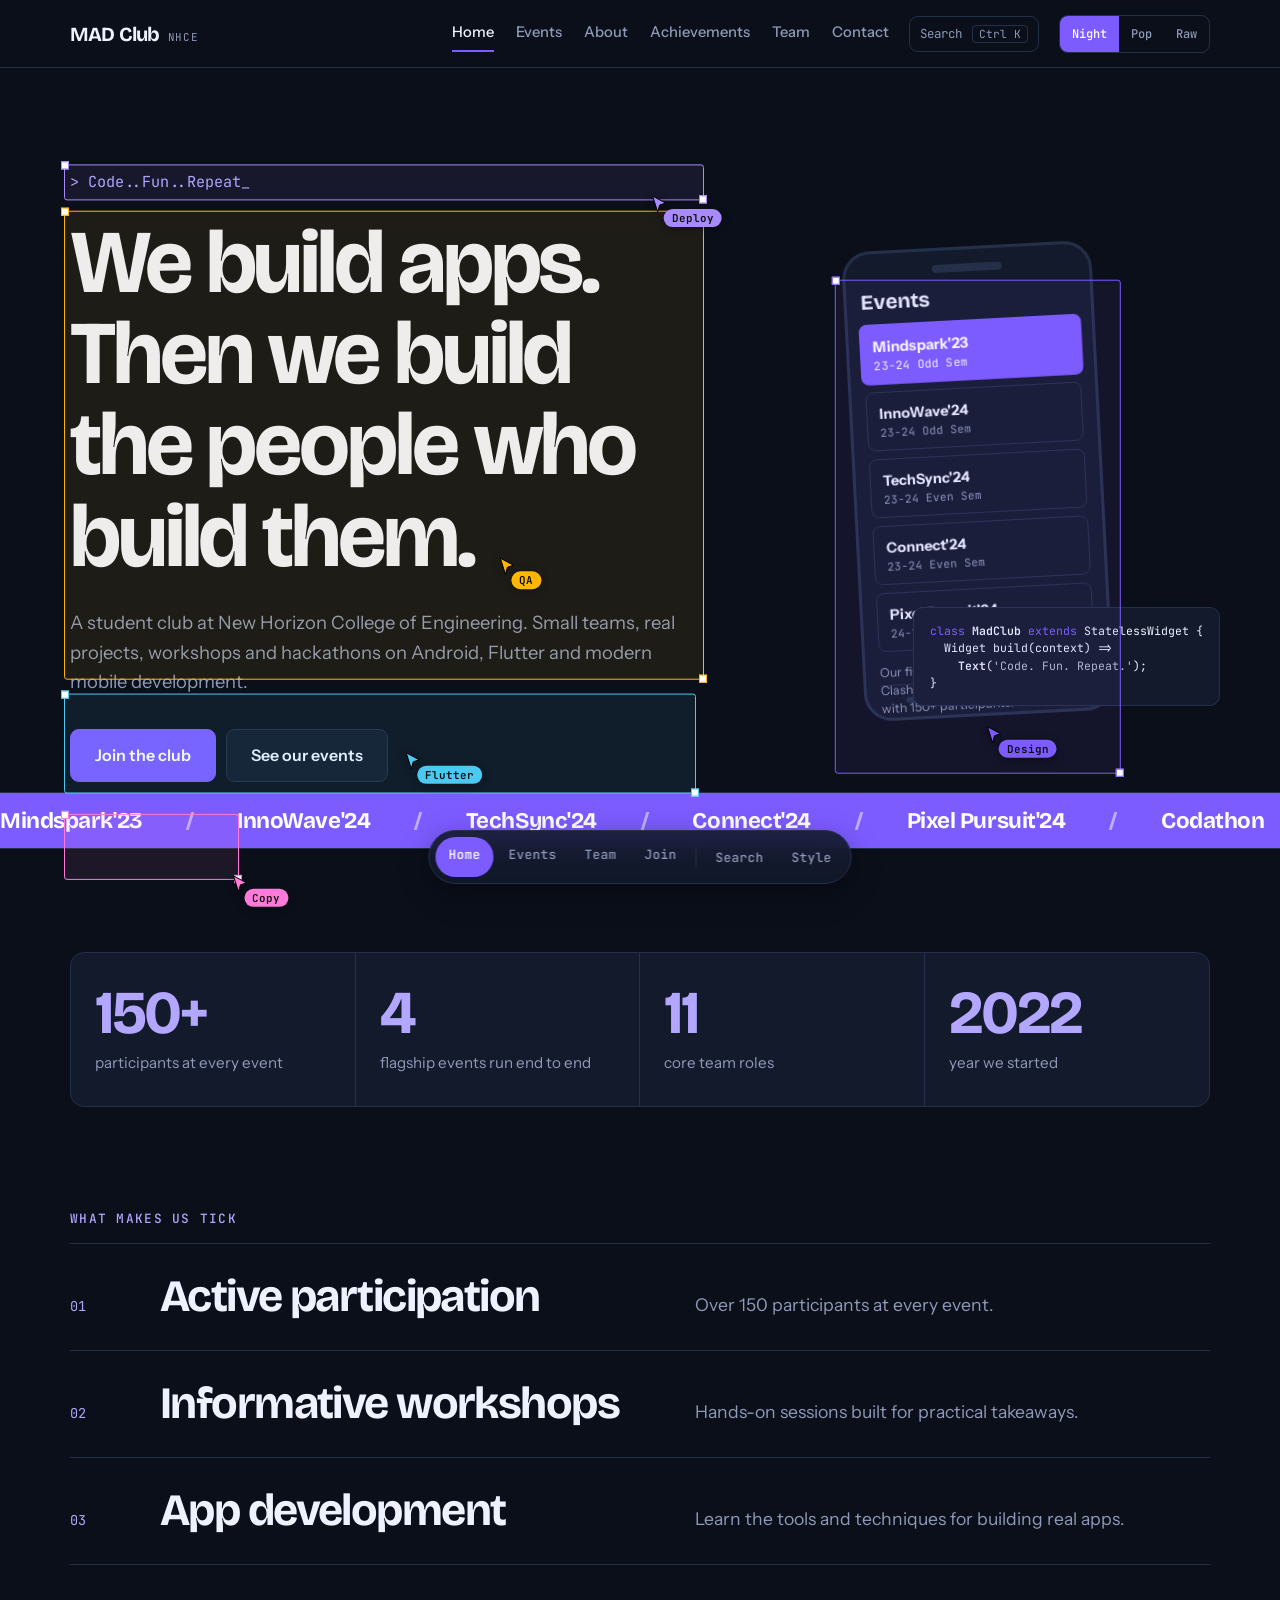
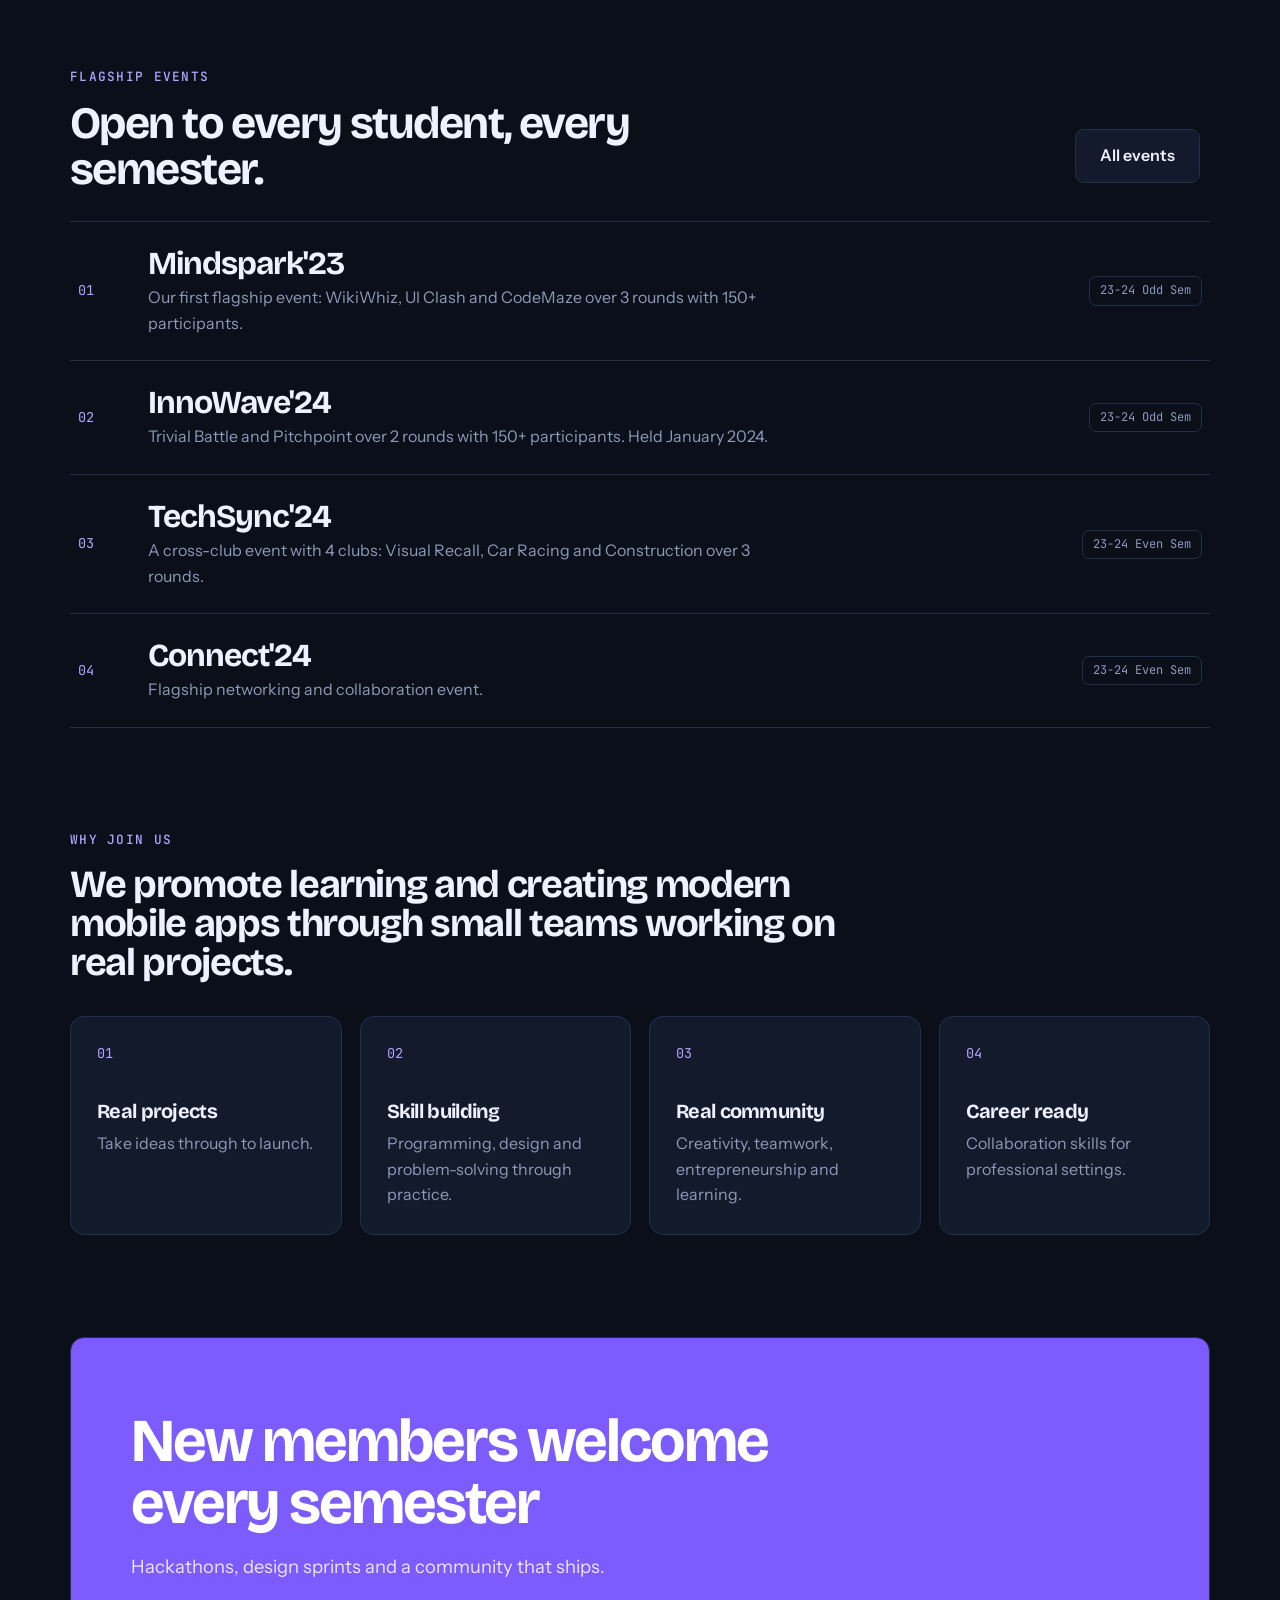
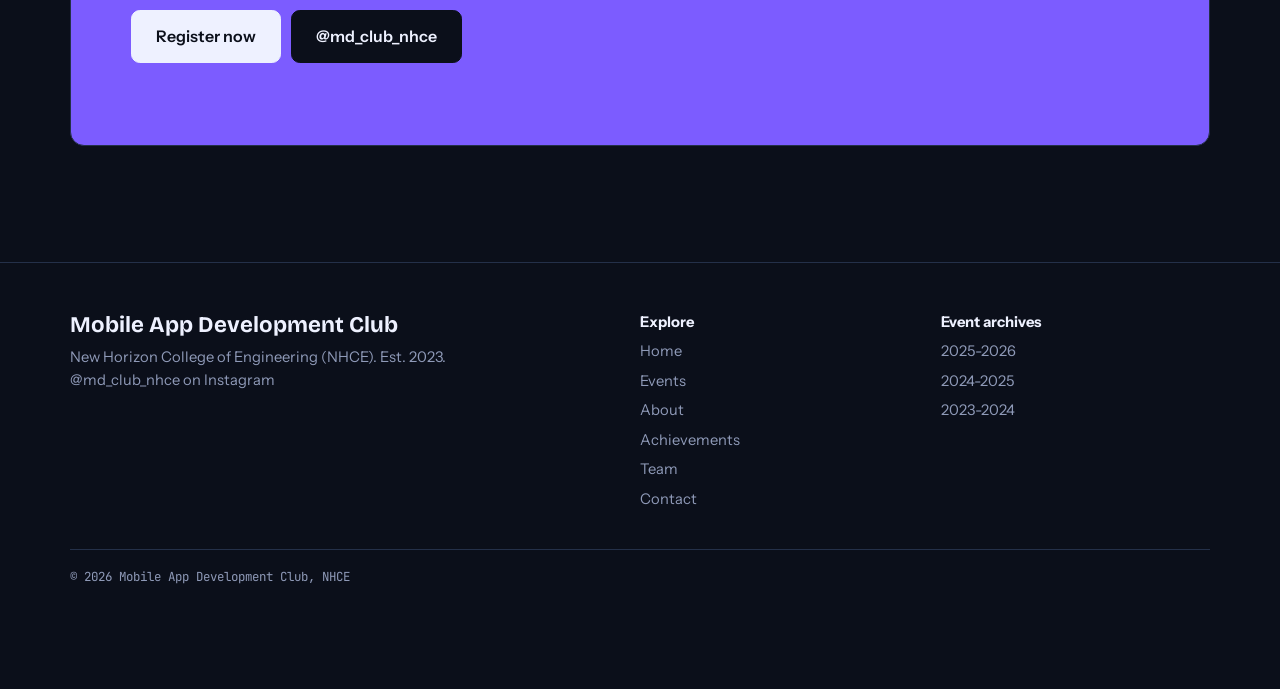
==== index.html @ 570cf9a5 "UI theme update" ====
<!doctype html>
<html lang="en"><head><meta charset="utf-8"><meta name="viewport" content="width=device-width,initial-scale=1">
<title>MAD Club | NHCE</title>
<meta name="description" content="Mobile App Development Club at New Horizon College of Engineering. Code..Fun..Repeat.">
<meta property="og:title" content="MAD Club | NHCE"><meta property="og:description" content="Mobile App Development Club at New Horizon College of Engineering. Code..Fun..Repeat."><meta property="og:type" content="website">
<link rel="icon" href="favicon.svg" type="image/svg+xml"><meta name="theme-color" content="#0b0f1a"><meta name="color-scheme" content="dark light"><meta name="twitter:card" content="summary"><link rel="manifest" href="manifest.webmanifest">
<link rel="preconnect" href="https://fonts.googleapis.com"><link rel="preconnect" href="https://fonts.gstatic.com" crossorigin>
<link href="https://fonts.googleapis.com/css2?family=Archivo+Black&family=Bricolage+Grotesque:opsz,wght@12..96,400;12..96,700;12..96,800&family=Instrument+Sans:wght@400;500;600&family=JetBrains+Mono:wght@400;500&family=Space+Mono:wght@400;700&display=swap" rel="stylesheet">
<link rel="stylesheet" href="assets/style.css">
<script>try{document.documentElement.dataset.skin=localStorage.getItem("skin")||"night"}catch(e){}</script>
</head><body data-page="home">
<main id="main"><noscript><div class="wrap page-head"><h1>MAD Club</h1><p class="lead">This site needs JavaScript to show its content.</p></div></noscript></main>
<script src="assets/site.js"></script>
</body></html>
---- assets/style.css ----
/* MAD Club: one structure, three skins (night, pop, raw) switched by html[data-skin]. */
:root,:root[data-skin=night]{
  --display:"Bricolage Grotesque",system-ui,sans-serif;--body:"Instrument Sans",system-ui,sans-serif;--mono:"JetBrains Mono",ui-monospace,Consolas,monospace;
  --bg:#0b0f1a;--surface:#131a2b;--fg:#eef1ff;--muted:#8f9ab8;--line:#243049;--accent:#7c5cff;--accent-text:#b3a6ff;--on-accent:#ffffff;
  --radius:14px;--bw:1px;--shadow:none;--hover-shadow:none;--caps:none;--h-weight:700;--h-track:-.035em;
}
:root[data-skin=pop]{
  --display:"Bricolage Grotesque",system-ui,sans-serif;--body:"Instrument Sans",system-ui,sans-serif;--mono:"JetBrains Mono",ui-monospace,Consolas,monospace;
  --bg:#e9e4ff;--surface:#ffffff;--fg:#1a1240;--muted:#54497f;--line:#1a1240;--accent:#ff4f8b;--accent-text:#c01257;--on-accent:#ffffff;
  --radius:22px;--bw:2.5px;--shadow:5px 5px 0 var(--fg);--hover-shadow:8px 8px 0 var(--fg);--caps:none;--h-weight:800;--h-track:-.035em;
}
:root[data-skin=raw]{
  --display:"Archivo Black",Impact,sans-serif;--body:"Space Mono",ui-monospace,Consolas,monospace;--mono:"Space Mono",ui-monospace,Consolas,monospace;
  --bg:#ffffff;--surface:#ffffff;--fg:#000000;--muted:#3d3d3d;--line:#000000;--accent:#e6005c;--accent-text:#e6005c;--on-accent:#ffffff;
  --radius:0px;--bw:2px;--shadow:none;--hover-shadow:none;--caps:uppercase;--h-weight:400;--h-track:-.02em;
}
*{box-sizing:border-box;margin:0}
html{scroll-behavior:smooth}
body{font-family:var(--body);background:var(--bg);color:var(--fg);line-height:1.6;-webkit-font-smoothing:antialiased;overflow-x:hidden;transition:background .3s,color .3s}
a{color:inherit;text-decoration:none}
img{max-width:100%;display:block}
.wrap{max-width:1180px;margin:0 auto;padding:0 20px}
section.wrap{padding-top:clamp(48px,8vw,104px);padding-bottom:0}
h1,h2,h3{font-family:var(--display);font-weight:var(--h-weight);letter-spacing:var(--h-track);line-height:1.02;text-transform:var(--caps)}
h1{font-size:clamp(2.4rem,7vw,5.8rem)}
h2{font-size:clamp(1.6rem,3.6vw,2.8rem)}
h3{font-size:1.25rem;line-height:1.2}
.eyebrow,.tagline,.idx,.tag,.chip{font-family:var(--mono)}
.eyebrow{color:var(--accent-text);font-size:.8rem;letter-spacing:.1em;text-transform:uppercase;margin-bottom:14px;font-weight:500}
.lead{color:var(--muted);font-size:1.15rem;max-width:620px;margin-top:18px}
.idx{color:var(--accent-text);font-size:.85rem}
.progress{position:fixed;top:0;left:0;right:0;height:3px;background:var(--accent);transform:scaleX(0);transform-origin:0 50%;z-index:100}
.skip{position:absolute;left:-999px;top:8px;background:var(--accent);color:var(--on-accent);padding:8px 14px;z-index:101}
.skip:focus{left:8px}

/* header */
header.nav{position:sticky;top:0;z-index:50;height:68px;background:var(--bg);border-bottom:var(--bw) solid var(--line)}
.nav .wrap{display:flex;align-items:center;gap:20px;height:100%}
.brand{font:var(--h-weight) 1.25rem var(--display);letter-spacing:-.04em;text-transform:var(--caps);margin-right:auto}
.brand small{font:400 .68rem var(--mono);color:var(--muted);margin-left:8px;letter-spacing:.08em}
.links{display:flex;gap:22px}
.links a{font-size:.92rem;font-weight:500;color:var(--muted);padding:6px 0;border-bottom:2px solid transparent}
.links a:hover{color:var(--fg)}
.links a[aria-current=page]{color:var(--fg);border-bottom-color:var(--accent)}
.skins{display:flex;border:var(--bw) solid var(--line);border-radius:calc(var(--radius)/1.6);overflow:hidden}
.skins button,.burger{font:500 .75rem var(--mono);background:none;color:var(--muted);border:0;padding:8px 12px;cursor:pointer;min-height:36px}
.skins button[aria-pressed=true]{background:var(--accent);color:var(--on-accent)}
.burger{display:none;border:var(--bw) solid var(--line);border-radius:calc(var(--radius)/1.6);color:var(--fg)}
@media(max-width:900px){
  .burger{display:block}
  .links{display:none;position:absolute;top:68px;left:0;right:0;flex-direction:column;gap:0;background:var(--bg);padding:8px 20px 16px;border-bottom:var(--bw) solid var(--line)}
  .links.open{display:flex}
  .links a{padding:14px 0;border-bottom:1px solid var(--line)}
}
@media(max-width:560px){.brand small{display:none}.skins button{padding:8px 9px}}

/* hero */
.hero{display:grid;grid-template-columns:1.15fr .85fr;gap:48px;align-items:center;padding-top:clamp(40px,7vw,96px);padding-bottom:clamp(40px,6vw,80px)}
.tagline{color:var(--accent-text);margin-bottom:22px;font-size:.95rem}
.hero .lead{margin-top:26px}
.hero p:last-child{margin-top:32px}
.split .w{display:inline-block}
.js .split .w{opacity:0;transform:translateY(.45em);animation:rise .7s cubic-bezier(.2,.8,.2,1) forwards;animation-delay:calc(var(--i)*55ms + 100ms)}
@keyframes rise{to{opacity:1;transform:none}}
.btn{display:inline-block;padding:13px 24px;border:var(--bw) solid var(--line);border-radius:calc(var(--radius)/1.6);font-weight:600;margin:0 10px 10px 0;background:var(--surface);color:var(--fg);cursor:pointer;font-family:var(--body);font-size:1rem;box-shadow:var(--shadow);transform:translate(var(--tx,0px),var(--ty,0px));transition:transform .2s,box-shadow .15s,border-color .15s,background .15s}
.btn:hover{transform:translate(calc(var(--tx,0px) - 2px),calc(var(--ty,0px) - 2px));box-shadow:var(--hover-shadow);border-color:var(--accent)}
.btn.primary{background:var(--accent);color:var(--on-accent);border-color:var(--accent)}
:root[data-skin=pop] .btn.primary{border-color:var(--fg)}
:root[data-skin=pop] .btn:hover{border-color:var(--fg)}
:root[data-skin=night] .btn:hover,:root[data-skin=raw] .btn:hover{transform:translate(var(--tx,0px),var(--ty,0px))}
:root[data-skin=raw] .btn:hover{background:var(--fg);color:var(--bg)}
:root[data-skin=raw] .btn.primary:hover{background:var(--fg);border-color:var(--fg)}

/* phone mockup */
.stage{position:relative;display:grid;place-items:center;min-height:460px}
.phone{width:250px;height:470px;border:calc(var(--bw)*3) solid var(--line);border-radius:calc(var(--radius)*2);background:var(--surface);padding:14px;position:relative;box-shadow:var(--shadow);transform:perspective(900px) rotateY(calc(var(--px,0)*14deg)) rotateX(calc(var(--py,0)*-10deg)) rotate(-3deg);transition:transform .2s;animation:float 6s ease-in-out infinite}
:root[data-skin=raw] .phone{border-radius:0;transform:none}
@keyframes float{50%{translate:0 -10px}}
@media(prefers-reduced-motion:reduce){.phone{animation:none}}
.notch{width:70px;height:8px;margin:0 auto 14px;background:var(--line);border-radius:8px}
.s-title{font:var(--h-weight) 1.3rem var(--display);margin-bottom:10px;text-transform:var(--caps)}
.s-list{list-style:none;padding:0;display:grid;gap:8px}
.s-list li{cursor:pointer;border:1px solid var(--line);border-radius:calc(var(--radius)/1.8);padding:10px 12px;display:grid;transition:background .3s,color .3s,transform .3s}
.s-list b{font-size:.9rem}.s-list span{font:400 .7rem var(--mono);color:var(--muted)}
.s-list li.on{background:var(--accent);color:var(--on-accent);border-color:var(--accent);transform:scale(1.03)}
.s-list li.on span{color:var(--on-accent)}
:root[data-skin=pop] .s-list li.on{border-color:var(--fg)}
.s-bar{position:absolute;left:14px;right:14px;bottom:14px;display:flex;justify-content:space-around;border-top:1px solid var(--line);padding-top:12px}
.s-bar i{width:22px;height:6px;background:var(--line);border-radius:6px}
.code{position:absolute;right:-10px;bottom:10px;font:400 .72rem/1.5 var(--mono);background:var(--fg);color:var(--bg);padding:14px 16px;border-radius:calc(var(--radius)/1.4);box-shadow:var(--shadow);white-space:pre;max-width:92%;overflow:hidden}
.code .c1{color:var(--accent)}.code .c2{font-weight:600}.code .c4{opacity:.75}
:root[data-skin=night] .code{background:var(--surface);color:var(--fg);border:1px solid var(--line)}
:root[data-skin=raw] .code{background:#000;color:#fff}
@media(max-width:900px){.hero{grid-template-columns:1fr}.stage{min-height:420px}.code{right:0}}

/* marquee */
.marquee{border-block:var(--bw) solid var(--line);overflow:hidden;background:var(--accent);color:var(--on-accent);padding:14px 0}
.track{display:flex;gap:44px;width:max-content;animation:slide 40s linear infinite;font:var(--h-weight) 1.4rem var(--display);text-transform:var(--caps);letter-spacing:-.02em}
.track span::after{content:"/";margin-left:44px;opacity:.5}
@keyframes slide{to{transform:translateX(-50%)}}
@media(prefers-reduced-motion:reduce){.track{animation:none}}

/* stats */
.stats{display:grid;grid-template-columns:repeat(auto-fit,minmax(200px,1fr));border:var(--bw) solid var(--line);border-radius:var(--radius);background:var(--surface);overflow:hidden;box-shadow:var(--shadow)}
.stat{padding:30px 24px;border-right:var(--bw) solid var(--line);transform:perspective(800px) rotateX(var(--rx,0deg)) rotateY(var(--ry,0deg));transition:transform .25s}
.stat:last-child{border-right:0}
.stat b{display:block;font:var(--h-weight) clamp(2.4rem,5vw,3.8rem)/1 var(--display);letter-spacing:-.04em;color:var(--accent-text)}
.stat span{color:var(--muted);font-size:.95rem;display:block;margin-top:8px}
@media(max-width:700px){.stat{border-right:0;border-bottom:var(--bw) solid var(--line)}.stat:last-child{border-bottom:0}}

/* big statements, rows, cards */
.big-list{display:grid;gap:0;margin-top:8px}
.big{display:grid;grid-template-columns:70px 1fr 1fr;gap:20px;align-items:baseline;padding:30px 0;border-top:var(--bw) solid var(--line)}
.big:last-child{border-bottom:var(--bw) solid var(--line)}
.big p{color:var(--muted);font-size:1.1rem}
@media(max-width:700px){.big{grid-template-columns:44px 1fr}.big p{grid-column:2}}
.sec-head{display:flex;justify-content:space-between;align-items:end;gap:20px;flex-wrap:wrap;margin-bottom:28px}
.sec-head h2{max-width:640px}
.sem{margin:56px 0 18px;font-size:1rem;font-family:var(--mono);font-weight:500;text-transform:uppercase;letter-spacing:.08em;color:var(--muted);display:flex;gap:16px;align-items:center}
.sem::after{content:"";flex:1;height:var(--bw);background:var(--line)}
.rows{border-top:var(--bw) solid var(--line)}
.row{display:grid;grid-template-columns:50px 1fr auto;gap:20px;align-items:center;padding:24px 8px;border-bottom:var(--bw) solid var(--line);position:relative;transition:background .2s,padding .2s}
a.row:hover{background:var(--surface);padding-left:20px}
a.row:hover .row-main b{color:var(--accent-text)}
:root[data-skin=raw] a.row:hover{background:#000;color:#fff}
:root[data-skin=raw] a.row:hover .row-main b,:root[data-skin=raw] a.row:hover .idx{color:#fff}
:root[data-skin=raw] a.row:hover .row-main span{color:#ddd}
.row-main{display:grid;gap:4px}
.row-main b{font:var(--h-weight) clamp(1.3rem,2.6vw,2rem)/1.1 var(--display);letter-spacing:-.03em;text-transform:var(--caps);transition:color .2s}
.row-main span{color:var(--muted);max-width:640px}
.tag{font-size:.75rem;padding:4px 10px;border:var(--bw) solid var(--line);border-radius:calc(var(--radius)/2);color:var(--muted);white-space:nowrap}
@media(max-width:700px){.row{grid-template-columns:36px 1fr}.row .tag{grid-column:2;justify-self:start}}
.grid{display:grid;gap:18px;grid-template-columns:repeat(auto-fit,minmax(250px,1fr))}
.card{background:var(--surface);border:var(--bw) solid var(--line);border-radius:var(--radius);padding:26px;box-shadow:var(--shadow);transform:perspective(800px) rotateX(var(--rx,0deg)) rotateY(var(--ry,0deg));transition:transform .25s,box-shadow .2s,border-color .2s}
.card:hover{transform:perspective(800px) rotateX(var(--rx,0deg)) rotateY(var(--ry,0deg)) translate(-3px,-3px);box-shadow:var(--hover-shadow);border-color:var(--accent)}
:root[data-skin=pop] .card:hover,:root[data-skin=raw] .card:hover{border-color:var(--line)}
:root[data-skin=night] .card:hover,:root[data-skin=raw] .card:hover{transform:perspective(800px) rotateX(var(--rx,0deg)) rotateY(var(--ry,0deg))}
:root[data-skin=raw] .card:hover{background:var(--fg);color:var(--bg)}
:root[data-skin=raw] .card:hover p,:root[data-skin=raw] .card:hover small,:root[data-skin=raw] .card:hover .idx{color:var(--bg)}
.card .idx{display:block;margin-bottom:34px}
.card h3{margin-bottom:8px}
.card p,.card small{color:var(--muted)}
.why-h{max-width:820px;margin-bottom:34px;font-size:clamp(1.5rem,3.2vw,2.4rem)}
.person .avatar{width:56px;height:56px;border-radius:calc(var(--radius)/1.6);background:var(--accent);color:var(--on-accent);display:grid;place-items:center;font:var(--h-weight) 1.15rem var(--display);margin-bottom:20px}
:root[data-skin=pop] .person .avatar{border:var(--bw) solid var(--fg)}
.person b{display:block;font-size:1.05rem}
.person small{font-family:var(--mono);font-size:.78rem}
.cta{border:var(--bw) solid var(--line);border-radius:var(--radius);padding:clamp(32px,6vw,72px) clamp(22px,5vw,60px);background:var(--accent);color:var(--on-accent);box-shadow:var(--shadow)}
.cta .lead{color:inherit;opacity:.85;margin-bottom:28px}
.cta h2{max-width:720px;font-size:clamp(2rem,5vw,3.8rem)}
.cta .btn{background:var(--bg);color:var(--fg);border-color:var(--bg)}
.cta .btn.primary{background:var(--fg);color:var(--bg);border-color:var(--fg)}
:root[data-skin=raw] .cta .btn:hover{background:#000;color:#fff}

/* inner pages */
.page-head{padding-top:clamp(48px,8vw,104px);padding-bottom:8px}
.chips{display:flex;gap:10px;flex-wrap:wrap;margin-top:28px}
.chip{padding:8px 16px;border:var(--bw) solid var(--line);border-radius:99px;font-size:.82rem;color:var(--muted)}
:root[data-skin=raw] .chip{border-radius:0}
.chip:hover{color:var(--fg)}
.chip[aria-current]{background:var(--accent);color:var(--on-accent);border-color:var(--accent)}
:root[data-skin=pop] .chip[aria-current]{border-color:var(--fg)}
.gallery{display:grid;gap:12px;grid-template-columns:repeat(auto-fill,minmax(240px,1fr));margin-top:40px}
.shot{aspect-ratio:4/3;border:var(--bw) solid var(--line);border-radius:var(--radius);overflow:hidden;padding:0;cursor:zoom-in;background:var(--surface)}
.shot img{width:100%;height:100%;object-fit:cover;transition:transform .4s}
.shot:hover img{transform:scale(1.05)}
dialog{border:var(--bw) solid var(--line);border-radius:var(--radius);padding:12px;background:var(--bg);color:var(--fg);max-width:min(92vw,1000px)}
dialog::backdrop{background:rgba(0,0,0,.8)}
dialog img{max-height:78vh;margin:0 auto 10px}
.empty{margin-top:40px;padding:48px 24px;border:var(--bw) dashed var(--line);border-radius:var(--radius);color:var(--muted);text-align:center}
.empty a{color:var(--accent-text);text-decoration:underline}
.back{margin:48px 0 0}
.form{display:grid;gap:16px;max-width:520px}
.form label{display:grid;gap:6px;font-weight:500;font-size:.92rem}
.form input,.form textarea{padding:12px 14px;border:var(--bw) solid var(--line);border-radius:calc(var(--radius)/1.6);background:var(--surface);color:var(--fg);font:inherit}

/* footer */
footer{margin-top:clamp(64px,9vw,120px);border-top:var(--bw) solid var(--line);padding:48px 0 32px;color:var(--muted);font-size:.92rem}
footer .cols{display:grid;grid-template-columns:2fr 1fr 1fr;gap:32px}
footer ul{list-style:none;padding:0}footer li{margin-bottom:6px}
footer b{color:var(--fg)}
.foot-brand{font:var(--h-weight) 1.4rem var(--display);color:var(--fg);margin-bottom:8px;text-transform:var(--caps)}
footer a:hover{color:var(--accent-text)}
.legal{margin-top:32px;padding-top:18px;border-top:1px solid var(--line);font:400 .78rem var(--mono)}
@media(max-width:640px){footer .cols{grid-template-columns:1fr}}

:focus-visible{outline:3px solid var(--accent-text);outline-offset:3px}
.js .reveal{opacity:0;transform:translateY(18px);transition:opacity .6s,transform .6s}
.js .reveal.in{opacity:1;transform:none}
@media(prefers-reduced-motion:reduce){html{scroll-behavior:auto}.js .reveal,.js .split .w{opacity:1;transform:none;animation:none;transition:none}}

/* interactivity: command menu, search, filters, cursor */
.sr{position:absolute;width:1px;height:1px;overflow:hidden;clip:rect(0 0 0 0)}
.kbtn{font:400 .78rem var(--mono);background:none;color:var(--muted);border:var(--bw) solid var(--line);border-radius:calc(var(--radius)/1.6);padding:7px 10px;cursor:pointer;display:flex;gap:10px;align-items:center;min-height:36px}
.kbtn:hover{color:var(--fg);border-color:var(--accent)}
kbd{font:400 .7rem var(--mono);border:1px solid var(--line);border-radius:4px;padding:1px 6px;color:var(--muted)}
@media(max-width:1100px){.kbtn kbd{display:none}}
@media(max-width:900px){.kbtn{display:none}}
dialog.pal{margin:12vh auto auto;width:min(620px,92vw);padding:0;border:var(--bw) solid var(--line);border-radius:var(--radius);background:var(--bg);color:var(--fg);box-shadow:var(--shadow)}
dialog.pal::backdrop{background:rgba(0,0,0,.6)}
.pal input{width:100%;padding:18px 20px;border:0;border-bottom:var(--bw) solid var(--line);background:transparent;color:var(--fg);font:inherit;font-size:1.1rem;outline:0}
.pal ul{list-style:none;padding:8px;max-height:50vh;overflow:auto}
.pal li{display:flex;justify-content:space-between;gap:12px;padding:11px 12px;border-radius:calc(var(--radius)/2);cursor:pointer}
.pal li em{color:var(--muted);font-style:normal;font:400 .78rem var(--mono);margin-left:8px}
.pal li[aria-selected=true]{background:var(--accent);color:var(--on-accent)}
.pal li[aria-selected=true] kbd,.pal li[aria-selected=true] em{color:var(--on-accent);border-color:currentColor}
.pal .none{color:var(--muted);cursor:default}
.pal-hint{padding:10px 16px;border-top:var(--bw) solid var(--line);color:var(--muted);font-size:.8rem}
.tools{display:grid;gap:18px;margin-top:28px}
.tools .chips{margin-top:0}
.search input{width:100%;max-width:560px;padding:16px 18px;border:var(--bw) solid var(--line);border-radius:calc(var(--radius)/1.6);background:var(--surface);color:var(--fg);font:inherit;font-size:1.05rem;box-shadow:var(--shadow)}
.search input:focus{outline:3px solid var(--accent-text);outline-offset:2px}
.count{font:400 .82rem var(--mono);color:var(--muted)}
button.chip{background:none;cursor:pointer;font-family:var(--mono)}
.chip[aria-pressed=true]{background:var(--accent);color:var(--on-accent);border-color:var(--accent)}
:root[data-skin=pop] .chip[aria-pressed=true]{border-color:var(--fg)}
.card[hidden]{display:none}
.s-desc{font-size:.78rem;color:var(--muted);margin-top:12px;line-height:1.45;min-height:3.4em;cursor:pointer}
.s-desc:hover{color:var(--accent-text)}
.cursor{position:fixed;top:-14px;left:-14px;width:28px;height:28px;border:2px solid var(--accent);border-radius:50%;pointer-events:none;z-index:200;opacity:0;transition:opacity .2s,width .2s,height .2s,margin .2s,background .2s;mix-blend-mode:normal}
:root[data-skin=raw] .cursor{border-radius:0}
.cursor.on{opacity:.9}
.cursor.big{width:54px;height:54px;margin:-13px 0 0 -13px;background:color-mix(in srgb,var(--accent) 22%,transparent)}
@media(hover:none){.cursor{display:none}}
.split .w{transition:color .2s,transform .2s}
.split .w:hover{color:var(--accent-text)}

/* hero swarm: agent cursors + selection boxes */
.hero{position:relative}
.swarm{position:absolute;inset:0;pointer-events:none;z-index:2}
.agent{position:absolute;inset:0;opacity:0;transition:opacity .6s}
.agent.on{opacity:1}
.agent .box{position:absolute;left:0;top:0;width:var(--w,0);height:var(--h,0);transform:translate(var(--x,0),var(--y,0));border:1.5px solid var(--c);background:color-mix(in srgb,var(--c) 8%,transparent);border-radius:3px;transition:transform .9s cubic-bezier(.65,0,.25,1),width .9s cubic-bezier(.65,0,.25,1),height .9s cubic-bezier(.65,0,.25,1)}
.agent .box::before,.agent .box::after{content:"";position:absolute;width:6px;height:6px;background:#fff;border:1.5px solid var(--c);left:-4px;top:-4px;box-shadow:calc(var(--w,0px) + 0px) 0 0 -1px transparent}
.agent .box::after{left:auto;top:auto;right:-4px;bottom:-4px}
.agent .cur{position:absolute;left:0;top:0;transform:translate(var(--cx,0),var(--cy,0));color:var(--c);transition:transform 1.1s cubic-bezier(.45,0,.2,1);display:flex;align-items:flex-start;filter:drop-shadow(0 2px 4px rgba(0,0,0,.35))}
.agent .cur b{font:600 .68rem var(--mono);background:var(--c);color:#0a0a0a;padding:2px 8px;border-radius:99px;margin:14px 0 0 -4px;white-space:nowrap}
@media(max-width:900px){.agent .box{opacity:.7}}

/* floating dock */
.dock{position:fixed;left:50%;bottom:16px;z-index:60;display:flex;align-items:center;gap:2px;padding:6px;max-width:calc(100vw - 24px);background:color-mix(in srgb,var(--surface) 88%,transparent);backdrop-filter:blur(14px);-webkit-backdrop-filter:blur(14px);border:var(--bw) solid var(--line);border-radius:99px;box-shadow:0 10px 30px rgba(0,0,0,.35);transform:translateX(-50%);transition:transform .3s,opacity .3s}
:root[data-skin=raw] .dock{border-radius:0;box-shadow:none}
.dock.tuck{transform:translate(-50%,140%)}
.dock:focus-within{transform:translateX(-50%)}
.dock a,.dock button{font:500 .8rem var(--mono);color:var(--muted);background:none;border:0;padding:9px 13px;border-radius:99px;cursor:pointer;min-height:40px;white-space:nowrap}
:root[data-skin=raw] .dock a,:root[data-skin=raw] .dock button{border-radius:0}
.dock a:hover,.dock button:hover{color:var(--fg)}
.dock a[aria-current=page]{background:var(--accent);color:var(--on-accent)}
.dock .sep{width:1px;height:20px;background:var(--line);margin:0 4px}
@media(max-width:420px){.dock a,.dock button{padding:9px 9px;font-size:.74rem}}
footer{padding-bottom:104px}
@media(prefers-reduced-motion:reduce){.dock{transition:none}.agent{display:none}}
@media print{.dock,.swarm,.cursor,.progress{display:none}}

.draft-banner{position:sticky;top:0;z-index:60;padding:.5rem 1rem;font-size:.85rem;text-align:center;background:#ffb703;color:#111}
.draft-banner button{font:inherit;margin:0 .5rem;padding:.15rem .6rem;cursor:pointer}
.draft-banner a{color:inherit;text-decoration:underline}
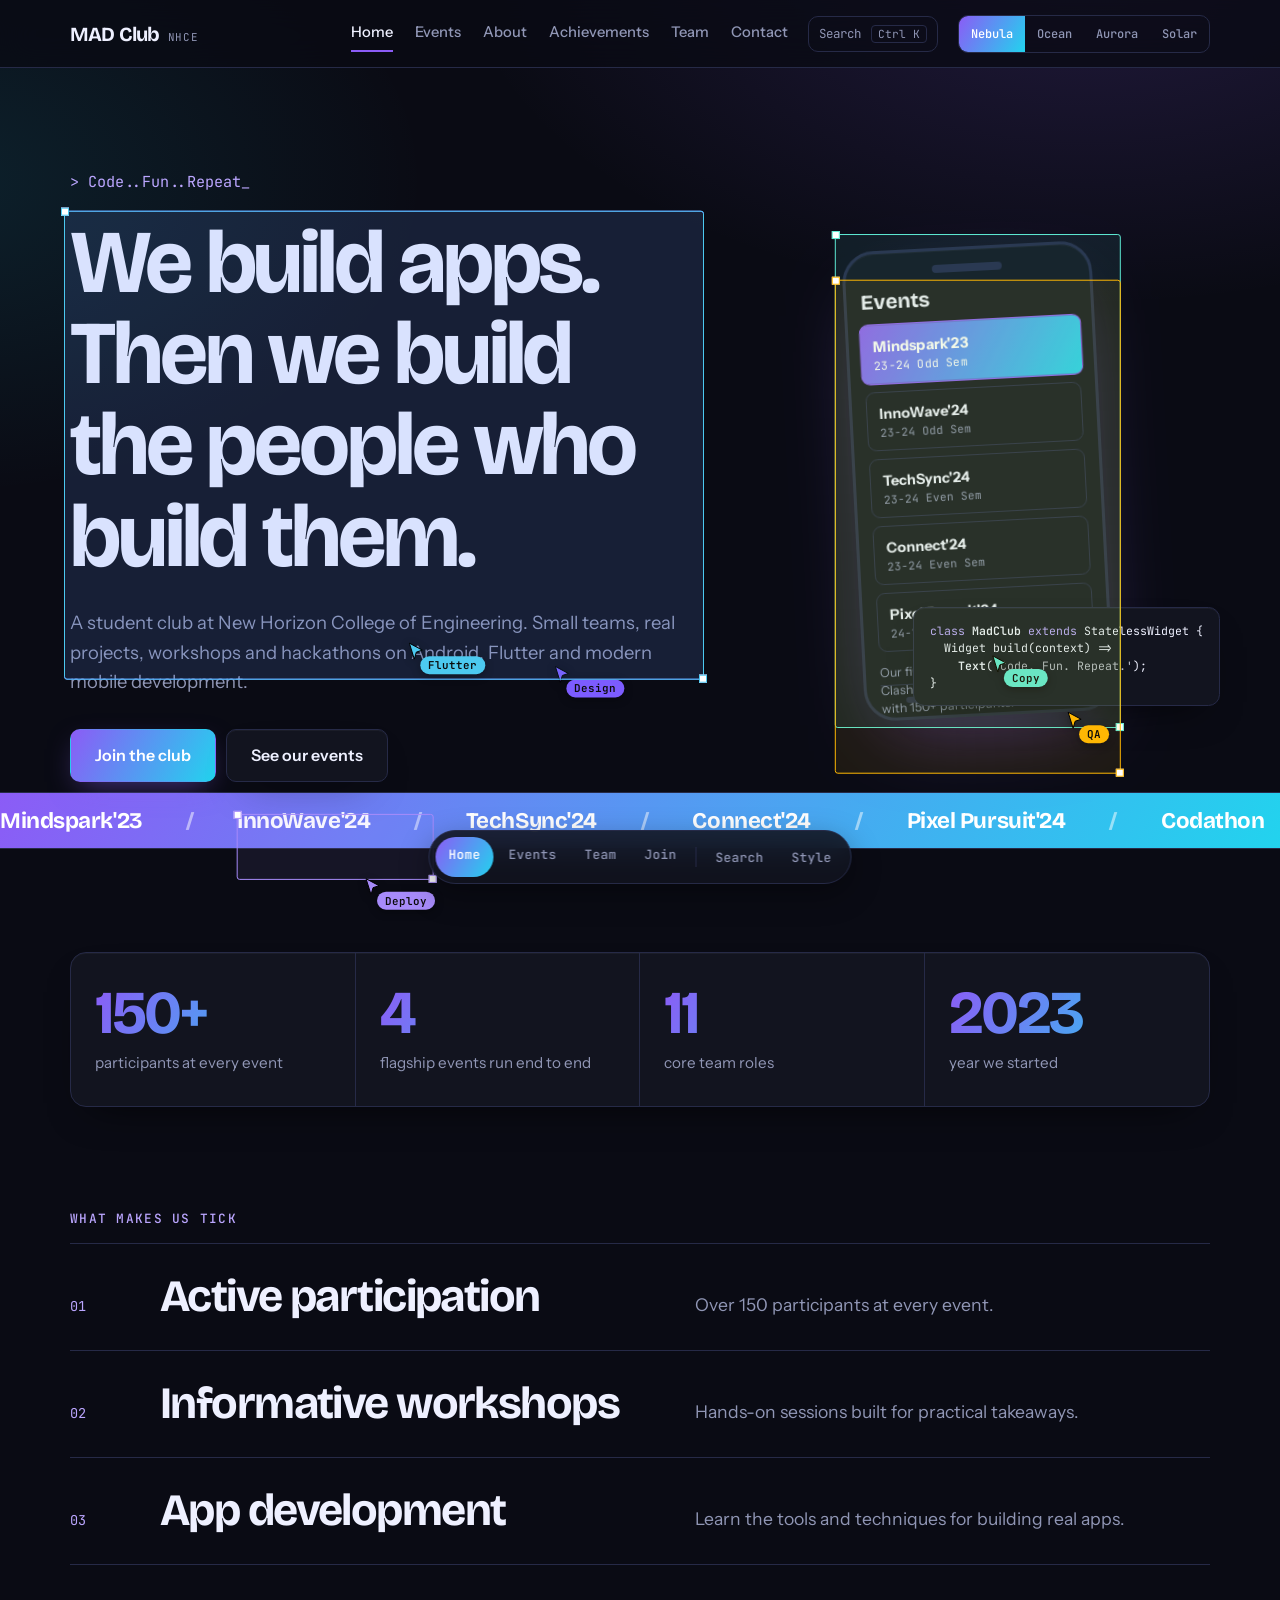
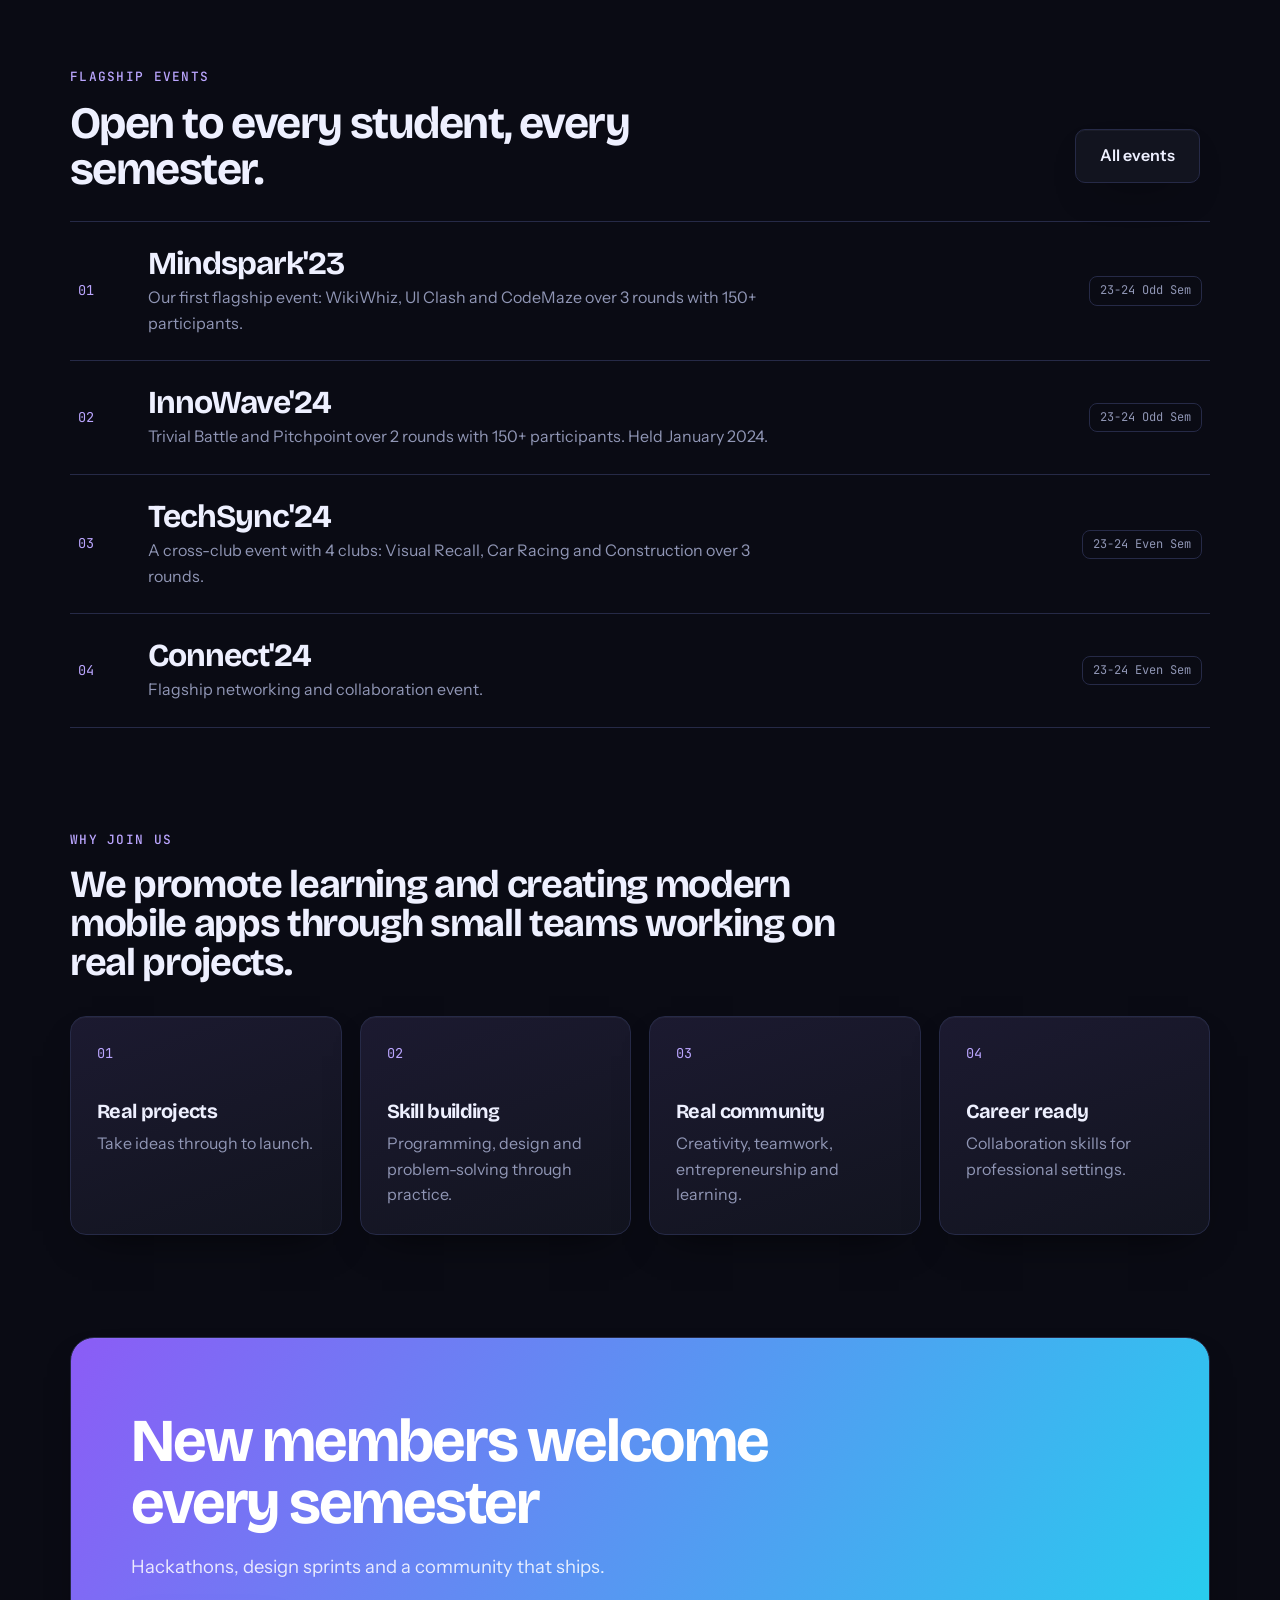
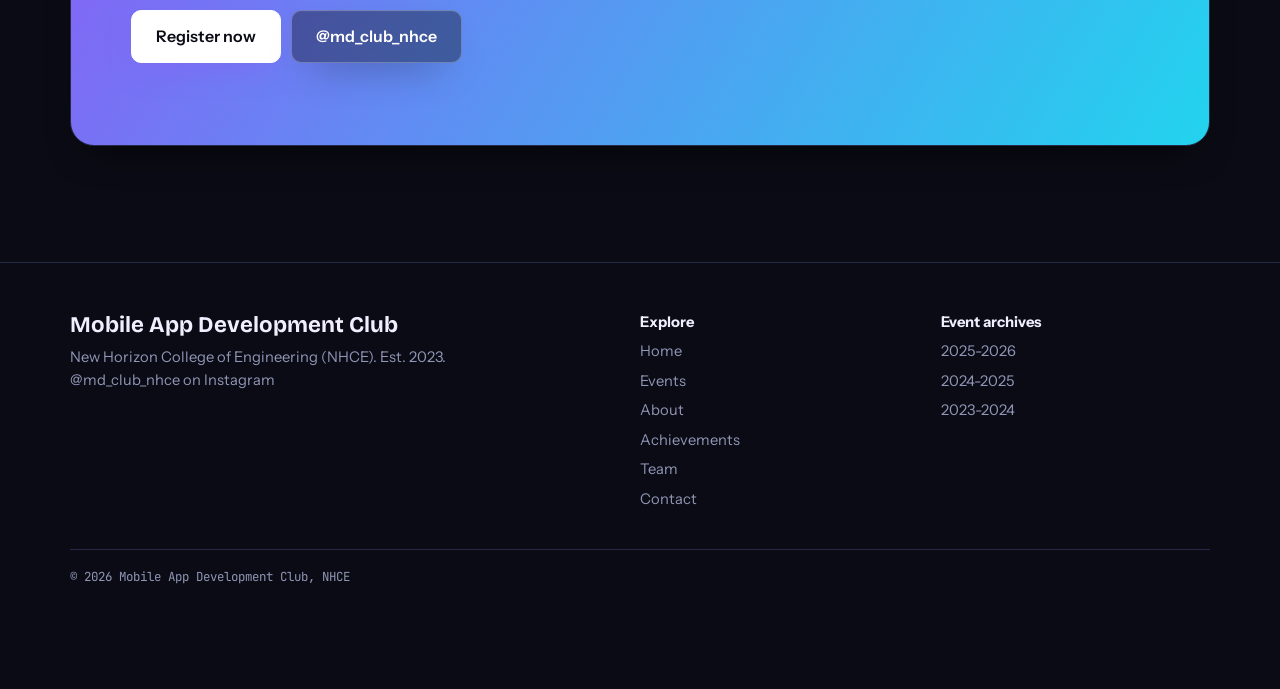
==== commit bde8a76e: "UI theme update" ====
--- a/index.html
+++ b/index.html
@@ -3,11 +3,11 @@
 <title>MAD Club | NHCE</title>
 <meta name="description" content="Mobile App Development Club at New Horizon College of Engineering. Code..Fun..Repeat.">
 <meta property="og:title" content="MAD Club | NHCE"><meta property="og:description" content="Mobile App Development Club at New Horizon College of Engineering. Code..Fun..Repeat."><meta property="og:type" content="website">
-<link rel="icon" href="favicon.svg" type="image/svg+xml"><meta name="theme-color" content="#0b0f1a"><meta name="color-scheme" content="dark light"><meta name="twitter:card" content="summary"><link rel="manifest" href="manifest.webmanifest">
+<link rel="icon" href="favicon.svg" type="image/svg+xml"><meta name="theme-color" content="#0b0f1a"><meta name="color-scheme" content="dark"><meta name="twitter:card" content="summary"><link rel="manifest" href="manifest.webmanifest">
 <link rel="preconnect" href="https://fonts.googleapis.com"><link rel="preconnect" href="https://fonts.gstatic.com" crossorigin>
-<link href="https://fonts.googleapis.com/css2?family=Archivo+Black&family=Bricolage+Grotesque:opsz,wght@12..96,400;12..96,700;12..96,800&family=Instrument+Sans:wght@400;500;600&family=JetBrains+Mono:wght@400;500&family=Space+Mono:wght@400;700&display=swap" rel="stylesheet">
+<link href="https://fonts.googleapis.com/css2?family=Bricolage+Grotesque:opsz,wght@12..96,400;12..96,700;12..96,800&family=Instrument+Sans:wght@400;500;600&family=JetBrains+Mono:wght@400;500&display=swap" rel="stylesheet">
 <link rel="stylesheet" href="assets/style.css">
-<script>try{document.documentElement.dataset.skin=localStorage.getItem("skin")||"night"}catch(e){}</script>
+<script>try{var k=localStorage.getItem("skin");document.documentElement.dataset.skin=/^(nebula|ocean|aurora|solar)$/.test(k)?k:"nebula"}catch(e){}</script>
 </head><body data-page="home">
 <main id="main"><noscript><div class="wrap page-head"><h1>MAD Club</h1><p class="lead">This site needs JavaScript to show its content.</p></div></noscript></main>
 <script src="assets/site.js"></script>
--- a/assets/style.css
+++ b/assets/style.css
@@ -1,22 +1,23 @@
-/* MAD Club: one structure, three skins (night, pop, raw) switched by html[data-skin]. */
-:root,:root[data-skin=night]{
+/* MAD Club: one structure, four dark themes (nebula, ocean, aurora, solar) switched by html[data-skin]. */
+:root{
   --display:"Bricolage Grotesque",system-ui,sans-serif;--body:"Instrument Sans",system-ui,sans-serif;--mono:"JetBrains Mono",ui-monospace,Consolas,monospace;
-  --bg:#0b0f1a;--surface:#131a2b;--fg:#eef1ff;--muted:#8f9ab8;--line:#243049;--accent:#7c5cff;--accent-text:#b3a6ff;--on-accent:#ffffff;
-  --radius:14px;--bw:1px;--shadow:none;--hover-shadow:none;--caps:none;--h-weight:700;--h-track:-.035em;
+  --radius:16px;--bw:1px;--caps:none;--h-weight:700;--h-track:-.035em;
+  --shadow:0 1px 0 rgba(255,255,255,.04) inset,0 18px 40px -22px rgba(0,0,0,.8);--hover-shadow:0 0 0 1px var(--accent),0 20px 50px -20px var(--glow);
+  --bg:#0a0b14;--surface:#12141f;--fg:#eef0ff;--muted:#9096b5;--line:#232640;
+  --accent:#8b5cf6;--accent2:#22d3ee;--accent-text:#b9a2ff;--on-accent:#ffffff;--glow:rgba(139,92,246,.55);
+  --grad:linear-gradient(120deg,var(--accent),var(--accent2));
 }
-:root[data-skin=pop]{
-  --display:"Bricolage Grotesque",system-ui,sans-serif;--body:"Instrument Sans",system-ui,sans-serif;--mono:"JetBrains Mono",ui-monospace,Consolas,monospace;
-  --bg:#e9e4ff;--surface:#ffffff;--fg:#1a1240;--muted:#54497f;--line:#1a1240;--accent:#ff4f8b;--accent-text:#c01257;--on-accent:#ffffff;
-  --radius:22px;--bw:2.5px;--shadow:5px 5px 0 var(--fg);--hover-shadow:8px 8px 0 var(--fg);--caps:none;--h-weight:800;--h-track:-.035em;
-}
-:root[data-skin=raw]{
-  --display:"Archivo Black",Impact,sans-serif;--body:"Space Mono",ui-monospace,Consolas,monospace;--mono:"Space Mono",ui-monospace,Consolas,monospace;
-  --bg:#ffffff;--surface:#ffffff;--fg:#000000;--muted:#3d3d3d;--line:#000000;--accent:#e6005c;--accent-text:#e6005c;--on-accent:#ffffff;
-  --radius:0px;--bw:2px;--shadow:none;--hover-shadow:none;--caps:uppercase;--h-weight:400;--h-track:-.02em;
-}
+/* Nebula: violet into cyan */
+:root[data-skin=nebula]{--bg:#0a0b14;--surface:#12141f;--line:#262a47;--accent:#8b5cf6;--accent2:#22d3ee;--accent-text:#bba6ff;--glow:rgba(139,92,246,.55)}
+/* Ocean: deep blue into teal */
+:root[data-skin=ocean]{--bg:#060d18;--surface:#0d1829;--line:#1c3150;--accent:#3b82f6;--accent2:#2dd4bf;--accent-text:#7cb4ff;--glow:rgba(59,130,246,.55)}
+/* Aurora: emerald into lime-yellow */
+:root[data-skin=aurora]{--bg:#06110e;--surface:#0c1d18;--line:#1b3a30;--accent:#10b981;--accent2:#a3e635;--accent-text:#6ee7b7;--on-accent:#04140d;--glow:rgba(16,185,129,.5)}
+/* Solar: amber into violet */
+:root[data-skin=solar]{--bg:#120d06;--surface:#1c150b;--line:#3a2c15;--accent:#f59e0b;--accent2:#c084fc;--accent-text:#fbbf24;--on-accent:#1a1002;--glow:rgba(245,158,11,.5)}
 *{box-sizing:border-box;margin:0}
 html{scroll-behavior:smooth}
-body{font-family:var(--body);background:var(--bg);color:var(--fg);line-height:1.6;-webkit-font-smoothing:antialiased;overflow-x:hidden;transition:background .3s,color .3s}
+body{font-family:var(--body);background:radial-gradient(900px 500px at 85% -5%,color-mix(in srgb,var(--accent) 18%,transparent),transparent 70%),radial-gradient(700px 450px at -5% 20%,color-mix(in srgb,var(--accent2) 11%,transparent),transparent 70%),var(--bg);background-attachment:fixed;color:var(--fg);line-height:1.6;-webkit-font-smoothing:antialiased;overflow-x:hidden;transition:background .3s,color .3s}
 a{color:inherit;text-decoration:none}
 img{max-width:100%;display:block}
 .wrap{max-width:1180px;margin:0 auto;padding:0 20px}
@@ -29,12 +30,12 @@
 .eyebrow{color:var(--accent-text);font-size:.8rem;letter-spacing:.1em;text-transform:uppercase;margin-bottom:14px;font-weight:500}
 .lead{color:var(--muted);font-size:1.15rem;max-width:620px;margin-top:18px}
 .idx{color:var(--accent-text);font-size:.85rem}
-.progress{position:fixed;top:0;left:0;right:0;height:3px;background:var(--accent);transform:scaleX(0);transform-origin:0 50%;z-index:100}
+.progress{position:fixed;top:0;left:0;right:0;height:3px;background:var(--grad);transform:scaleX(0);transform-origin:0 50%;z-index:100}
 .skip{position:absolute;left:-999px;top:8px;background:var(--accent);color:var(--on-accent);padding:8px 14px;z-index:101}
 .skip:focus{left:8px}
 
 /* header */
-header.nav{position:sticky;top:0;z-index:50;height:68px;background:var(--bg);border-bottom:var(--bw) solid var(--line)}
+header.nav{position:sticky;top:0;z-index:50;height:68px;background:color-mix(in srgb,var(--bg) 78%,transparent);backdrop-filter:blur(16px);-webkit-backdrop-filter:blur(16px);border-bottom:var(--bw) solid var(--line)}
 .nav .wrap{display:flex;align-items:center;gap:20px;height:100%}
 .brand{font:var(--h-weight) 1.25rem var(--display);letter-spacing:-.04em;text-transform:var(--caps);margin-right:auto}
 .brand small{font:400 .68rem var(--mono);color:var(--muted);margin-left:8px;letter-spacing:.08em}
@@ -44,7 +45,7 @@
 .links a[aria-current=page]{color:var(--fg);border-bottom-color:var(--accent)}
 .skins{display:flex;border:var(--bw) solid var(--line);border-radius:calc(var(--radius)/1.6);overflow:hidden}
 .skins button,.burger{font:500 .75rem var(--mono);background:none;color:var(--muted);border:0;padding:8px 12px;cursor:pointer;min-height:36px}
-.skins button[aria-pressed=true]{background:var(--accent);color:var(--on-accent)}
+.skins button[aria-pressed=true]{background:var(--grad);color:var(--on-accent)}
 .burger{display:none;border:var(--bw) solid var(--line);border-radius:calc(var(--radius)/1.6);color:var(--fg)}
 @media(max-width:900px){
   .burger{display:block}
@@ -64,17 +65,11 @@
 @keyframes rise{to{opacity:1;transform:none}}
 .btn{display:inline-block;padding:13px 24px;border:var(--bw) solid var(--line);border-radius:calc(var(--radius)/1.6);font-weight:600;margin:0 10px 10px 0;background:var(--surface);color:var(--fg);cursor:pointer;font-family:var(--body);font-size:1rem;box-shadow:var(--shadow);transform:translate(var(--tx,0px),var(--ty,0px));transition:transform .2s,box-shadow .15s,border-color .15s,background .15s}
 .btn:hover{transform:translate(calc(var(--tx,0px) - 2px),calc(var(--ty,0px) - 2px));box-shadow:var(--hover-shadow);border-color:var(--accent)}
-.btn.primary{background:var(--accent);color:var(--on-accent);border-color:var(--accent)}
-:root[data-skin=pop] .btn.primary{border-color:var(--fg)}
-:root[data-skin=pop] .btn:hover{border-color:var(--fg)}
-:root[data-skin=night] .btn:hover,:root[data-skin=raw] .btn:hover{transform:translate(var(--tx,0px),var(--ty,0px))}
-:root[data-skin=raw] .btn:hover{background:var(--fg);color:var(--bg)}
-:root[data-skin=raw] .btn.primary:hover{background:var(--fg);border-color:var(--fg)}
+.btn.primary{background:var(--grad);color:var(--on-accent);border-color:transparent;box-shadow:0 10px 30px -10px var(--glow)}
 
 /* phone mockup */
 .stage{position:relative;display:grid;place-items:center;min-height:460px}
-.phone{width:250px;height:470px;border:calc(var(--bw)*3) solid var(--line);border-radius:calc(var(--radius)*2);background:var(--surface);padding:14px;position:relative;box-shadow:var(--shadow);transform:perspective(900px) rotateY(calc(var(--px,0)*14deg)) rotateX(calc(var(--py,0)*-10deg)) rotate(-3deg);transition:transform .2s;animation:float 6s ease-in-out infinite}
-:root[data-skin=raw] .phone{border-radius:0;transform:none}
+.phone{width:250px;height:470px;border:calc(var(--bw)*3) solid var(--line);border-radius:calc(var(--radius)*2);background:var(--surface);padding:14px;position:relative;box-shadow:var(--shadow);transform:perspective(900px) rotateY(calc(var(--px,0)*14deg)) rotateX(calc(var(--py,0)*-10deg)) rotate(-3deg);transition:transform .2s;animation:float 6s ease-in-out infinite;box-shadow:0 30px 80px -30px var(--glow),var(--shadow)}
 @keyframes float{50%{translate:0 -10px}}
 @media(prefers-reduced-motion:reduce){.phone{animation:none}}
 .notch{width:70px;height:8px;margin:0 auto 14px;background:var(--line);border-radius:8px}
@@ -82,19 +77,16 @@
 .s-list{list-style:none;padding:0;display:grid;gap:8px}
 .s-list li{cursor:pointer;border:1px solid var(--line);border-radius:calc(var(--radius)/1.8);padding:10px 12px;display:grid;transition:background .3s,color .3s,transform .3s}
 .s-list b{font-size:.9rem}.s-list span{font:400 .7rem var(--mono);color:var(--muted)}
-.s-list li.on{background:var(--accent);color:var(--on-accent);border-color:var(--accent);transform:scale(1.03)}
+.s-list li.on{background:var(--grad);color:var(--on-accent);border-color:var(--accent);transform:scale(1.03)}
 .s-list li.on span{color:var(--on-accent)}
-:root[data-skin=pop] .s-list li.on{border-color:var(--fg)}
 .s-bar{position:absolute;left:14px;right:14px;bottom:14px;display:flex;justify-content:space-around;border-top:1px solid var(--line);padding-top:12px}
 .s-bar i{width:22px;height:6px;background:var(--line);border-radius:6px}
-.code{position:absolute;right:-10px;bottom:10px;font:400 .72rem/1.5 var(--mono);background:var(--fg);color:var(--bg);padding:14px 16px;border-radius:calc(var(--radius)/1.4);box-shadow:var(--shadow);white-space:pre;max-width:92%;overflow:hidden}
-.code .c1{color:var(--accent)}.code .c2{font-weight:600}.code .c4{opacity:.75}
-:root[data-skin=night] .code{background:var(--surface);color:var(--fg);border:1px solid var(--line)}
-:root[data-skin=raw] .code{background:#000;color:#fff}
+.code{position:absolute;right:-10px;bottom:10px;font:400 .72rem/1.5 var(--mono);background:var(--surface);color:var(--fg);border:1px solid var(--line);padding:14px 16px;border-radius:calc(var(--radius)/1.4);box-shadow:var(--shadow);white-space:pre;max-width:92%;overflow:hidden}
+.code .c1{color:var(--accent-text)}.code .c2{font-weight:600}.code .c4{opacity:.75}
 @media(max-width:900px){.hero{grid-template-columns:1fr}.stage{min-height:420px}.code{right:0}}
 
 /* marquee */
-.marquee{border-block:var(--bw) solid var(--line);overflow:hidden;background:var(--accent);color:var(--on-accent);padding:14px 0}
+.marquee{border-block:var(--bw) solid var(--line);overflow:hidden;background:var(--grad);color:var(--on-accent);padding:14px 0}
 .track{display:flex;gap:44px;width:max-content;animation:slide 40s linear infinite;font:var(--h-weight) 1.4rem var(--display);text-transform:var(--caps);letter-spacing:-.02em}
 .track span::after{content:"/";margin-left:44px;opacity:.5}
 @keyframes slide{to{transform:translateX(-50%)}}
@@ -104,7 +96,7 @@
 .stats{display:grid;grid-template-columns:repeat(auto-fit,minmax(200px,1fr));border:var(--bw) solid var(--line);border-radius:var(--radius);background:var(--surface);overflow:hidden;box-shadow:var(--shadow)}
 .stat{padding:30px 24px;border-right:var(--bw) solid var(--line);transform:perspective(800px) rotateX(var(--rx,0deg)) rotateY(var(--ry,0deg));transition:transform .25s}
 .stat:last-child{border-right:0}
-.stat b{display:block;font:var(--h-weight) clamp(2.4rem,5vw,3.8rem)/1 var(--display);letter-spacing:-.04em;color:var(--accent-text)}
+.stat b{background:var(--grad);-webkit-background-clip:text;background-clip:text;-webkit-text-fill-color:transparent;display:block;font:var(--h-weight) clamp(2.4rem,5vw,3.8rem)/1 var(--display);letter-spacing:-.04em;color:var(--accent-text)}
 .stat span{color:var(--muted);font-size:.95rem;display:block;margin-top:8px}
 @media(max-width:700px){.stat{border-right:0;border-bottom:var(--bw) solid var(--line)}.stat:last-child{border-bottom:0}}
 
@@ -122,44 +114,33 @@
 .row{display:grid;grid-template-columns:50px 1fr auto;gap:20px;align-items:center;padding:24px 8px;border-bottom:var(--bw) solid var(--line);position:relative;transition:background .2s,padding .2s}
 a.row:hover{background:var(--surface);padding-left:20px}
 a.row:hover .row-main b{color:var(--accent-text)}
-:root[data-skin=raw] a.row:hover{background:#000;color:#fff}
-:root[data-skin=raw] a.row:hover .row-main b,:root[data-skin=raw] a.row:hover .idx{color:#fff}
-:root[data-skin=raw] a.row:hover .row-main span{color:#ddd}
 .row-main{display:grid;gap:4px}
 .row-main b{font:var(--h-weight) clamp(1.3rem,2.6vw,2rem)/1.1 var(--display);letter-spacing:-.03em;text-transform:var(--caps);transition:color .2s}
 .row-main span{color:var(--muted);max-width:640px}
 .tag{font-size:.75rem;padding:4px 10px;border:var(--bw) solid var(--line);border-radius:calc(var(--radius)/2);color:var(--muted);white-space:nowrap}
 @media(max-width:700px){.row{grid-template-columns:36px 1fr}.row .tag{grid-column:2;justify-self:start}}
 .grid{display:grid;gap:18px;grid-template-columns:repeat(auto-fit,minmax(250px,1fr))}
-.card{background:var(--surface);border:var(--bw) solid var(--line);border-radius:var(--radius);padding:26px;box-shadow:var(--shadow);transform:perspective(800px) rotateX(var(--rx,0deg)) rotateY(var(--ry,0deg));transition:transform .25s,box-shadow .2s,border-color .2s}
+.card{background:linear-gradient(160deg,color-mix(in srgb,var(--surface) 92%,var(--accent)),var(--surface));border:var(--bw) solid var(--line);border-radius:var(--radius);padding:26px;box-shadow:var(--shadow);transform:perspective(800px) rotateX(var(--rx,0deg)) rotateY(var(--ry,0deg));transition:transform .25s,box-shadow .2s,border-color .2s}
 .card:hover{transform:perspective(800px) rotateX(var(--rx,0deg)) rotateY(var(--ry,0deg)) translate(-3px,-3px);box-shadow:var(--hover-shadow);border-color:var(--accent)}
-:root[data-skin=pop] .card:hover,:root[data-skin=raw] .card:hover{border-color:var(--line)}
-:root[data-skin=night] .card:hover,:root[data-skin=raw] .card:hover{transform:perspective(800px) rotateX(var(--rx,0deg)) rotateY(var(--ry,0deg))}
-:root[data-skin=raw] .card:hover{background:var(--fg);color:var(--bg)}
-:root[data-skin=raw] .card:hover p,:root[data-skin=raw] .card:hover small,:root[data-skin=raw] .card:hover .idx{color:var(--bg)}
 .card .idx{display:block;margin-bottom:34px}
 .card h3{margin-bottom:8px}
 .card p,.card small{color:var(--muted)}
 .why-h{max-width:820px;margin-bottom:34px;font-size:clamp(1.5rem,3.2vw,2.4rem)}
-.person .avatar{width:56px;height:56px;border-radius:calc(var(--radius)/1.6);background:var(--accent);color:var(--on-accent);display:grid;place-items:center;font:var(--h-weight) 1.15rem var(--display);margin-bottom:20px}
-:root[data-skin=pop] .person .avatar{border:var(--bw) solid var(--fg)}
+.person .avatar{width:56px;height:56px;border-radius:calc(var(--radius)/1.6);background:var(--grad);color:var(--on-accent);display:grid;place-items:center;font:var(--h-weight) 1.15rem var(--display);margin-bottom:20px}
 .person b{display:block;font-size:1.05rem}
 .person small{font-family:var(--mono);font-size:.78rem}
-.cta{border:var(--bw) solid var(--line);border-radius:var(--radius);padding:clamp(32px,6vw,72px) clamp(22px,5vw,60px);background:var(--accent);color:var(--on-accent);box-shadow:var(--shadow)}
+.cta{border:var(--bw) solid var(--line);border-radius:calc(var(--radius)*1.5);padding:clamp(32px,6vw,72px) clamp(22px,5vw,60px);background:var(--grad);color:var(--on-accent);box-shadow:var(--shadow)}
 .cta .lead{color:inherit;opacity:.85;margin-bottom:28px}
 .cta h2{max-width:720px;font-size:clamp(2rem,5vw,3.8rem)}
-.cta .btn{background:var(--bg);color:var(--fg);border-color:var(--bg)}
-.cta .btn.primary{background:var(--fg);color:var(--bg);border-color:var(--fg)}
-:root[data-skin=raw] .cta .btn:hover{background:#000;color:#fff}
+.cta .btn{background:rgba(0,0,0,.35);color:#fff;border-color:rgba(255,255,255,.25);backdrop-filter:blur(8px)}
+.cta .btn.primary{background:#fff;color:#0a0b14;border-color:#fff}
 
 /* inner pages */
 .page-head{padding-top:clamp(48px,8vw,104px);padding-bottom:8px}
 .chips{display:flex;gap:10px;flex-wrap:wrap;margin-top:28px}
 .chip{padding:8px 16px;border:var(--bw) solid var(--line);border-radius:99px;font-size:.82rem;color:var(--muted)}
-:root[data-skin=raw] .chip{border-radius:0}
 .chip:hover{color:var(--fg)}
-.chip[aria-current]{background:var(--accent);color:var(--on-accent);border-color:var(--accent)}
-:root[data-skin=pop] .chip[aria-current]{border-color:var(--fg)}
+.chip[aria-current]{background:var(--grad);color:var(--on-accent);border-color:var(--accent)}
 .gallery{display:grid;gap:12px;grid-template-columns:repeat(auto-fill,minmax(240px,1fr));margin-top:40px}
 .shot{aspect-ratio:4/3;border:var(--bw) solid var(--line);border-radius:var(--radius);overflow:hidden;padding:0;cursor:zoom-in;background:var(--surface)}
 .shot img{width:100%;height:100%;object-fit:cover;transition:transform .4s}
@@ -202,7 +183,7 @@
 .pal ul{list-style:none;padding:8px;max-height:50vh;overflow:auto}
 .pal li{display:flex;justify-content:space-between;gap:12px;padding:11px 12px;border-radius:calc(var(--radius)/2);cursor:pointer}
 .pal li em{color:var(--muted);font-style:normal;font:400 .78rem var(--mono);margin-left:8px}
-.pal li[aria-selected=true]{background:var(--accent);color:var(--on-accent)}
+.pal li[aria-selected=true]{background:var(--grad);color:var(--on-accent)}
 .pal li[aria-selected=true] kbd,.pal li[aria-selected=true] em{color:var(--on-accent);border-color:currentColor}
 .pal .none{color:var(--muted);cursor:default}
 .pal-hint{padding:10px 16px;border-top:var(--bw) solid var(--line);color:var(--muted);font-size:.8rem}
@@ -212,13 +193,11 @@
 .search input:focus{outline:3px solid var(--accent-text);outline-offset:2px}
 .count{font:400 .82rem var(--mono);color:var(--muted)}
 button.chip{background:none;cursor:pointer;font-family:var(--mono)}
-.chip[aria-pressed=true]{background:var(--accent);color:var(--on-accent);border-color:var(--accent)}
-:root[data-skin=pop] .chip[aria-pressed=true]{border-color:var(--fg)}
+.chip[aria-pressed=true]{background:var(--grad);color:var(--on-accent);border-color:var(--accent)}
 .card[hidden]{display:none}
 .s-desc{font-size:.78rem;color:var(--muted);margin-top:12px;line-height:1.45;min-height:3.4em;cursor:pointer}
 .s-desc:hover{color:var(--accent-text)}
 .cursor{position:fixed;top:-14px;left:-14px;width:28px;height:28px;border:2px solid var(--accent);border-radius:50%;pointer-events:none;z-index:200;opacity:0;transition:opacity .2s,width .2s,height .2s,margin .2s,background .2s;mix-blend-mode:normal}
-:root[data-skin=raw] .cursor{border-radius:0}
 .cursor.on{opacity:.9}
 .cursor.big{width:54px;height:54px;margin:-13px 0 0 -13px;background:color-mix(in srgb,var(--accent) 22%,transparent)}
 @media(hover:none){.cursor{display:none}}
@@ -239,13 +218,11 @@
 
 /* floating dock */
 .dock{position:fixed;left:50%;bottom:16px;z-index:60;display:flex;align-items:center;gap:2px;padding:6px;max-width:calc(100vw - 24px);background:color-mix(in srgb,var(--surface) 88%,transparent);backdrop-filter:blur(14px);-webkit-backdrop-filter:blur(14px);border:var(--bw) solid var(--line);border-radius:99px;box-shadow:0 10px 30px rgba(0,0,0,.35);transform:translateX(-50%);transition:transform .3s,opacity .3s}
-:root[data-skin=raw] .dock{border-radius:0;box-shadow:none}
 .dock.tuck{transform:translate(-50%,140%)}
 .dock:focus-within{transform:translateX(-50%)}
 .dock a,.dock button{font:500 .8rem var(--mono);color:var(--muted);background:none;border:0;padding:9px 13px;border-radius:99px;cursor:pointer;min-height:40px;white-space:nowrap}
-:root[data-skin=raw] .dock a,:root[data-skin=raw] .dock button{border-radius:0}
 .dock a:hover,.dock button:hover{color:var(--fg)}
-.dock a[aria-current=page]{background:var(--accent);color:var(--on-accent)}
+.dock a[aria-current=page]{background:var(--grad);color:var(--on-accent)}
 .dock .sep{width:1px;height:20px;background:var(--line);margin:0 4px}
 @media(max-width:420px){.dock a,.dock button{padding:9px 9px;font-size:.74rem}}
 footer{padding-bottom:104px}
@@ -255,3 +232,5 @@
 .draft-banner{position:sticky;top:0;z-index:60;padding:.5rem 1rem;font-size:.85rem;text-align:center;background:#ffb703;color:#111}
 .draft-banner button{font:inherit;margin:0 .5rem;padding:.15rem .6rem;cursor:pointer}
 .draft-banner a{color:inherit;text-decoration:underline}
+.form-err{color:inherit;border-left:3px solid currentColor;padding:.5rem .75rem;margin-top:1rem}
+.shot[hidden]{display:none}
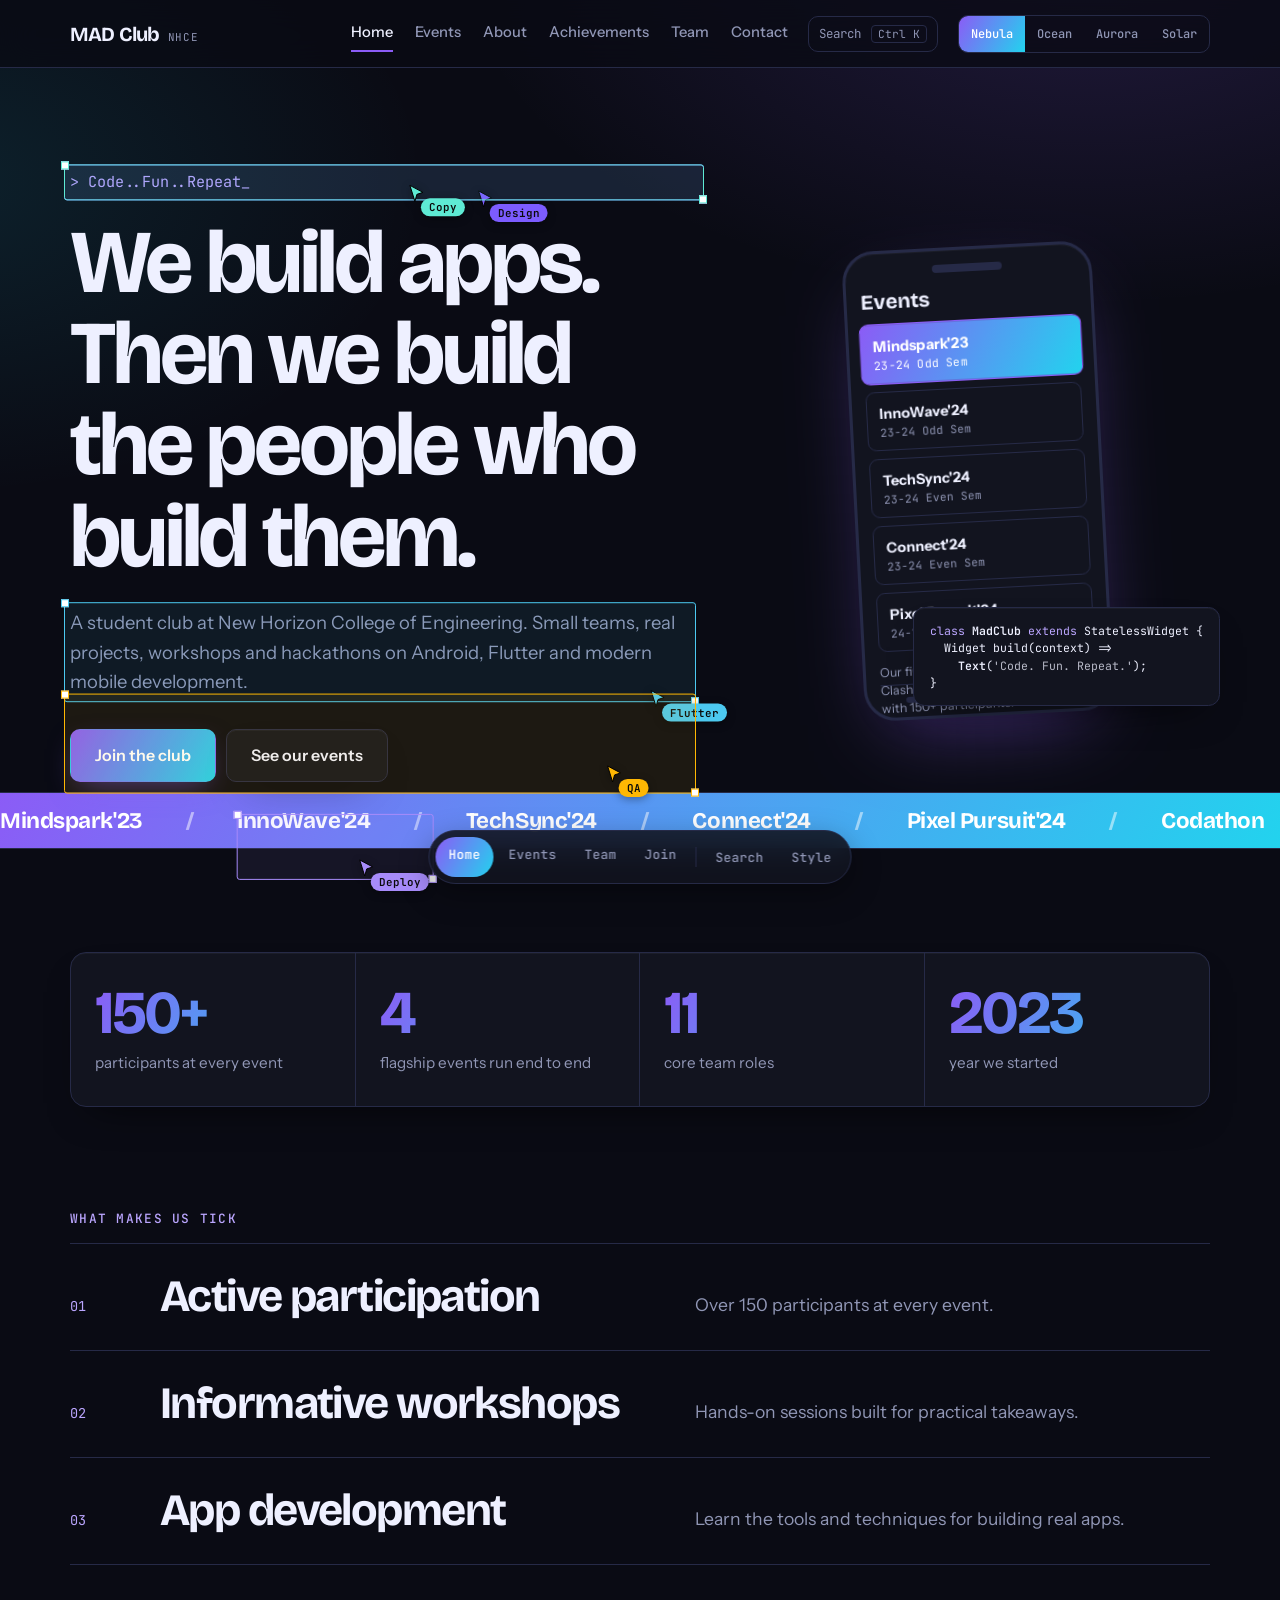
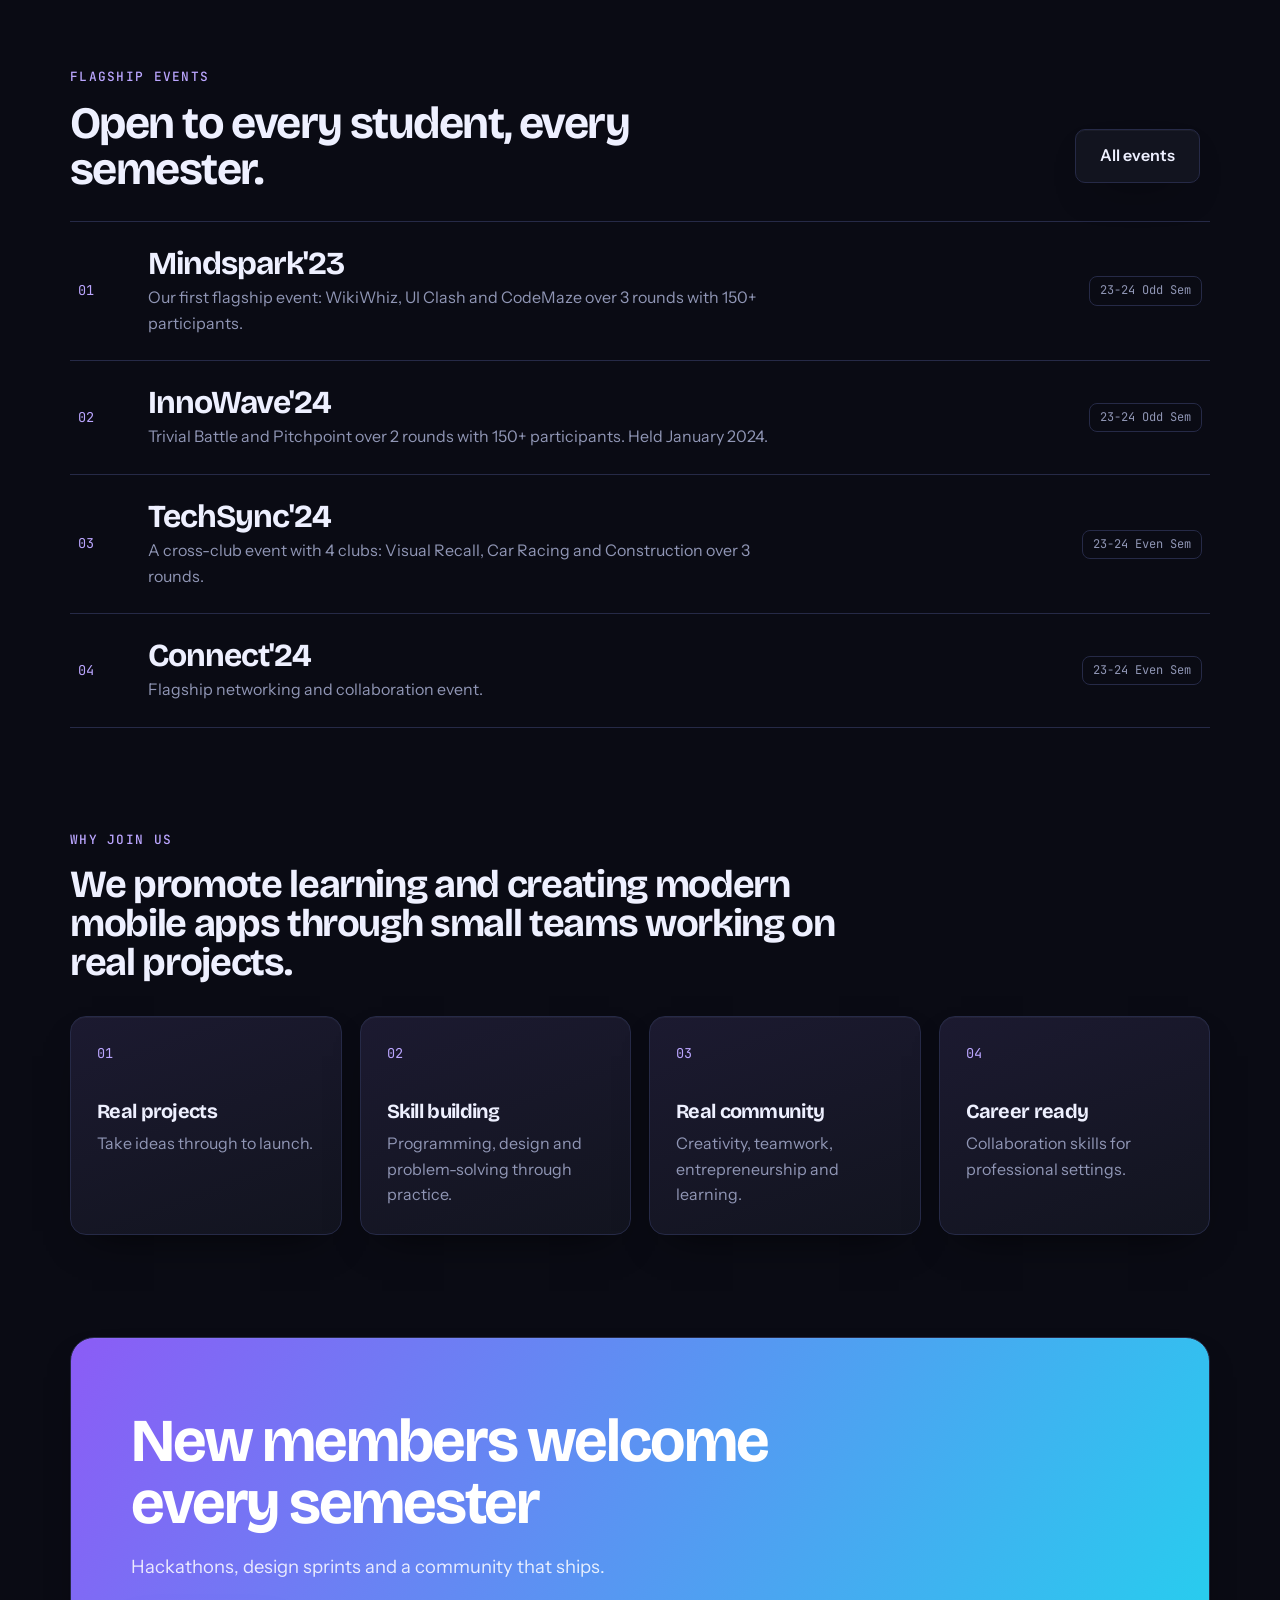
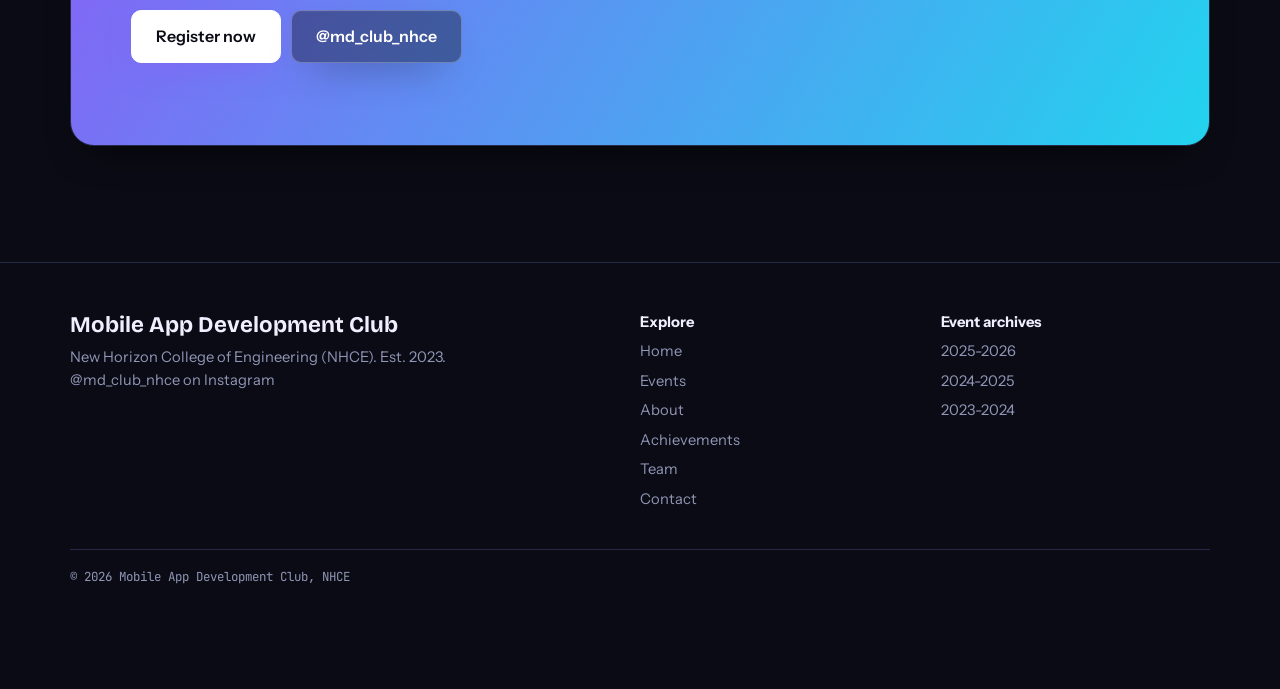
==== commit 9b19499e: "Add canonical/og:url, sitemap, 44px touch targets Co-Authored-By: Claude Sonnet 5.5 <noreply@anthrop" ====
--- a/index.html
+++ b/index.html
@@ -2,7 +2,7 @@
 <html lang="en"><head><meta charset="utf-8"><meta name="viewport" content="width=device-width,initial-scale=1">
 <title>MAD Club | NHCE</title>
 <meta name="description" content="Mobile App Development Club at New Horizon College of Engineering. Code..Fun..Repeat.">
-<meta property="og:title" content="MAD Club | NHCE"><meta property="og:description" content="Mobile App Development Club at New Horizon College of Engineering. Code..Fun..Repeat."><meta property="og:type" content="website">
+<meta property="og:title" content="MAD Club | NHCE"><meta property="og:description" content="Mobile App Development Club at New Horizon College of Engineering. Code..Fun..Repeat."><link rel="canonical" href="https://123sanjaypadmaraj.github.io/MD-Club-Website-Personal/"><meta property="og:url" content="https://123sanjaypadmaraj.github.io/MD-Club-Website-Personal/"><meta property="og:type" content="website">
 <link rel="icon" href="favicon.svg" type="image/svg+xml"><meta name="theme-color" content="#0b0f1a"><meta name="color-scheme" content="dark"><meta name="twitter:card" content="summary"><link rel="manifest" href="manifest.webmanifest">
 <link rel="preconnect" href="https://fonts.googleapis.com"><link rel="preconnect" href="https://fonts.gstatic.com" crossorigin>
 <link href="https://fonts.googleapis.com/css2?family=Bricolage+Grotesque:opsz,wght@12..96,400;12..96,700;12..96,800&family=Instrument+Sans:wght@400;500;600&family=JetBrains+Mono:wght@400;500&display=swap" rel="stylesheet">
--- a/assets/style.css
+++ b/assets/style.css
@@ -234,3 +234,4 @@
 .draft-banner a{color:inherit;text-decoration:underline}
 .form-err{color:inherit;border-left:3px solid currentColor;padding:.5rem .75rem;margin-top:1rem}
 .shot[hidden]{display:none}
+@media (pointer:coarse),(max-width:640px){.skins button,.burger,.kbtn{min-height:44px;min-width:44px}}
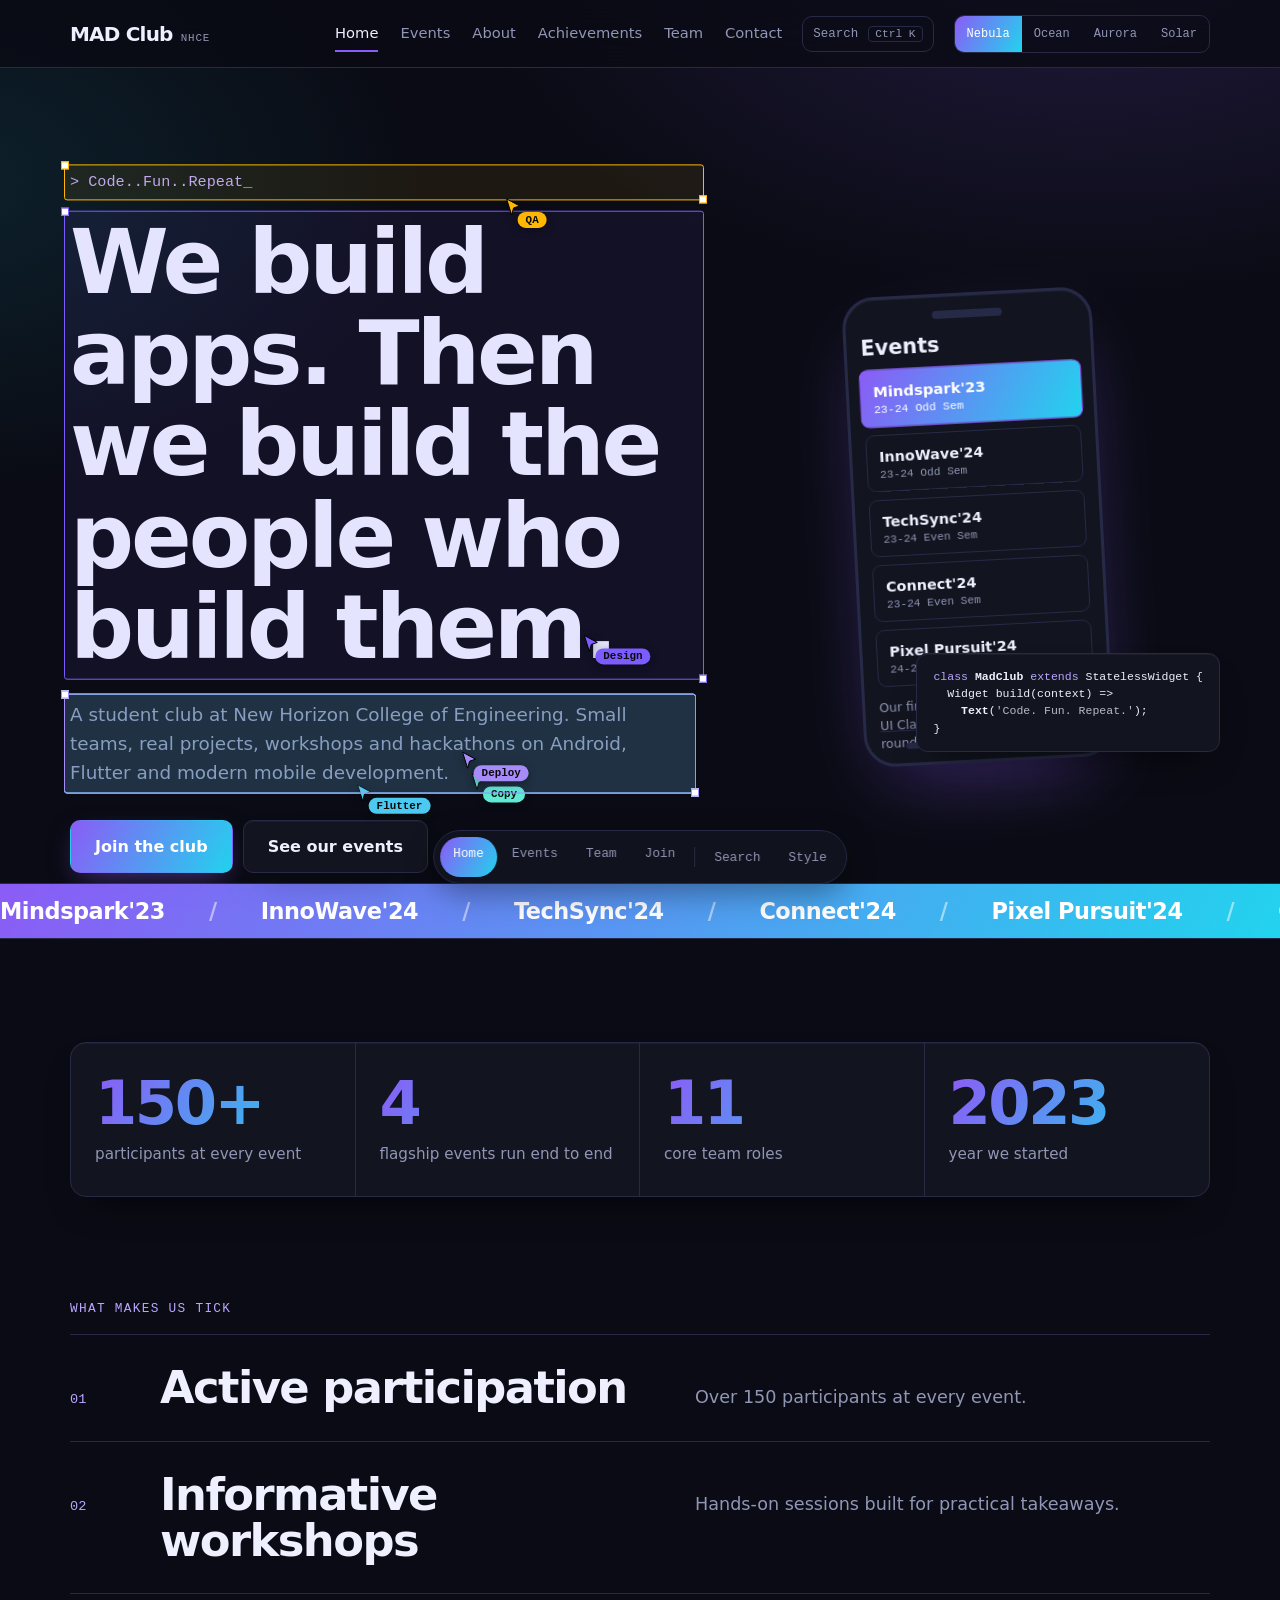
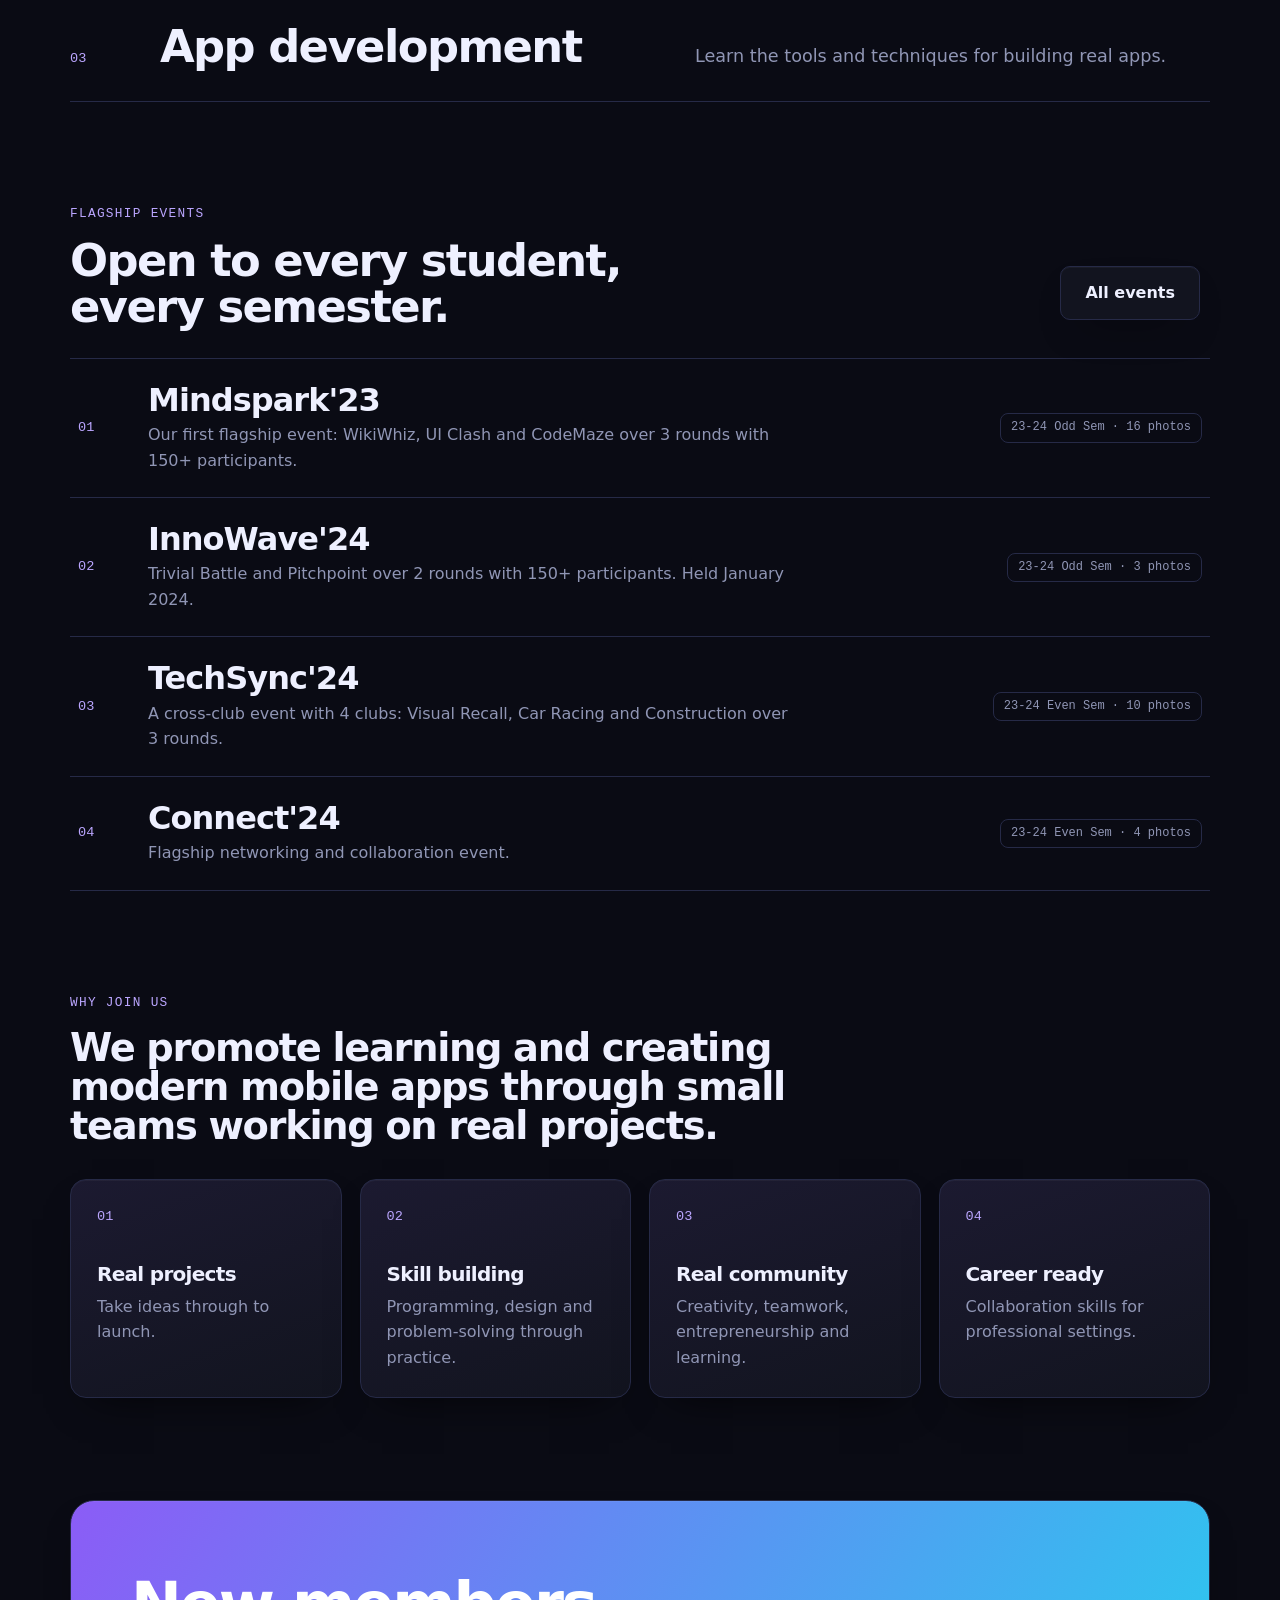
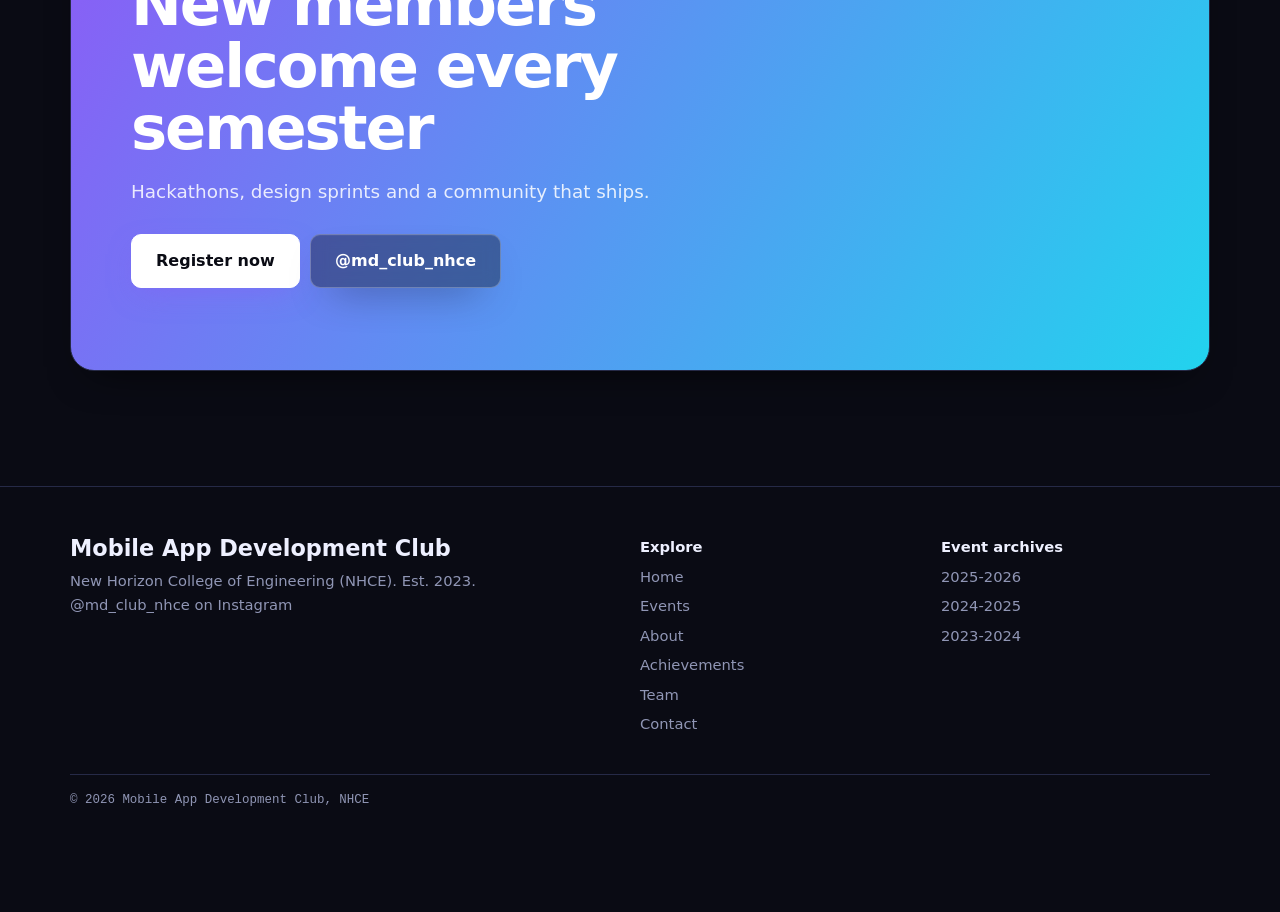
==== commit 5e237ad0: "Add Content-Security-Policy to public pages and integrity to Decap script Co-Authored-By: Claude Son" ====
--- a/index.html
+++ b/index.html
@@ -1,5 +1,5 @@
 <!doctype html>
-<html lang="en"><head><meta charset="utf-8"><meta name="viewport" content="width=device-width,initial-scale=1">
+<html lang="en"><head><meta charset="utf-8"><meta http-equiv="Content-Security-Policy" content="default-src 'self'; script-src 'self' 'sha256-b6fBCY9/lYVxm3rYRg/YOukGtjj3i3cFBFkAhvbiD5c='; style-src 'self' 'unsafe-inline' https://fonts.googleapis.com; font-src https://fonts.gstatic.com; img-src 'self' data: https:; connect-src 'self' https:; form-action 'self' https:; base-uri 'self'; object-src 'none'"><meta name="viewport" content="width=device-width,initial-scale=1">
 <title>MAD Club | NHCE</title>
 <meta name="description" content="Mobile App Development Club at New Horizon College of Engineering. Code..Fun..Repeat.">
 <meta property="og:title" content="MAD Club | NHCE"><meta property="og:description" content="Mobile App Development Club at New Horizon College of Engineering. Code..Fun..Repeat."><link rel="canonical" href="https://123sanjaypadmaraj.github.io/MD-Club-Website-Personal/"><meta property="og:url" content="https://123sanjaypadmaraj.github.io/MD-Club-Website-Personal/"><meta property="og:type" content="website">
--- a/assets/style.css
+++ b/assets/style.css
@@ -148,6 +148,10 @@
 dialog{border:var(--bw) solid var(--line);border-radius:var(--radius);padding:12px;background:var(--bg);color:var(--fg);max-width:min(92vw,1000px)}
 dialog::backdrop{background:rgba(0,0,0,.8)}
 dialog img{max-height:78vh;margin:0 auto 10px}
+dialog.loading img{opacity:.3}
+.lb-err{margin:0 0 10px;text-align:center;color:var(--muted)}
+.lb-bar{display:flex;align-items:center;gap:10px;flex-wrap:wrap}.lb-bar form{margin-left:auto}.lb-count{font:400 .8rem var(--mono);color:var(--muted)}
+@media(max-width:640px){.lb-bar .btn{min-height:44px;min-width:44px}}
 .empty{margin-top:40px;padding:48px 24px;border:var(--bw) dashed var(--line);border-radius:var(--radius);color:var(--muted);text-align:center}
 .empty a{color:var(--accent-text);text-decoration:underline}
 .back{margin:48px 0 0}
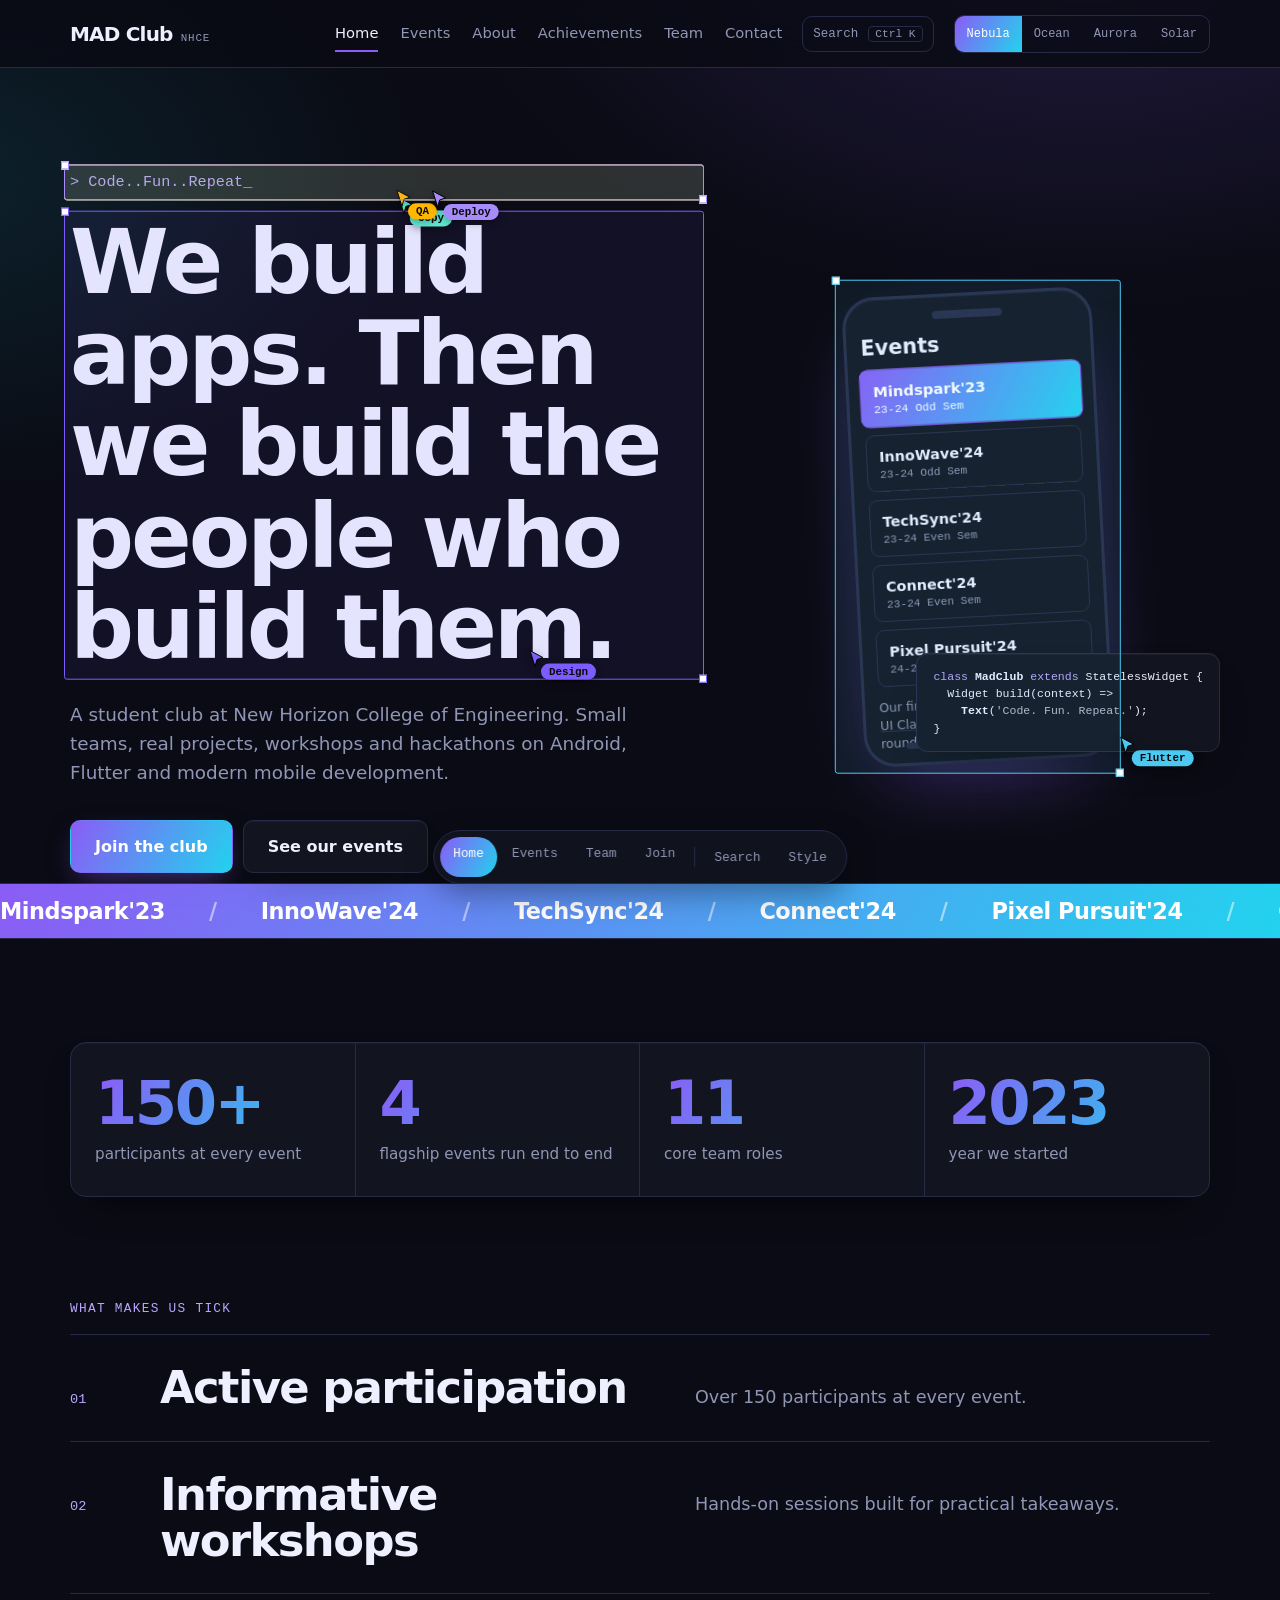
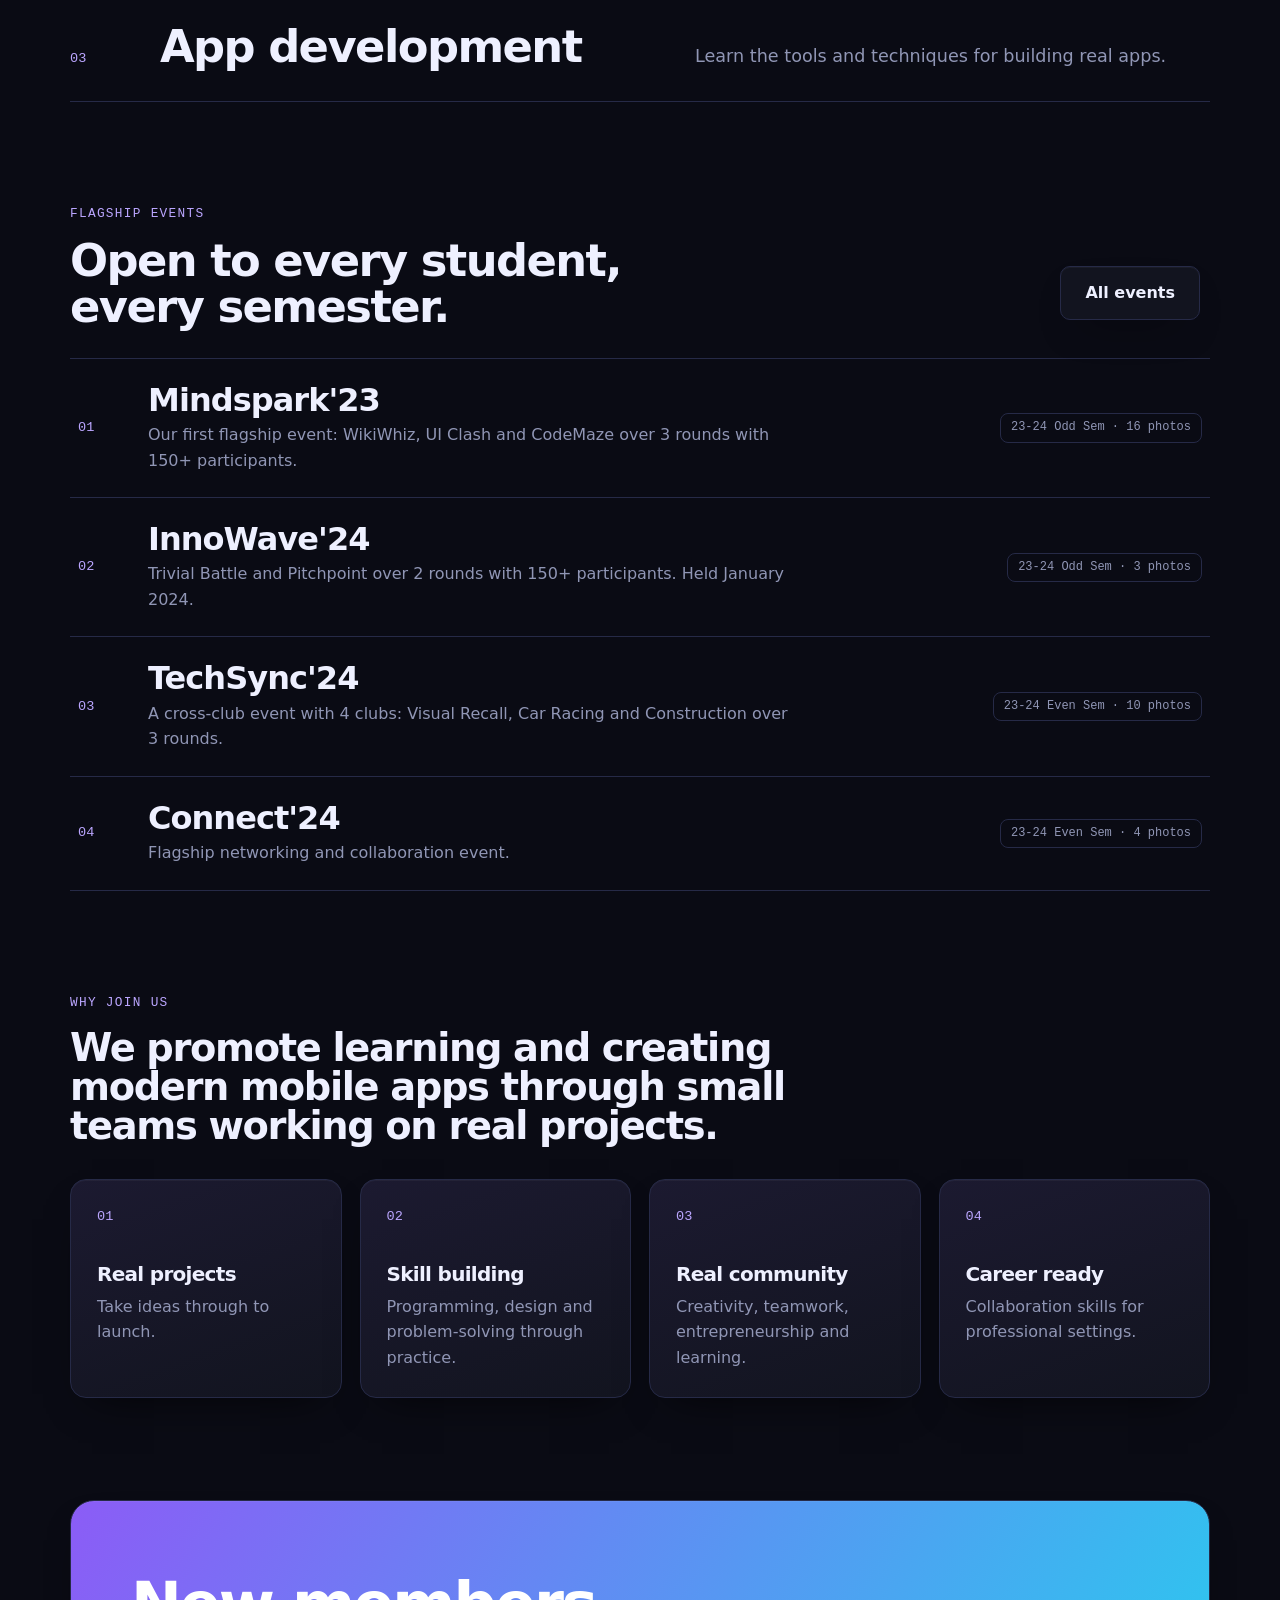
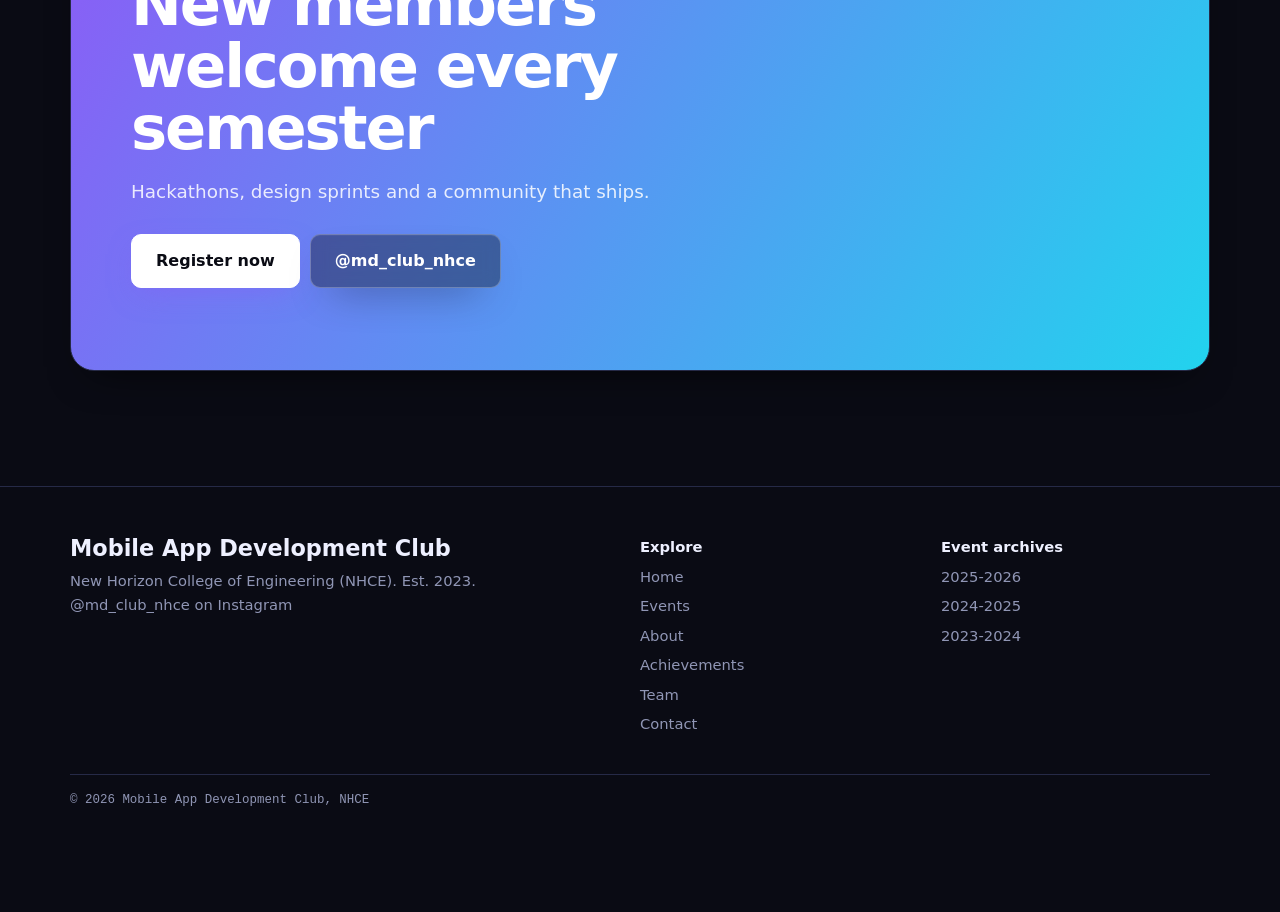
==== commit 73c07508: "Add static og:image, CSP and integrity checks with tests Co-Authored-By: Claude Sonnet 5.5 <noreply@" ====
--- a/index.html
+++ b/index.html
@@ -3,7 +3,7 @@
 <title>MAD Club | NHCE</title>
 <meta name="description" content="Mobile App Development Club at New Horizon College of Engineering. Code..Fun..Repeat.">
 <meta property="og:title" content="MAD Club | NHCE"><meta property="og:description" content="Mobile App Development Club at New Horizon College of Engineering. Code..Fun..Repeat."><link rel="canonical" href="https://123sanjaypadmaraj.github.io/MD-Club-Website-Personal/"><meta property="og:url" content="https://123sanjaypadmaraj.github.io/MD-Club-Website-Personal/"><meta property="og:type" content="website">
-<link rel="icon" href="favicon.svg" type="image/svg+xml"><meta name="theme-color" content="#0b0f1a"><meta name="color-scheme" content="dark"><meta name="twitter:card" content="summary"><link rel="manifest" href="manifest.webmanifest">
+<link rel="icon" href="favicon.svg" type="image/svg+xml"><meta name="theme-color" content="#0b0f1a"><meta name="color-scheme" content="dark"><meta property="og:image" content="https://123sanjaypadmaraj.github.io/MD-Club-Website-Personal/photos/mindspark23/14.jpg"><meta property="og:image:width" content="1280"><meta property="og:image:height" content="720"><meta property="og:image:alt" content="MAD Club members at Mindspark'23"><meta name="twitter:card" content="summary_large_image"><link rel="manifest" href="manifest.webmanifest">
 <link rel="preconnect" href="https://fonts.googleapis.com"><link rel="preconnect" href="https://fonts.gstatic.com" crossorigin>
 <link href="https://fonts.googleapis.com/css2?family=Bricolage+Grotesque:opsz,wght@12..96,400;12..96,700;12..96,800&family=Instrument+Sans:wght@400;500;600&family=JetBrains+Mono:wght@400;500&display=swap" rel="stylesheet">
 <link rel="stylesheet" href="assets/style.css">
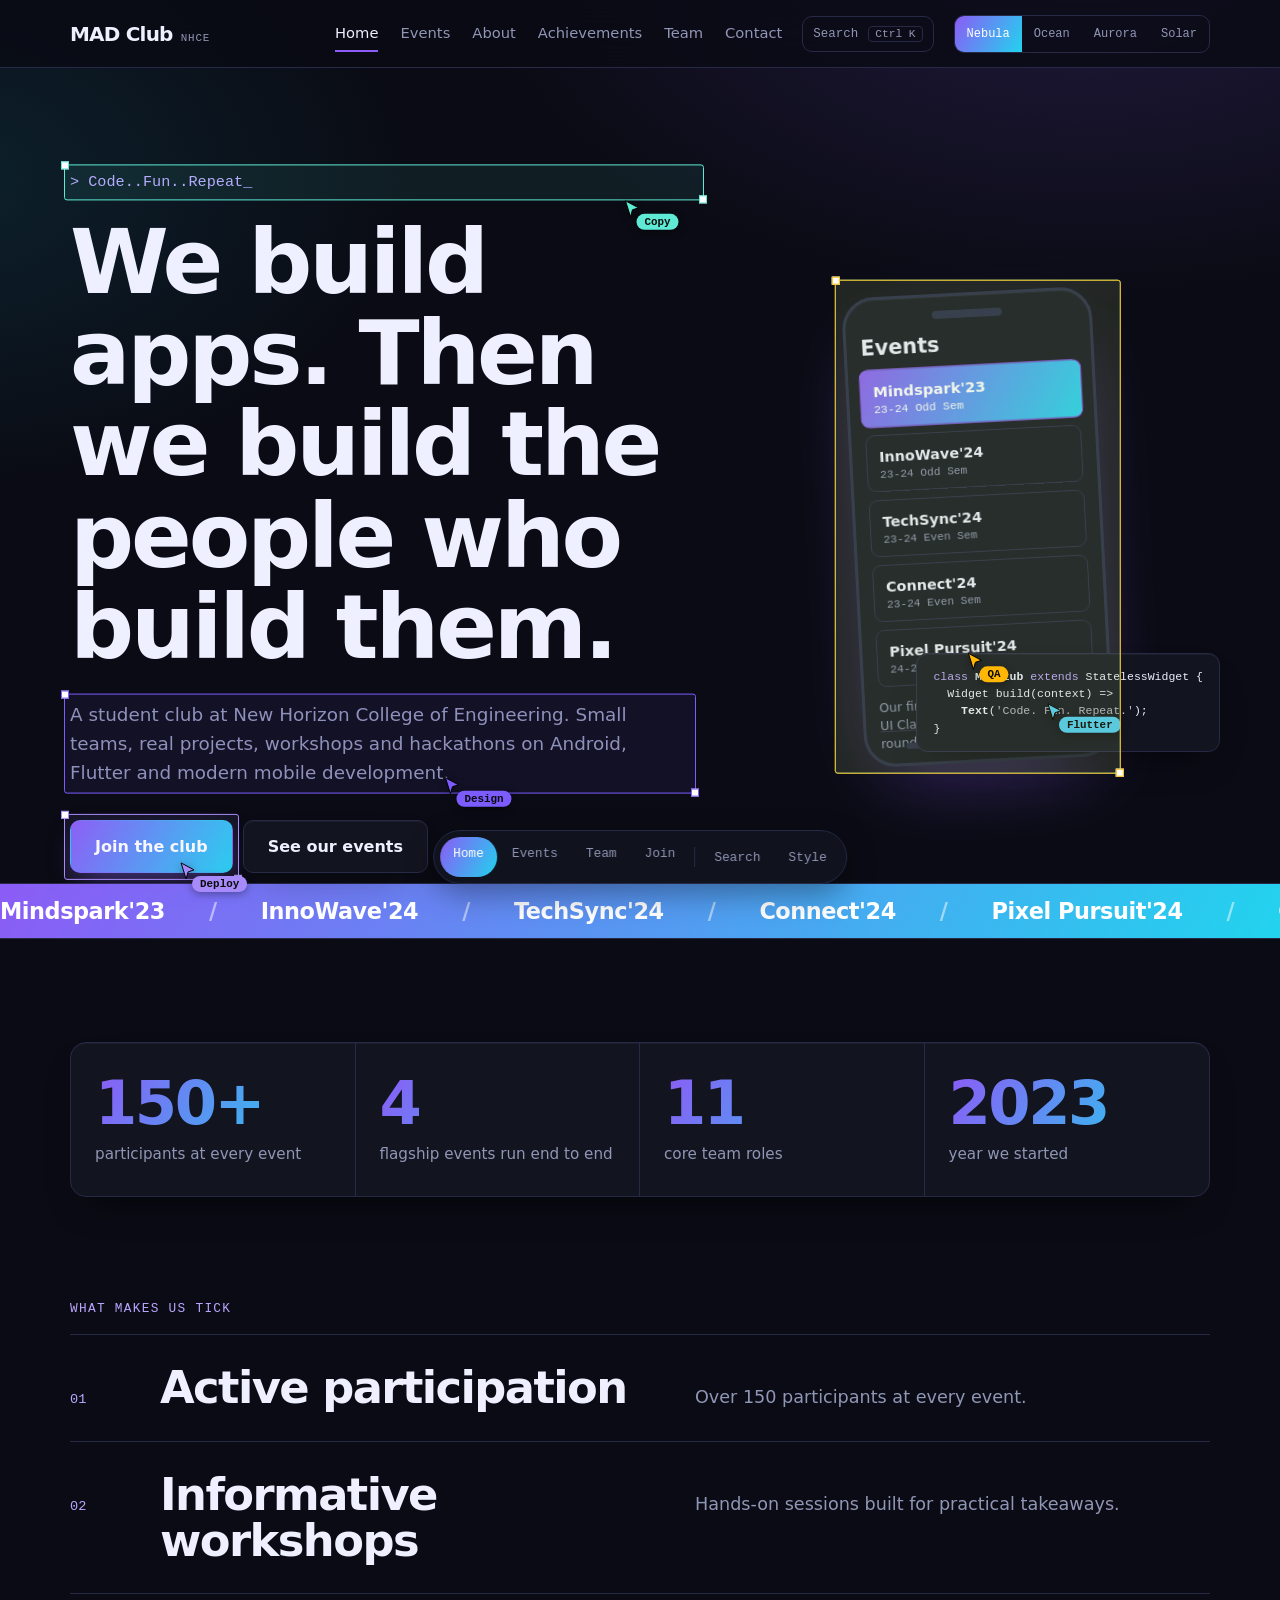
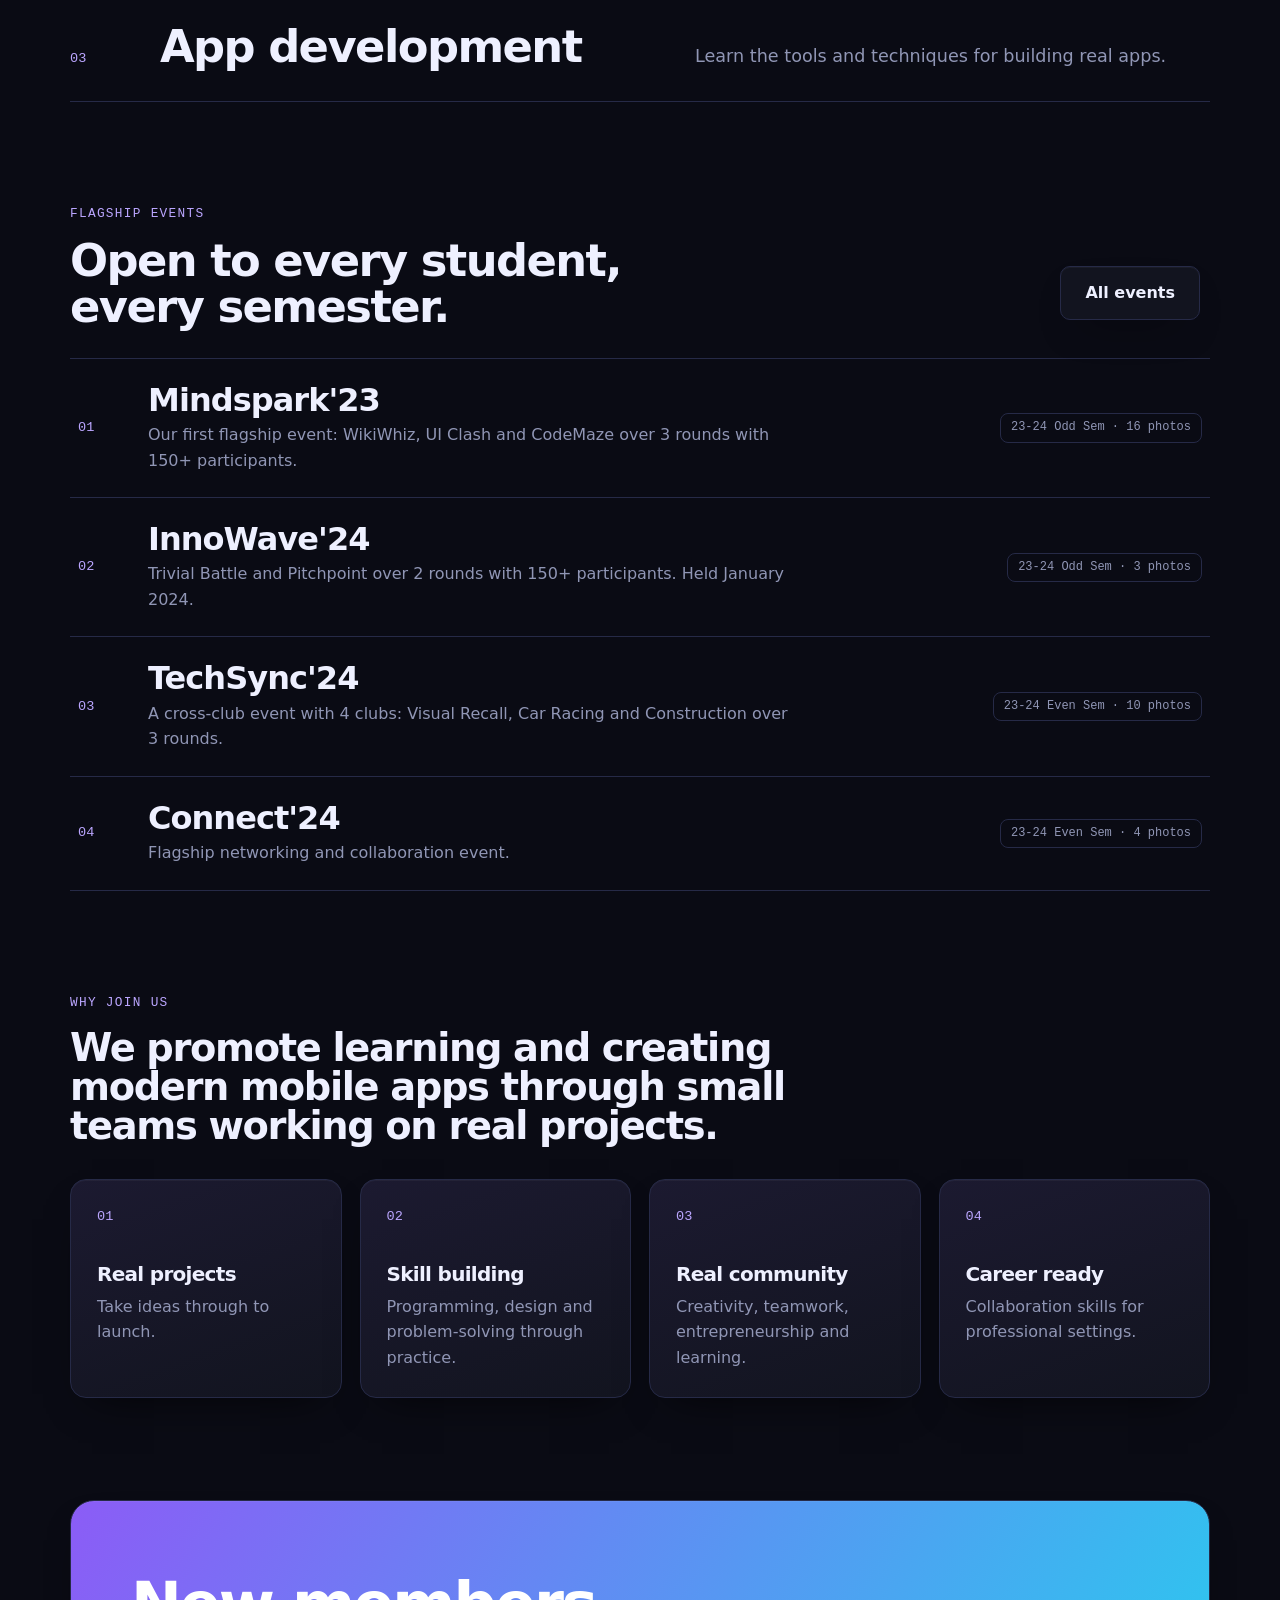
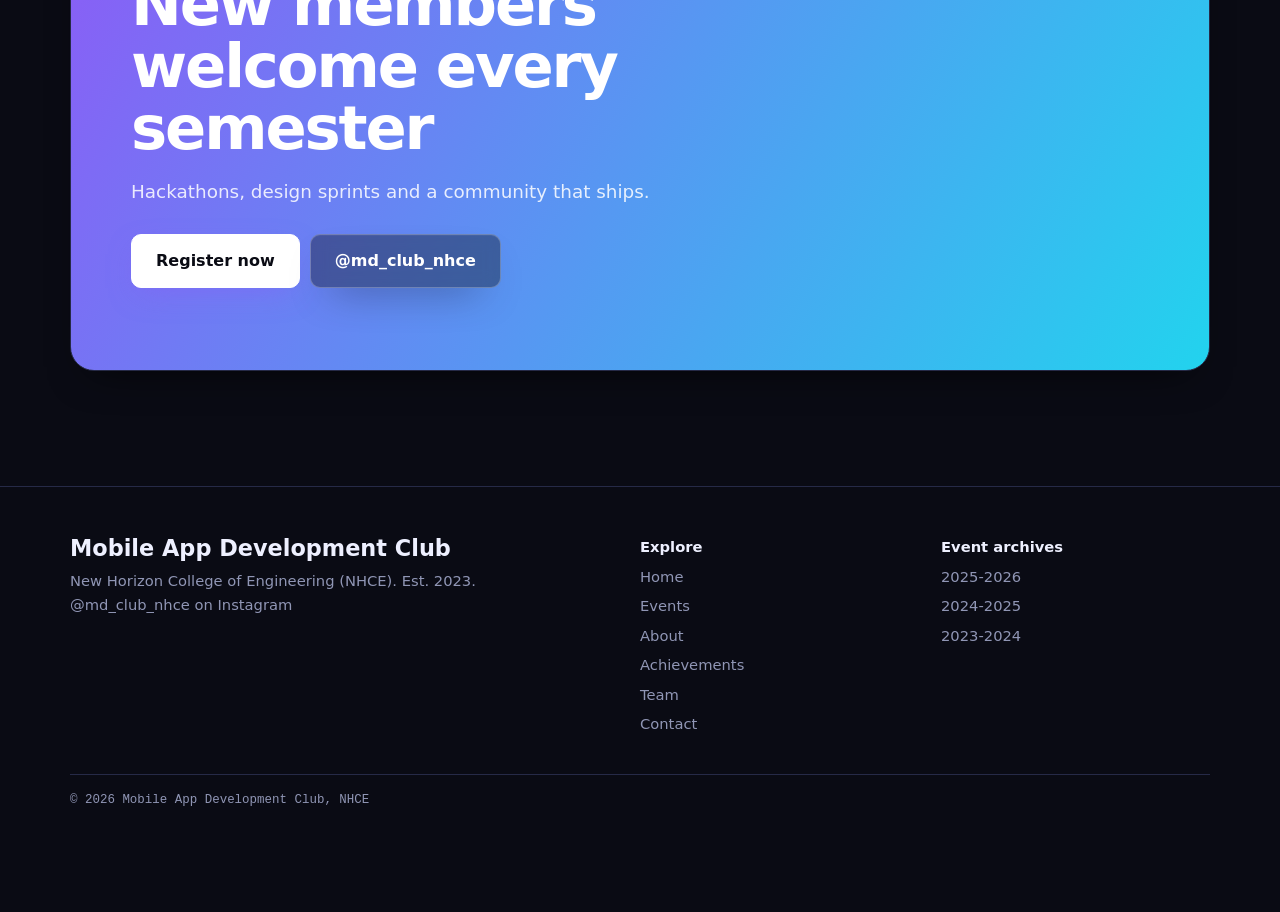
==== commit 231fc7dc: "Honour ?skin= in the inline head script and check its skin list against SKINS Co-Authored-By: Claude" ====
--- a/index.html
+++ b/index.html
@@ -1,5 +1,5 @@
 <!doctype html>
-<html lang="en"><head><meta charset="utf-8"><meta http-equiv="Content-Security-Policy" content="default-src 'self'; script-src 'self' 'sha256-b6fBCY9/lYVxm3rYRg/YOukGtjj3i3cFBFkAhvbiD5c='; style-src 'self' 'unsafe-inline' https://fonts.googleapis.com; font-src https://fonts.gstatic.com; img-src 'self' data: https:; connect-src 'self' https:; form-action 'self' https:; base-uri 'self'; object-src 'none'"><meta name="viewport" content="width=device-width,initial-scale=1">
+<html lang="en"><head><meta charset="utf-8"><meta http-equiv="Content-Security-Policy" content="default-src 'self'; script-src 'self' 'sha256-ES5vA+8ho/yah9j7zkzG03CCwCHlHkQTqa8rSAR4n1s='; style-src 'self' 'unsafe-inline' https://fonts.googleapis.com; font-src https://fonts.gstatic.com; img-src 'self' data: https:; connect-src 'self' https:; form-action 'self' https:; base-uri 'self'; object-src 'none'"><meta name="viewport" content="width=device-width,initial-scale=1">
 <title>MAD Club | NHCE</title>
 <meta name="description" content="Mobile App Development Club at New Horizon College of Engineering. Code..Fun..Repeat.">
 <meta property="og:title" content="MAD Club | NHCE"><meta property="og:description" content="Mobile App Development Club at New Horizon College of Engineering. Code..Fun..Repeat."><link rel="canonical" href="https://123sanjaypadmaraj.github.io/MD-Club-Website-Personal/"><meta property="og:url" content="https://123sanjaypadmaraj.github.io/MD-Club-Website-Personal/"><meta property="og:type" content="website">
@@ -7,7 +7,7 @@
 <link rel="preconnect" href="https://fonts.googleapis.com"><link rel="preconnect" href="https://fonts.gstatic.com" crossorigin>
 <link href="https://fonts.googleapis.com/css2?family=Bricolage+Grotesque:opsz,wght@12..96,400;12..96,700;12..96,800&family=Instrument+Sans:wght@400;500;600&family=JetBrains+Mono:wght@400;500&display=swap" rel="stylesheet">
 <link rel="stylesheet" href="assets/style.css">
-<script>try{var k=localStorage.getItem("skin");document.documentElement.dataset.skin=/^(nebula|ocean|aurora|solar)$/.test(k)?k:"nebula"}catch(e){}</script>
+<script>try{var k=new URLSearchParams(location.search).get("skin")||localStorage.getItem("skin");document.documentElement.dataset.skin=/^(nebula|ocean|aurora|solar)$/.test(k)?k:"nebula"}catch(e){}</script>
 </head><body data-page="home">
 <main id="main"><noscript><div class="wrap page-head"><h1>MAD Club</h1><p class="lead">This site needs JavaScript to show its content.</p></div></noscript></main>
 <script src="assets/site.js"></script>
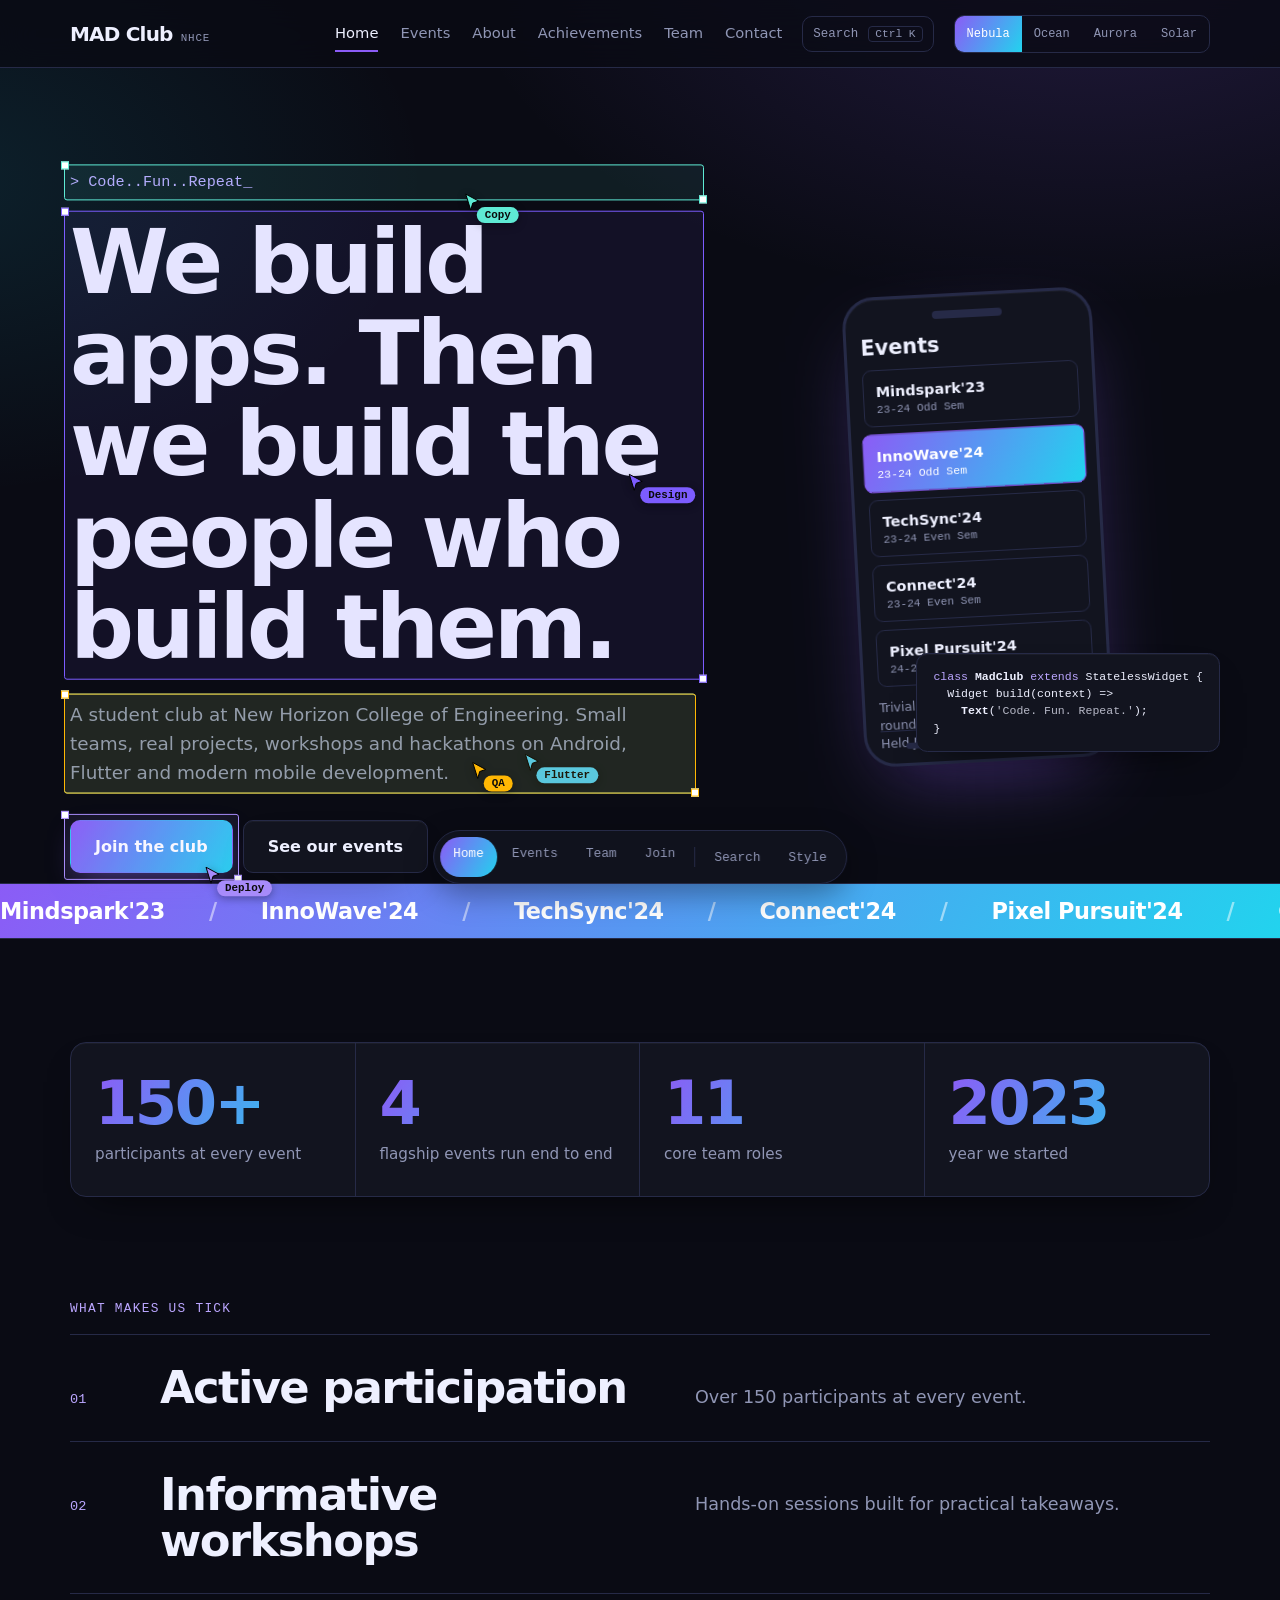
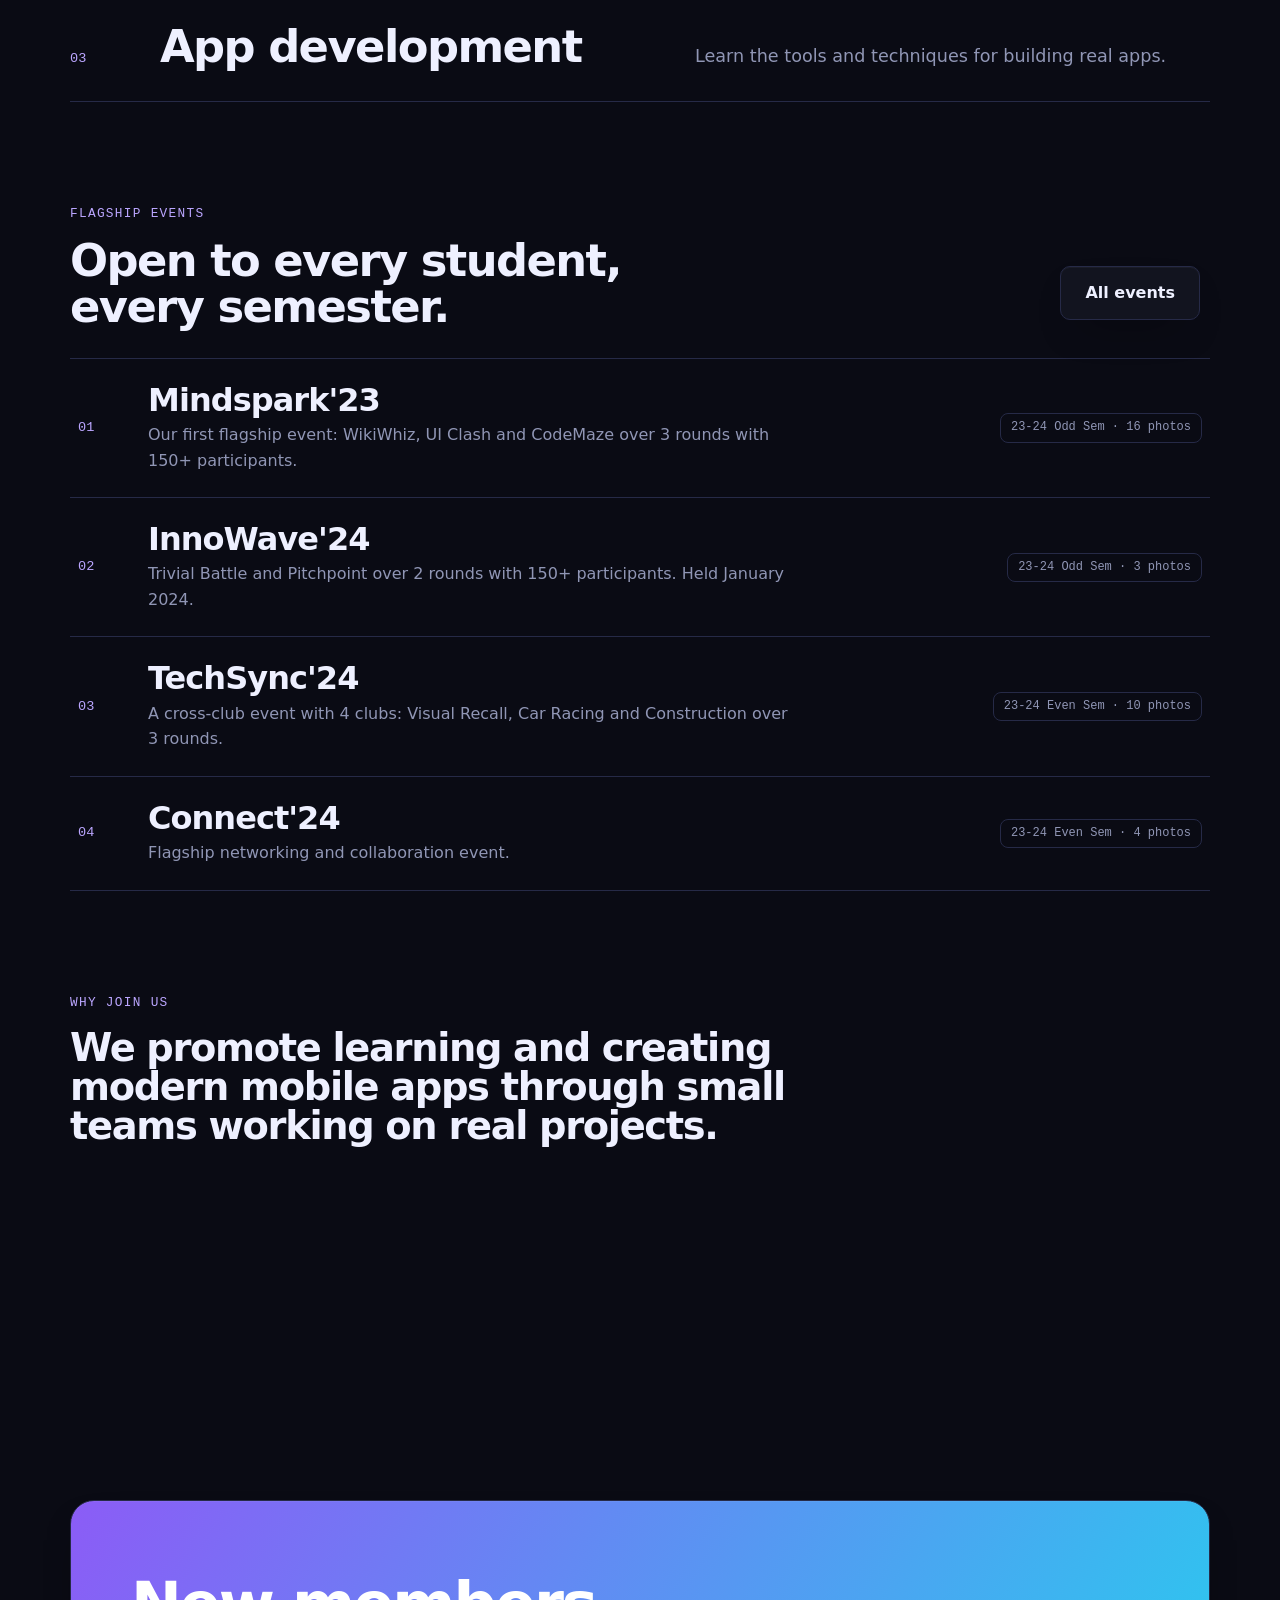
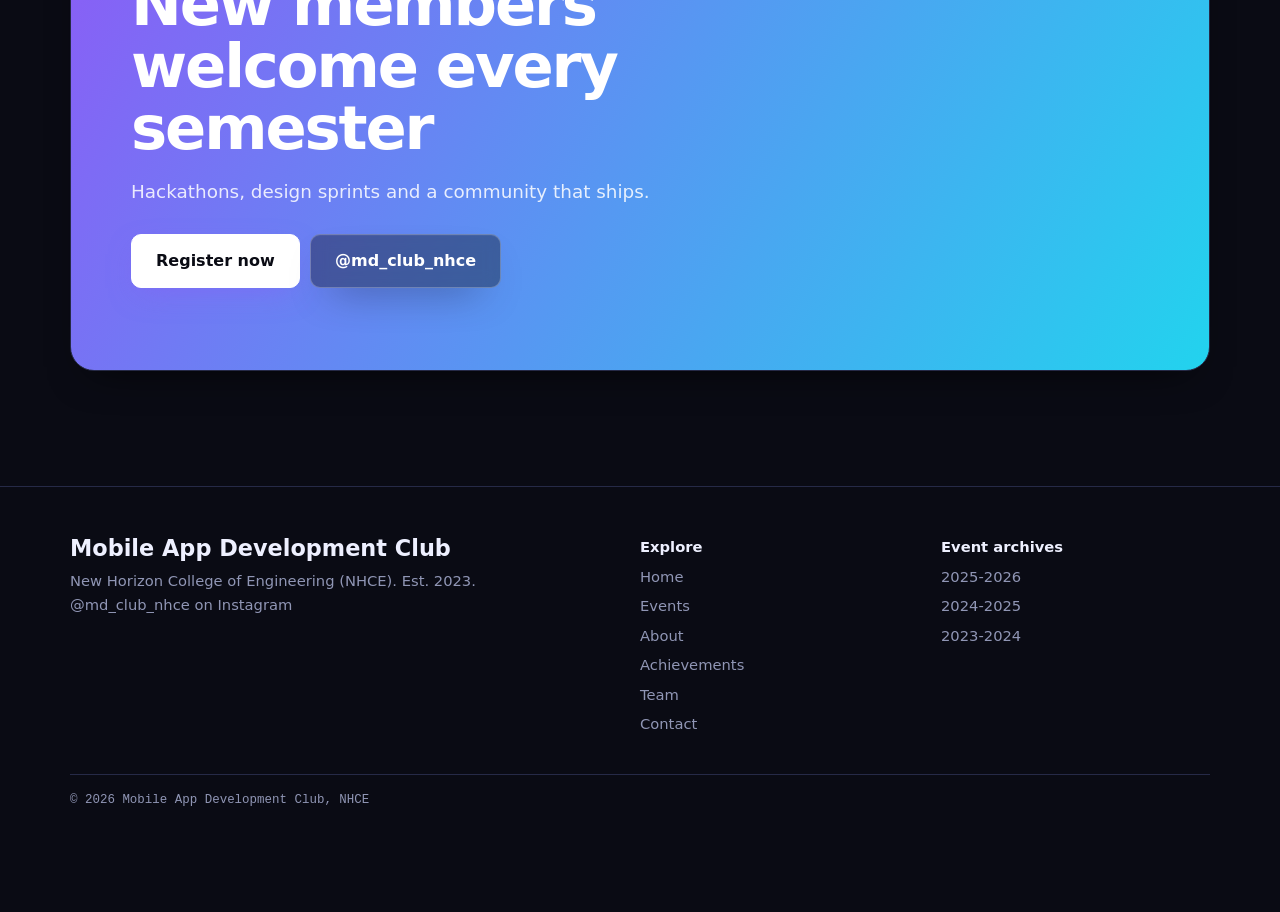
==== commit 64718895: "Smoke-test contact email/phone cards and NHCE link; add Organization JSON-LD with drift check Co-Aut" ====
--- a/index.html
+++ b/index.html
@@ -2,7 +2,7 @@
 <html lang="en"><head><meta charset="utf-8"><meta http-equiv="Content-Security-Policy" content="default-src 'self'; script-src 'self' 'sha256-ES5vA+8ho/yah9j7zkzG03CCwCHlHkQTqa8rSAR4n1s='; style-src 'self' 'unsafe-inline' https://fonts.googleapis.com; font-src https://fonts.gstatic.com; img-src 'self' data: https:; connect-src 'self' https:; form-action 'self' https:; base-uri 'self'; object-src 'none'"><meta name="viewport" content="width=device-width,initial-scale=1">
 <title>MAD Club | NHCE</title>
 <meta name="description" content="Mobile App Development Club at New Horizon College of Engineering. Code..Fun..Repeat.">
-<meta property="og:title" content="MAD Club | NHCE"><meta property="og:description" content="Mobile App Development Club at New Horizon College of Engineering. Code..Fun..Repeat."><link rel="canonical" href="https://123sanjaypadmaraj.github.io/MD-Club-Website-Personal/"><meta property="og:url" content="https://123sanjaypadmaraj.github.io/MD-Club-Website-Personal/"><meta property="og:type" content="website">
+<meta property="og:title" content="MAD Club | NHCE"><meta property="og:description" content="Mobile App Development Club at New Horizon College of Engineering. Code..Fun..Repeat."><link rel="canonical" href="https://123sanjaypadmaraj.github.io/MD-Club-Website-Personal/"><script type="application/ld+json">{"@context":"https://schema.org","@type":"Organization","name":"Mobile App Development Club","alternateName":"MAD Club","url":"https://123sanjaypadmaraj.github.io/MD-Club-Website-Personal/","foundingDate":"2023","sameAs":["https://www.instagram.com/md_club_nhce/","https://newhorizonindia.edu/co-curricular/mobile-app-development/"],"parentOrganization":{"@type":"CollegeOrUniversity","name":"New Horizon College of Engineering"}}</script><meta property="og:url" content="https://123sanjaypadmaraj.github.io/MD-Club-Website-Personal/"><meta property="og:type" content="website">
 <link rel="icon" href="favicon.svg" type="image/svg+xml"><meta name="theme-color" content="#0b0f1a"><meta name="color-scheme" content="dark"><meta property="og:image" content="https://123sanjaypadmaraj.github.io/MD-Club-Website-Personal/photos/mindspark23/14.jpg"><meta property="og:image:width" content="1280"><meta property="og:image:height" content="720"><meta property="og:image:alt" content="MAD Club members at Mindspark'23"><meta name="twitter:card" content="summary_large_image"><link rel="manifest" href="manifest.webmanifest">
 <link rel="preconnect" href="https://fonts.googleapis.com"><link rel="preconnect" href="https://fonts.gstatic.com" crossorigin>
 <link href="https://fonts.googleapis.com/css2?family=Bricolage+Grotesque:opsz,wght@12..96,400;12..96,700;12..96,800&family=Instrument+Sans:wght@400;500;600&family=JetBrains+Mono:wght@400;500&display=swap" rel="stylesheet">
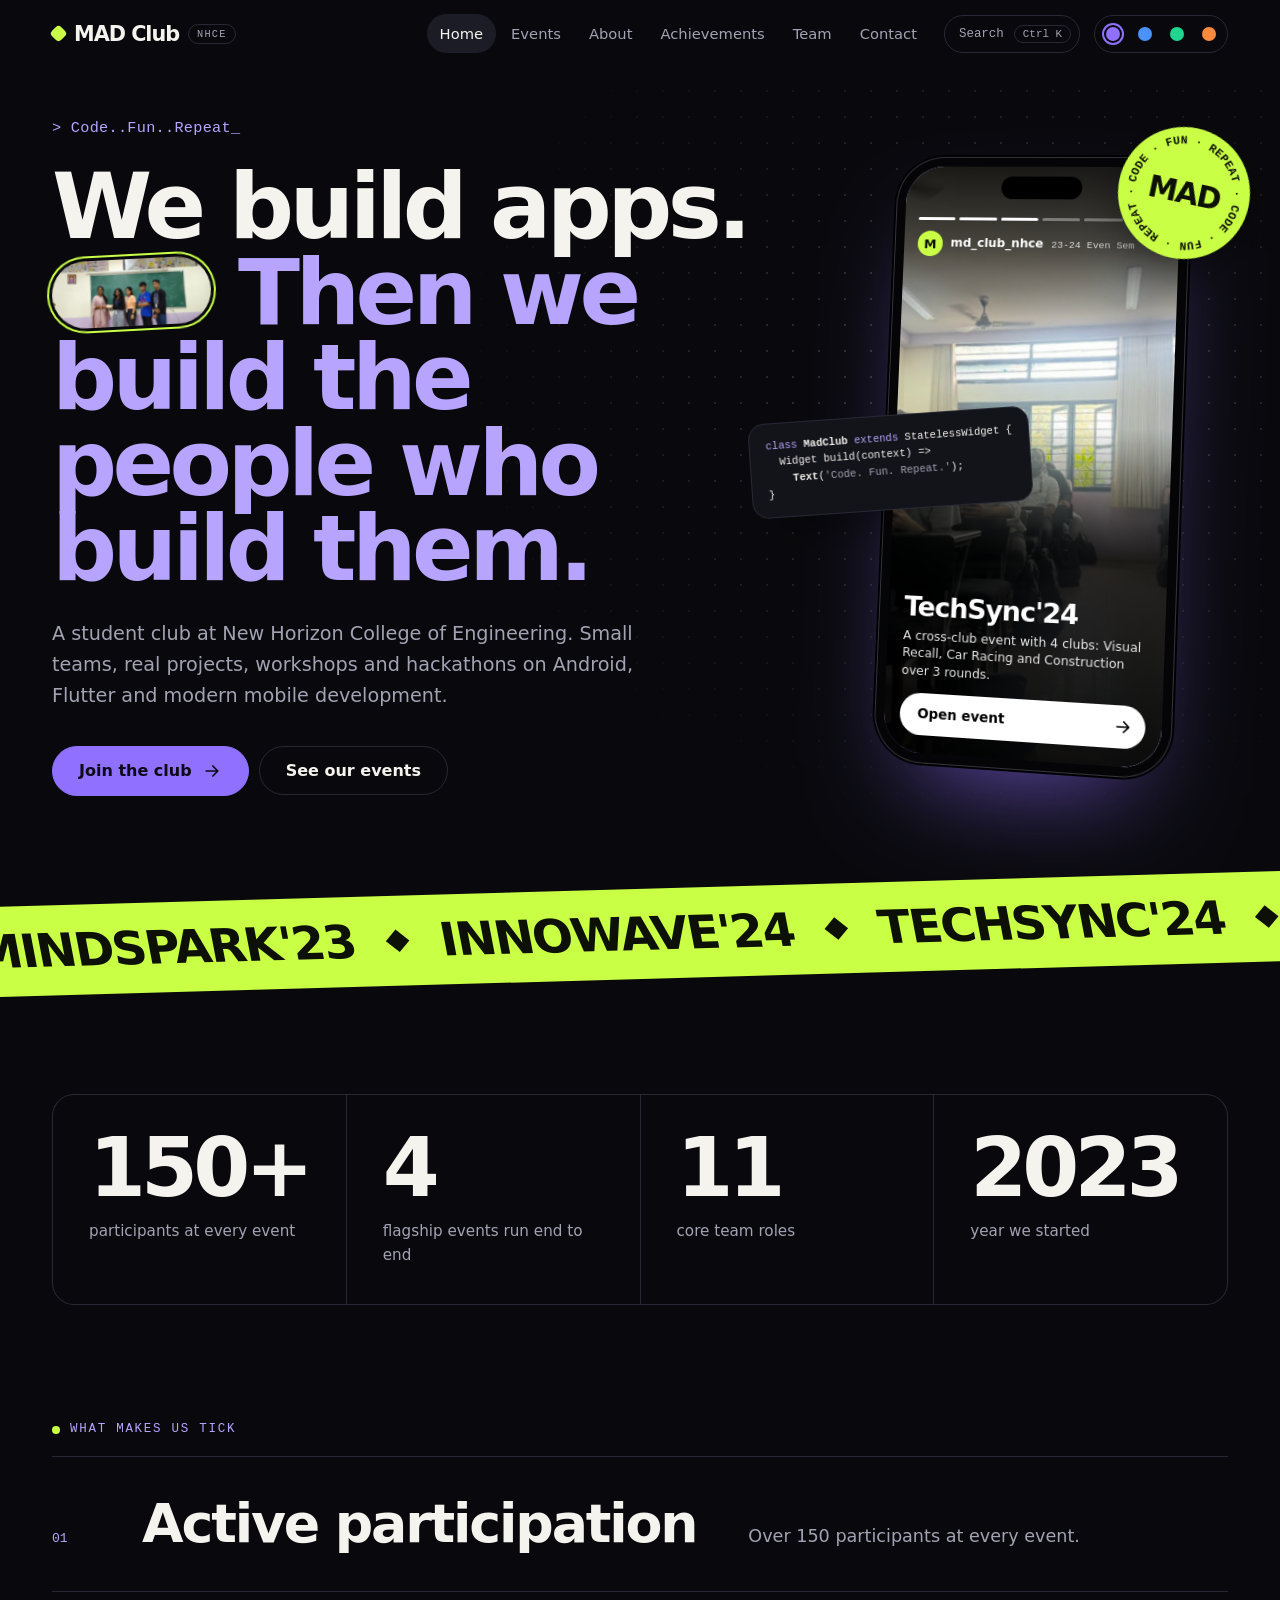
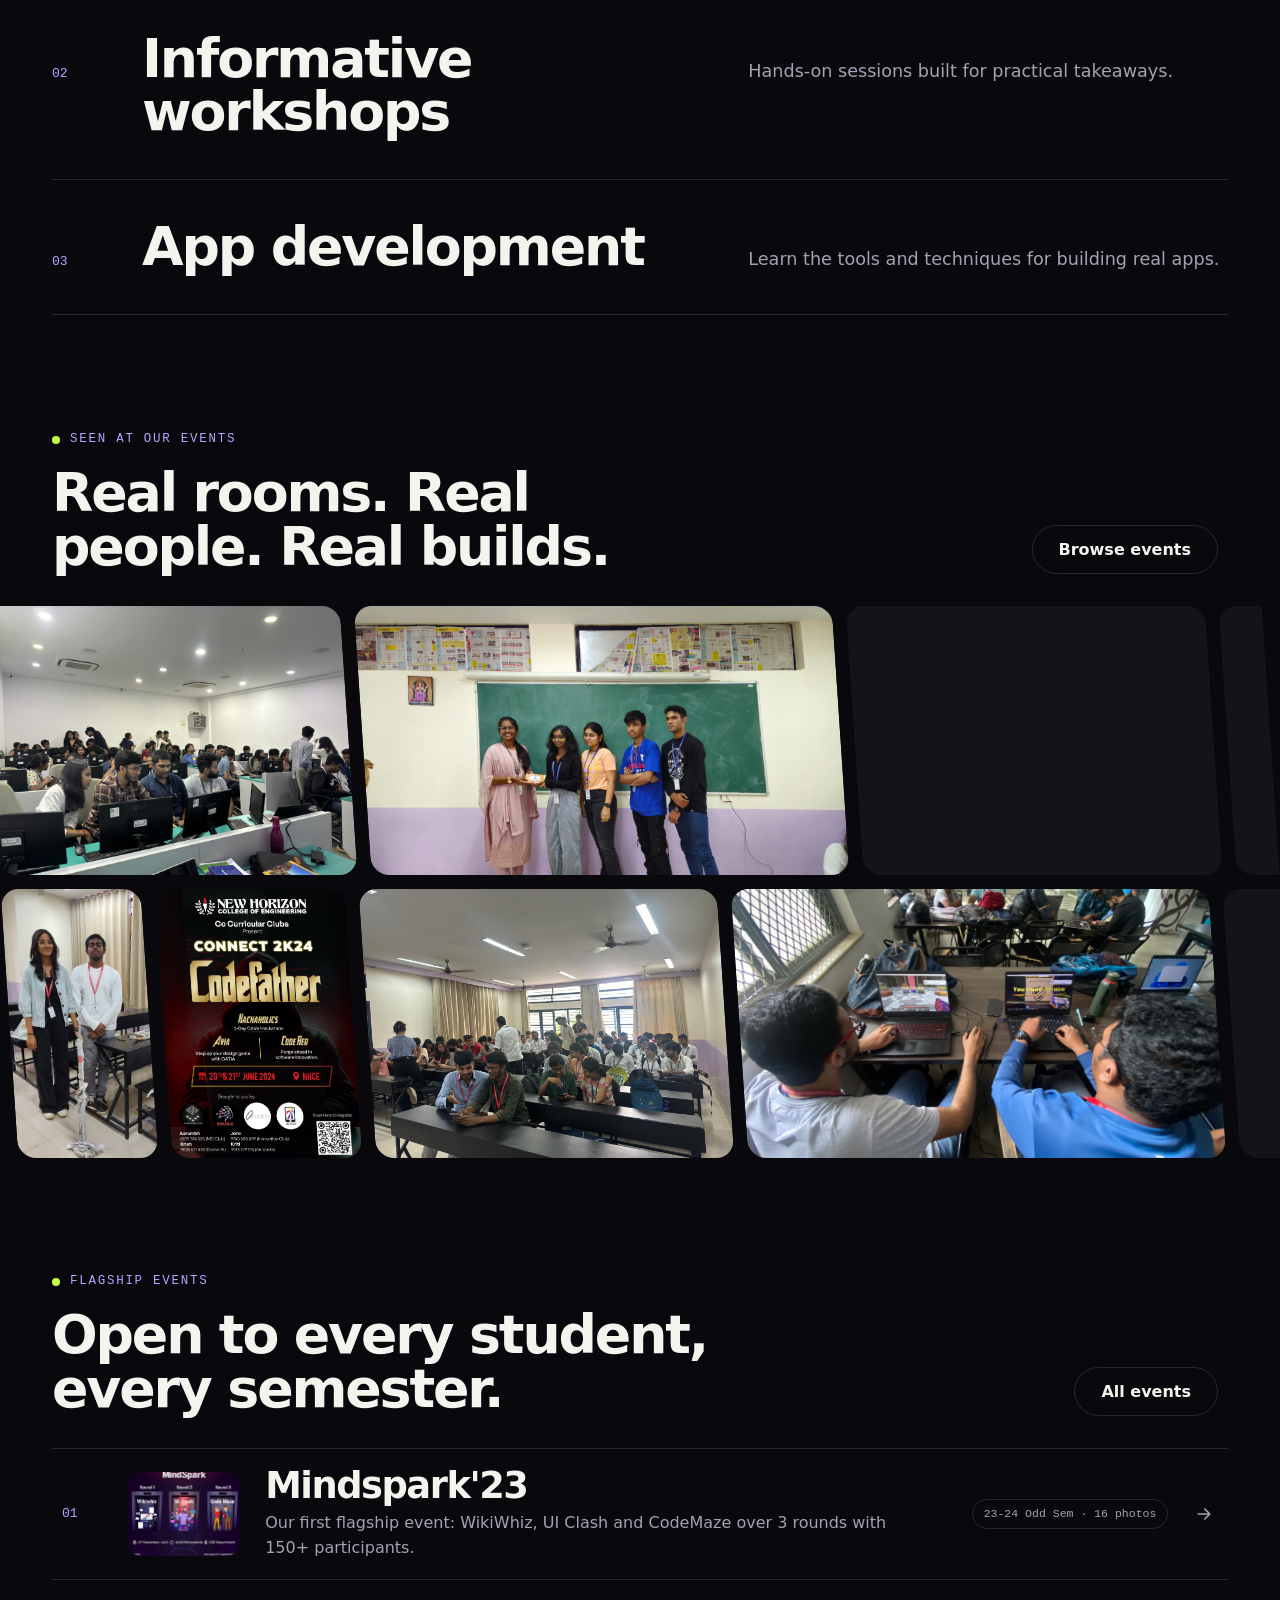
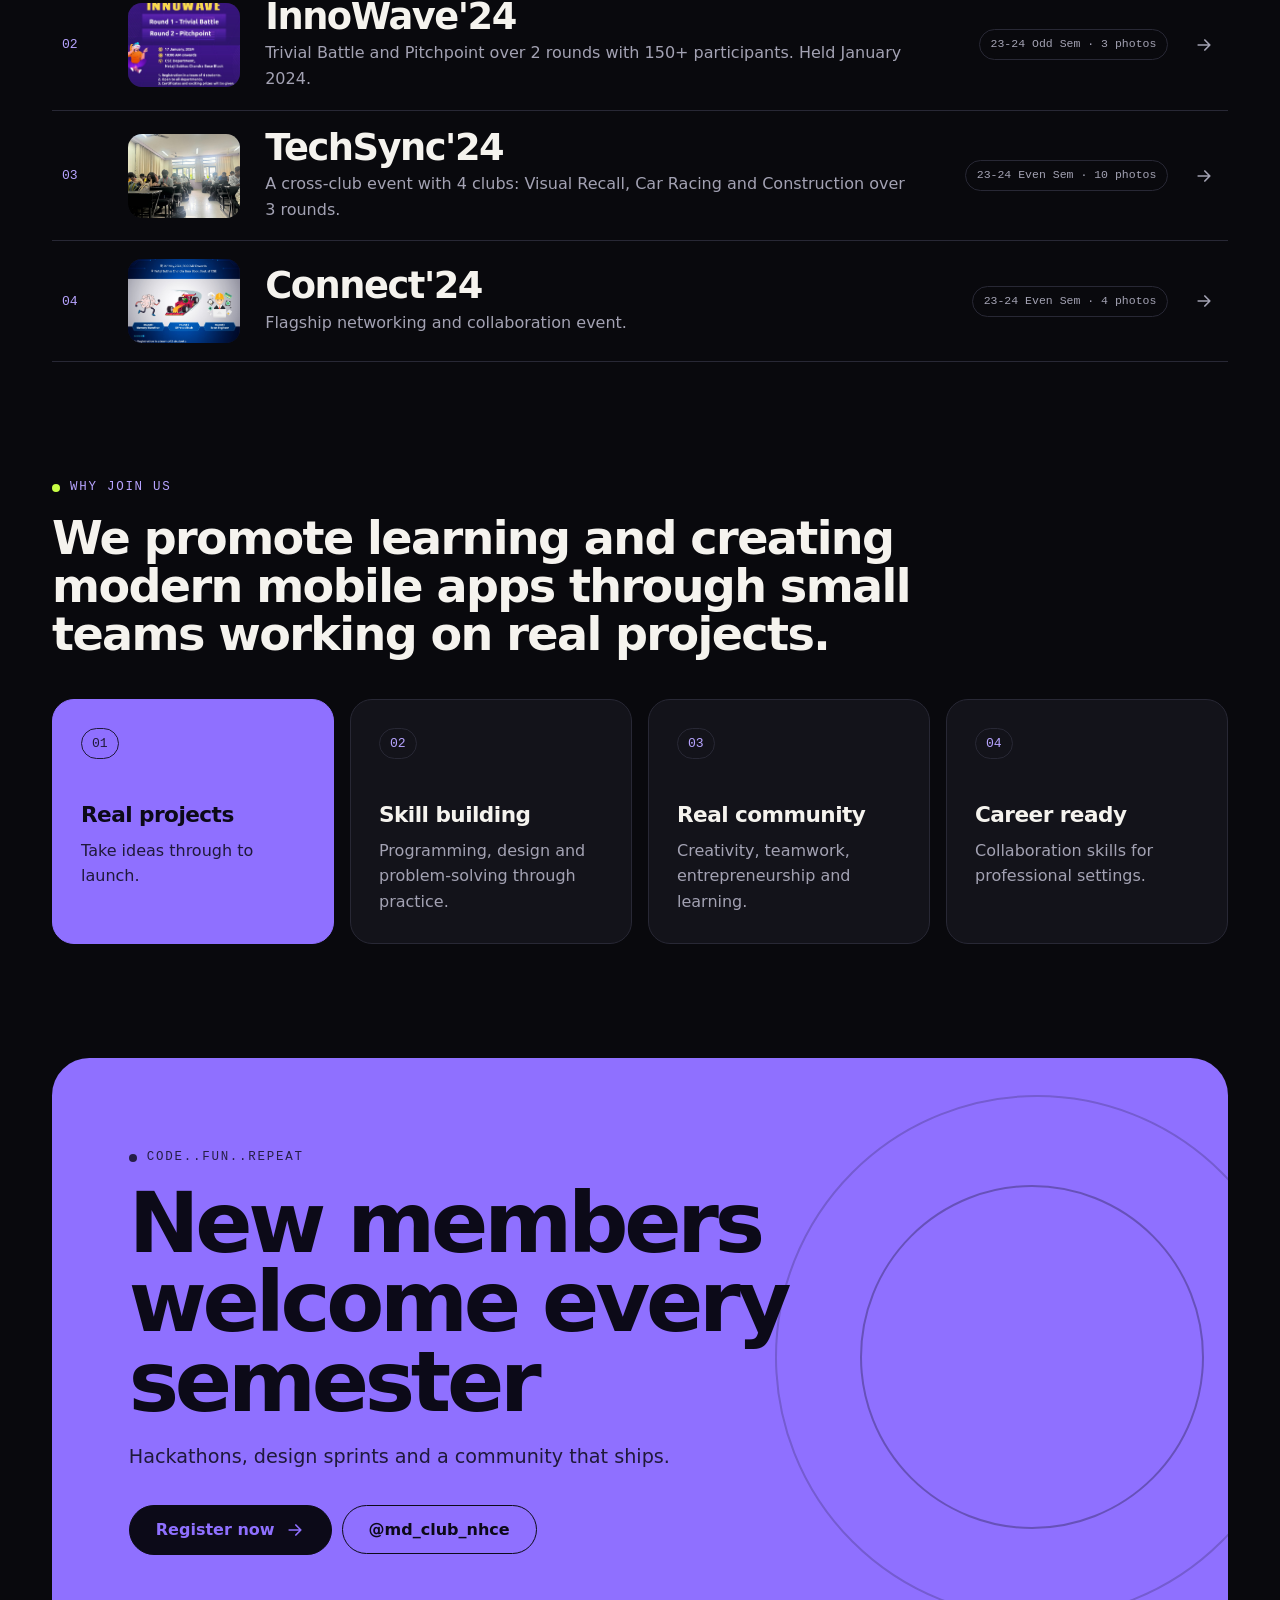
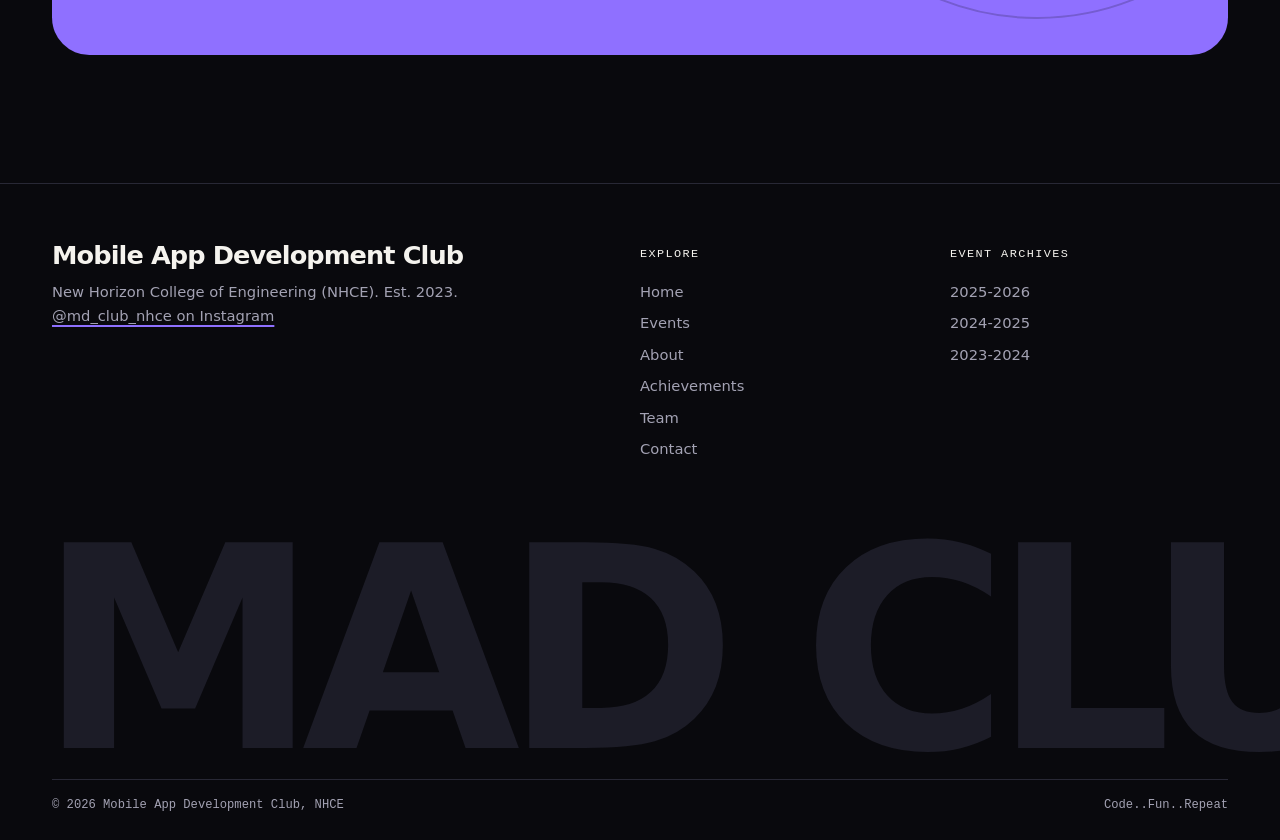
==== commit 35d36801: "Link Instagram and the club page from every noscript fallback, with a drift check Co-Authored-By: Cl" ====
--- a/index.html
+++ b/index.html
@@ -9,6 +9,6 @@
 <link rel="stylesheet" href="assets/style.css">
 <script>try{var k=new URLSearchParams(location.search).get("skin")||localStorage.getItem("skin");document.documentElement.dataset.skin=/^(nebula|ocean|aurora|solar)$/.test(k)?k:"nebula"}catch(e){}</script>
 </head><body data-page="home">
-<main id="main"><noscript><div class="wrap page-head"><h1>MAD Club</h1><p class="lead">This site needs JavaScript to show its content.</p></div></noscript></main>
+<main id="main"><noscript><div class="wrap page-head"><h1>MAD Club</h1><p class="lead">This site needs JavaScript to show its content.</p><p>Find us on Instagram: <a href="https://www.instagram.com/md_club_nhce/">@md_club_nhce</a>, or on the <a href="https://newhorizonindia.edu/co-curricular/mobile-app-development/">NHCE club page</a>.</p></div></noscript></main>
 <script src="assets/site.js"></script>
 </body></html>
--- a/assets/style.css
+++ b/assets/style.css
@@ -1,241 +1,375 @@
-/* MAD Club: one structure, four dark themes (nebula, ocean, aurora, solar) switched by html[data-skin]. */
+/* MAD Club: one structure, four skins switched by html[data-skin]. Nebula, Ocean and Aurora are dark; Solar is light.
+   Flat colour only: one accent, one "pop" colour for small loud moments, no gradients on type or surfaces. */
+@view-transition{navigation:auto}
 :root{
   --display:"Bricolage Grotesque",system-ui,sans-serif;--body:"Instrument Sans",system-ui,sans-serif;--mono:"JetBrains Mono",ui-monospace,Consolas,monospace;
-  --radius:16px;--bw:1px;--caps:none;--h-weight:700;--h-track:-.035em;
-  --shadow:0 1px 0 rgba(255,255,255,.04) inset,0 18px 40px -22px rgba(0,0,0,.8);--hover-shadow:0 0 0 1px var(--accent),0 20px 50px -20px var(--glow);
-  --bg:#0a0b14;--surface:#12141f;--fg:#eef0ff;--muted:#9096b5;--line:#232640;
-  --accent:#8b5cf6;--accent2:#22d3ee;--accent-text:#b9a2ff;--on-accent:#ffffff;--glow:rgba(139,92,246,.55);
-  --grad:linear-gradient(120deg,var(--accent),var(--accent2));
-}
-/* Nebula: violet into cyan */
-:root[data-skin=nebula]{--bg:#0a0b14;--surface:#12141f;--line:#262a47;--accent:#8b5cf6;--accent2:#22d3ee;--accent-text:#bba6ff;--glow:rgba(139,92,246,.55)}
-/* Ocean: deep blue into teal */
-:root[data-skin=ocean]{--bg:#060d18;--surface:#0d1829;--line:#1c3150;--accent:#3b82f6;--accent2:#2dd4bf;--accent-text:#7cb4ff;--glow:rgba(59,130,246,.55)}
-/* Aurora: emerald into lime-yellow */
-:root[data-skin=aurora]{--bg:#06110e;--surface:#0c1d18;--line:#1b3a30;--accent:#10b981;--accent2:#a3e635;--accent-text:#6ee7b7;--on-accent:#04140d;--glow:rgba(16,185,129,.5)}
-/* Solar: amber into violet */
-:root[data-skin=solar]{--bg:#120d06;--surface:#1c150b;--line:#3a2c15;--accent:#f59e0b;--accent2:#c084fc;--accent-text:#fbbf24;--on-accent:#1a1002;--glow:rgba(245,158,11,.5)}
+  --radius:22px;--bw:1px;--ease:cubic-bezier(.2,.8,.2,1);
+  --bg:#09090d;--surface:#13131a;--surface2:#1c1c27;--fg:#f5f3ee;--muted:#a3a2b3;--line:#282835;
+  --accent:#8f70ff;--accent-text:#b7a4ff;--on-accent:#0c0a18;--pop:#c9ff45;--on-pop:#0d1005;
+  --shadow:0 24px 60px -30px rgba(0,0,0,.9);color-scheme:dark;
+}
+/* Nebula: ink, violet, acid lime */
+:root[data-skin=nebula]{--bg:#09090d;--surface:#13131a;--surface2:#1c1c27;--fg:#f5f3ee;--muted:#a3a2b3;--line:#282835;--accent:#8f70ff;--accent-text:#b7a4ff;--on-accent:#0c0a18;--pop:#c9ff45;--on-pop:#0d1005}
+/* Ocean: deep navy, signal blue, yellow */
+:root[data-skin=ocean]{--bg:#050b15;--surface:#0c1624;--surface2:#132236;--fg:#eef4fb;--muted:#96a7bd;--line:#1e2d44;--accent:#4a93ff;--accent-text:#93bfff;--on-accent:#04101f;--pop:#ffd23f;--on-pop:#161103}
+/* Aurora: forest black, mint, pink */
+:root[data-skin=aurora]{--bg:#06100c;--surface:#0d1a15;--surface2:#14271f;--fg:#effaf4;--muted:#95b1a5;--line:#1f352b;--accent:#1fd690;--accent-text:#62ebb4;--on-accent:#03140c;--pop:#ff7ab2;--on-pop:#1d0411}
+/* Solar: paper, burnt orange, ink (light) */
+:root[data-skin=solar]{--bg:#f5efe2;--surface:#fffaf0;--surface2:#ebe2cf;--fg:#17140e;--muted:#675f50;--line:#d9cfba;--accent:#d9420b;--accent-text:#b23605;--on-accent:#ffffff;--pop:#17140e;--on-pop:#f5efe2;--shadow:0 24px 50px -30px rgba(70,45,10,.4);color-scheme:light}
+
 *{box-sizing:border-box;margin:0}
-html{scroll-behavior:smooth}
-body{font-family:var(--body);background:radial-gradient(900px 500px at 85% -5%,color-mix(in srgb,var(--accent) 18%,transparent),transparent 70%),radial-gradient(700px 450px at -5% 20%,color-mix(in srgb,var(--accent2) 11%,transparent),transparent 70%),var(--bg);background-attachment:fixed;color:var(--fg);line-height:1.6;-webkit-font-smoothing:antialiased;overflow-x:hidden;transition:background .3s,color .3s}
+html{overflow-x:clip;scroll-behavior:smooth;-webkit-text-size-adjust:100%}
+body{font-family:var(--body);background:var(--bg);color:var(--fg);line-height:1.6;-webkit-font-smoothing:antialiased;overflow-x:clip;transition:background .35s,color .35s}
 a{color:inherit;text-decoration:none}
 img{max-width:100%;display:block}
-.wrap{max-width:1180px;margin:0 auto;padding:0 20px}
-section.wrap{padding-top:clamp(48px,8vw,104px);padding-bottom:0}
-h1,h2,h3{font-family:var(--display);font-weight:var(--h-weight);letter-spacing:var(--h-track);line-height:1.02;text-transform:var(--caps)}
-h1{font-size:clamp(2.4rem,7vw,5.8rem)}
-h2{font-size:clamp(1.6rem,3.6vw,2.8rem)}
-h3{font-size:1.25rem;line-height:1.2}
+::selection{background:var(--pop);color:var(--on-pop)}
+.wrap{max-width:1240px;margin:0 auto;padding:0 clamp(18px,3vw,32px)}
+section.wrap,.reel-sec{padding-top:clamp(64px,9vw,128px);padding-bottom:0}
+h1,h2,h3{font-family:var(--display);font-weight:800;letter-spacing:-.04em;line-height:1;text-wrap:balance}
+h1{font-size:clamp(2.7rem,7.6vw,6.6rem);line-height:.94;letter-spacing:-.05em}
+h2{font-size:clamp(1.8rem,4.2vw,3.4rem)}
+h3{font-size:1.35rem;line-height:1.15;letter-spacing:-.025em}
 .eyebrow,.tagline,.idx,.tag,.chip{font-family:var(--mono)}
-.eyebrow{color:var(--accent-text);font-size:.8rem;letter-spacing:.1em;text-transform:uppercase;margin-bottom:14px;font-weight:500}
-.lead{color:var(--muted);font-size:1.15rem;max-width:620px;margin-top:18px}
-.idx{color:var(--accent-text);font-size:.85rem}
-.progress{position:fixed;top:0;left:0;right:0;height:3px;background:var(--grad);transform:scaleX(0);transform-origin:0 50%;z-index:100}
-.skip{position:absolute;left:-999px;top:8px;background:var(--accent);color:var(--on-accent);padding:8px 14px;z-index:101}
+.eyebrow{color:var(--accent-text);font-size:.78rem;letter-spacing:.14em;text-transform:uppercase;margin-bottom:16px;font-weight:500;display:flex;align-items:center;gap:10px}
+.eyebrow::before{content:"";width:8px;height:8px;border-radius:50%;background:var(--pop);flex:none}
+.lead{color:var(--muted);font-size:clamp(1.05rem,1.5vw,1.25rem);max-width:640px;margin-top:20px}
+.idx{color:var(--accent-text);font-size:.82rem}
+.ul{text-decoration:underline;text-decoration-color:var(--accent);text-decoration-thickness:2px;text-underline-offset:4px}
+.ul:hover{color:var(--accent-text)}
+.arr{flex:none;transition:transform .25s var(--ease)}
+.progress{position:fixed;top:0;left:0;right:0;height:3px;background:var(--pop);transform:scaleX(0);transform-origin:0 50%;z-index:100}
+.skip{position:absolute;left:-999px;top:8px;background:var(--accent);color:var(--on-accent);padding:8px 14px;z-index:101;border-radius:8px}
 .skip:focus{left:8px}
 
 /* header */
-header.nav{position:sticky;top:0;z-index:50;height:68px;background:color-mix(in srgb,var(--bg) 78%,transparent);backdrop-filter:blur(16px);-webkit-backdrop-filter:blur(16px);border-bottom:var(--bw) solid var(--line)}
-.nav .wrap{display:flex;align-items:center;gap:20px;height:100%}
-.brand{font:var(--h-weight) 1.25rem var(--display);letter-spacing:-.04em;text-transform:var(--caps);margin-right:auto}
-.brand small{font:400 .68rem var(--mono);color:var(--muted);margin-left:8px;letter-spacing:.08em}
-.links{display:flex;gap:22px}
-.links a{font-size:.92rem;font-weight:500;color:var(--muted);padding:6px 0;border-bottom:2px solid transparent}
-.links a:hover{color:var(--fg)}
-.links a[aria-current=page]{color:var(--fg);border-bottom-color:var(--accent)}
-.skins{display:flex;border:var(--bw) solid var(--line);border-radius:calc(var(--radius)/1.6);overflow:hidden}
-.skins button,.burger{font:500 .75rem var(--mono);background:none;color:var(--muted);border:0;padding:8px 12px;cursor:pointer;min-height:36px}
-.skins button[aria-pressed=true]{background:var(--grad);color:var(--on-accent)}
-.burger{display:none;border:var(--bw) solid var(--line);border-radius:calc(var(--radius)/1.6);color:var(--fg)}
-@media(max-width:900px){
+header.nav{position:sticky;top:0;z-index:50;height:68px;border-bottom:var(--bw) solid transparent;transition:background .25s,border-color .25s;view-transition-name:mad-nav}
+header.nav.scrolled{background:color-mix(in srgb,var(--bg) 82%,transparent);backdrop-filter:blur(18px) saturate(1.4);-webkit-backdrop-filter:blur(18px) saturate(1.4);border-bottom-color:var(--line)}
+.nav .wrap{display:flex;align-items:center;gap:14px;height:100%}
+.brand{font:800 1.3rem var(--display);letter-spacing:-.05em;margin-right:auto;display:flex;align-items:center;gap:9px;white-space:nowrap}
+.brand .mark{width:13px;height:13px;border-radius:4px;background:var(--pop);rotate:45deg;transition:rotate .5s var(--ease),border-radius .5s}
+.brand:hover .mark{rotate:225deg;border-radius:50%}
+.brand small{font:500 .64rem var(--mono);color:var(--muted);letter-spacing:.12em;border:var(--bw) solid var(--line);border-radius:99px;padding:3px 8px}
+.links{display:flex;gap:2px}
+.links a{font-size:.92rem;font-weight:500;color:var(--muted);padding:8px 13px;border-radius:99px;transition:color .15s,background .15s}
+.links a:hover{color:var(--fg);background:var(--surface)}
+.links a[aria-current=page]{color:var(--fg);background:var(--surface2)}
+.skins{display:flex;gap:2px;padding:3px;border:var(--bw) solid var(--line);border-radius:99px}
+.skins button{width:30px;height:30px;display:grid;place-items:center;border-radius:50%;border:0;background:none;cursor:pointer;padding:0}
+.skins i{width:14px;height:14px;border-radius:50%;background:var(--c);transition:box-shadow .2s,transform .2s}
+.skins button:hover i{transform:scale(1.2)}
+.skins button[aria-pressed=true] i{box-shadow:0 0 0 2px var(--bg),0 0 0 4px var(--c)}
+.skins [data-skin=nebula]{--c:#8f70ff}.skins [data-skin=ocean]{--c:#4a93ff}.skins [data-skin=aurora]{--c:#1fd690}.skins [data-skin=solar]{--c:#ff8a3d}
+.burger{display:none;font:500 .78rem var(--mono);background:var(--fg);color:var(--bg);border:0;border-radius:99px;padding:8px 16px;cursor:pointer;min-height:40px}
+@media(max-width:960px){
   .burger{display:block}
-  .links{display:none;position:absolute;top:68px;left:0;right:0;flex-direction:column;gap:0;background:var(--bg);padding:8px 20px 16px;border-bottom:var(--bw) solid var(--line)}
+  .skins{display:none}
+  header.nav:has(.links.open){background:var(--bg)}
+  .links{display:none;position:fixed;top:68px;left:0;right:0;bottom:0;flex-direction:column;gap:0;background:var(--bg);padding:12px clamp(18px,3vw,32px) 120px;overflow:auto}
   .links.open{display:flex}
-  .links a{padding:14px 0;border-bottom:1px solid var(--line)}
-}
-@media(max-width:560px){.brand small{display:none}.skins button{padding:8px 9px}}
+  .links a{font:800 clamp(2rem,9vw,3rem)/1.1 var(--display);letter-spacing:-.04em;color:var(--fg);padding:16px 0;border-radius:0;border-bottom:var(--bw) solid var(--line);background:none}
+  .links a[aria-current=page]{color:var(--accent-text);background:none}
+}
+@media(max-width:420px){.brand small{display:none}}
+
+/* buttons */
+.btn{display:inline-flex;align-items:center;gap:10px;padding:14px 26px;border:var(--bw) solid var(--line);border-radius:99px;font:600 1rem var(--body);margin:0 10px 10px 0;background:transparent;color:var(--fg);cursor:pointer;transform:translate(var(--tx,0px),var(--ty,0px));transition:transform .2s,border-color .15s,background .15s,color .15s}
+.btn:hover{border-color:var(--fg);background:var(--fg);color:var(--bg)}
+.btn:hover .arr{transform:translateX(4px)}
+.btn.primary{background:var(--accent);color:var(--on-accent);border-color:var(--accent)}
+.btn.primary:hover{background:var(--pop);border-color:var(--pop);color:var(--on-pop)}
+.btn:active{scale:.97}
 
 /* hero */
-.hero{display:grid;grid-template-columns:1.15fr .85fr;gap:48px;align-items:center;padding-top:clamp(40px,7vw,96px);padding-bottom:clamp(40px,6vw,80px)}
-.tagline{color:var(--accent-text);margin-bottom:22px;font-size:.95rem}
-.hero .lead{margin-top:26px}
-.hero p:last-child{margin-top:32px}
+.hero{position:relative;padding:clamp(20px,4vw,48px) 0 clamp(56px,7vw,104px);overflow:clip}
+.hero::before{content:"";position:absolute;inset:-68px 0 0;background-image:radial-gradient(color-mix(in srgb,var(--fg) 22%,transparent) 1px,transparent 1.5px);background-size:26px 26px;-webkit-mask-image:radial-gradient(ellipse 60% 70% at 78% 42%,#000,transparent 75%);mask-image:radial-gradient(ellipse 60% 70% at 78% 42%,#000,transparent 75%);pointer-events:none}
+.hero-in{position:relative;display:grid;grid-template-columns:minmax(0,1.3fr) minmax(0,.7fr);gap:clamp(24px,4vw,56px);align-items:center}
+.tagline{color:var(--accent-text);margin-bottom:24px;font-size:.95rem;letter-spacing:.02em}
+.caret{font-style:normal;animation:blink 1.1s steps(1) infinite}
+@keyframes blink{50%{opacity:0}}
+.hero h1{font-size:clamp(2.9rem,7.1vw,6.5rem);text-wrap:wrap}
+.hero .lead{margin-top:28px}
+.hero-cta{margin-top:34px}
 .split .w{display:inline-block}
-.js .split .w{opacity:0;transform:translateY(.45em);animation:rise .7s cubic-bezier(.2,.8,.2,1) forwards;animation-delay:calc(var(--i)*55ms + 100ms)}
+.split .w2{color:var(--accent-text)}
+.pill{width:1.75em;height:.74em;border-radius:99px;overflow:hidden;vertical-align:-.03em;rotate:-3deg;background:var(--surface2);box-shadow:0 0 0 3px var(--bg),0 0 0 5px var(--pop)}
+.pill img{width:100%;height:100%;object-fit:cover}
+.js .split .w{opacity:0;transform:translateY(.5em) rotate(2deg);animation:rise .8s var(--ease) forwards;animation-delay:calc(var(--i)*55ms + 80ms)}
 @keyframes rise{to{opacity:1;transform:none}}
-.btn{display:inline-block;padding:13px 24px;border:var(--bw) solid var(--line);border-radius:calc(var(--radius)/1.6);font-weight:600;margin:0 10px 10px 0;background:var(--surface);color:var(--fg);cursor:pointer;font-family:var(--body);font-size:1rem;box-shadow:var(--shadow);transform:translate(var(--tx,0px),var(--ty,0px));transition:transform .2s,box-shadow .15s,border-color .15s,background .15s}
-.btn:hover{transform:translate(calc(var(--tx,0px) - 2px),calc(var(--ty,0px) - 2px));box-shadow:var(--hover-shadow);border-color:var(--accent)}
-.btn.primary{background:var(--grad);color:var(--on-accent);border-color:transparent;box-shadow:0 10px 30px -10px var(--glow)}
-
-/* phone mockup */
-.stage{position:relative;display:grid;place-items:center;min-height:460px}
-.phone{width:250px;height:470px;border:calc(var(--bw)*3) solid var(--line);border-radius:calc(var(--radius)*2);background:var(--surface);padding:14px;position:relative;box-shadow:var(--shadow);transform:perspective(900px) rotateY(calc(var(--px,0)*14deg)) rotateX(calc(var(--py,0)*-10deg)) rotate(-3deg);transition:transform .2s;animation:float 6s ease-in-out infinite;box-shadow:0 30px 80px -30px var(--glow),var(--shadow)}
-@keyframes float{50%{translate:0 -10px}}
-@media(prefers-reduced-motion:reduce){.phone{animation:none}}
-.notch{width:70px;height:8px;margin:0 auto 14px;background:var(--line);border-radius:8px}
-.s-title{font:var(--h-weight) 1.3rem var(--display);margin-bottom:10px;text-transform:var(--caps)}
-.s-list{list-style:none;padding:0;display:grid;gap:8px}
-.s-list li{cursor:pointer;border:1px solid var(--line);border-radius:calc(var(--radius)/1.8);padding:10px 12px;display:grid;transition:background .3s,color .3s,transform .3s}
-.s-list b{font-size:.9rem}.s-list span{font:400 .7rem var(--mono);color:var(--muted)}
-.s-list li.on{background:var(--grad);color:var(--on-accent);border-color:var(--accent);transform:scale(1.03)}
-.s-list li.on span{color:var(--on-accent)}
-.s-bar{position:absolute;left:14px;right:14px;bottom:14px;display:flex;justify-content:space-around;border-top:1px solid var(--line);padding-top:12px}
-.s-bar i{width:22px;height:6px;background:var(--line);border-radius:6px}
-.code{position:absolute;right:-10px;bottom:10px;font:400 .72rem/1.5 var(--mono);background:var(--surface);color:var(--fg);border:1px solid var(--line);padding:14px 16px;border-radius:calc(var(--radius)/1.4);box-shadow:var(--shadow);white-space:pre;max-width:92%;overflow:hidden}
-.code .c1{color:var(--accent-text)}.code .c2{font-weight:600}.code .c4{opacity:.75}
-@media(max-width:900px){.hero{grid-template-columns:1fr}.stage{min-height:420px}.code{right:0}}
+
+/* hero phone: story player */
+.stage{position:relative;display:grid;place-items:center;width:100%;max-width:440px;margin-inline:auto;padding:24px 0}
+.phone{position:relative;width:min(296px,76vw);aspect-ratio:9/18.6;border-radius:48px;background:#050507;padding:9px;box-shadow:0 0 0 1px #34343f,0 0 0 3px #000,0 50px 100px -40px color-mix(in srgb,var(--accent) 70%,transparent),0 30px 60px -30px rgba(0,0,0,.8);transform:perspective(1100px) rotateY(calc(var(--px,0)*12deg - 7deg)) rotateX(calc(var(--py,0)*-9deg + 2deg)) rotate(2deg);transition:transform .3s var(--ease)}
+.js .phone{animation:phone-in 1s var(--ease) .25s backwards}
+@keyframes phone-in{from{opacity:0;translate:0 60px;rotate:8deg}}
+.island{position:absolute;top:19px;left:50%;translate:-50% 0;width:82px;height:23px;border-radius:99px;background:#000;z-index:6}
+.screen{position:relative;height:100%;border-radius:39px;overflow:hidden;background:#111;color:#fff;isolation:isolate}
+.screen::after{content:"";position:absolute;inset:0;background:linear-gradient(rgba(0,0,0,.85) 0,rgba(0,0,0,.6) 14%,rgba(0,0,0,0) 30%,rgba(0,0,0,0) 44%,rgba(0,0,0,.82) 66%,rgba(0,0,0,.94) 100%);z-index:2;pointer-events:none}
+.st-slide{position:absolute;inset:0;opacity:0;transition:opacity .5s;display:grid;place-items:center;background:var(--accent)}
+.st-slide.on{opacity:1}
+.st-slide img{position:absolute;inset:0;width:100%;height:100%;object-fit:cover;z-index:1}
+.st-slide.on img{animation:kb 6s linear forwards}
+@keyframes kb{from{scale:1.08}to{scale:1}}
+.st-type{font:800 2.2rem/1 var(--display);letter-spacing:-.04em;color:var(--on-accent);padding:24px;text-align:center}
+.st-bars{position:absolute;top:52px;left:14px;right:14px;display:flex;gap:4px;z-index:4}
+.st-bars i{flex:1;height:3px;border-radius:3px;background:rgba(255,255,255,.35);overflow:hidden}
+.st-bars b{display:block;height:100%;width:0;background:#fff}
+.st-bars .done b{width:100%}
+.st-bars .on b{animation:st 4.6s linear forwards}
+@keyframes st{to{width:100%}}
+.phone:hover .st-bars .on b,.phone:focus-within .st-bars .on b{animation-play-state:paused}
+.st-head{position:absolute;top:66px;left:14px;right:14px;z-index:4;display:flex;align-items:center;gap:8px;font-size:.76rem}
+.st-av{width:26px;height:26px;border-radius:50%;background:var(--pop);color:var(--on-pop);display:grid;place-items:center;font:800 .82rem var(--display)}
+#st-sem{font:400 .62rem var(--mono);opacity:.8}
+.st-nav{position:absolute;top:100px;bottom:130px;z-index:3;background:none;border:0;cursor:pointer;padding:0}
+.st-nav.prev{left:0;width:38%}.st-nav.next{right:0;width:62%}
+.st-cap{position:absolute;left:16px;right:16px;bottom:18px;z-index:4;display:grid;gap:6px}
+#st-name{font:800 1.7rem/1 var(--display);letter-spacing:-.04em}
+#st-desc{font-size:.78rem;line-height:1.4;opacity:.9;display:-webkit-box;-webkit-line-clamp:3;-webkit-box-orient:vertical;overflow:hidden}
+.st-open{margin-top:8px;display:flex;justify-content:space-between;align-items:center;background:#fff;color:#000;border-radius:99px;padding:10px 12px 10px 18px;font-weight:600;font-size:.85rem;transition:background .15s}
+.st-open:hover{background:var(--pop);color:var(--on-pop)}
+.st-open:hover .arr{transform:translateX(3px)}
+.badge{position:absolute;right:-22px;top:-4px;width:clamp(96px,11vw,132px);height:auto;z-index:3;rotate:12deg;filter:drop-shadow(0 12px 22px rgba(0,0,0,.4))}
+.badge circle{fill:var(--pop)}
+.badge text{fill:var(--on-pop);font:600 10.4px var(--mono);letter-spacing:.06em}
+.badge .badge-m{font:800 27px var(--display);letter-spacing:-.05em}
+.badge .spin{transform-origin:60px 60px;animation:spin 18s linear infinite}
+@keyframes spin{to{transform:rotate(360deg)}}
+.code{position:absolute;left:-84px;top:43%;z-index:3;pointer-events:none;font:400 .66rem/1.55 var(--mono);background:var(--surface);color:var(--fg);border:var(--bw) solid var(--line);padding:14px 16px;border-radius:16px;box-shadow:var(--shadow);white-space:pre;rotate:-4deg;transition:rotate .3s var(--ease)}
+.stage:hover .code{rotate:-1deg}
+.code .c1{color:var(--accent-text)}.code .c2{font-weight:600}.code .c4{color:var(--muted)}
+@media(max-width:960px){
+  .hero-in{grid-template-columns:1fr}
+  .stage{margin-top:16px}
+  .code{left:-4px;top:34%;font-size:.6rem}
+  .badge{right:0}
+}
 
 /* marquee */
-.marquee{border-block:var(--bw) solid var(--line);overflow:hidden;background:var(--grad);color:var(--on-accent);padding:14px 0}
-.track{display:flex;gap:44px;width:max-content;animation:slide 40s linear infinite;font:var(--h-weight) 1.4rem var(--display);text-transform:var(--caps);letter-spacing:-.02em}
-.track span::after{content:"/";margin-left:44px;opacity:.5}
+.marquee{background:var(--pop);color:var(--on-pop);padding:clamp(12px,1.8vw,22px) 0;overflow:hidden;transform:rotate(-1.6deg) scaleX(1.04) skewX(calc(var(--vel,0)*-.7deg));margin-top:-6px;position:relative;z-index:2}
+.track{display:flex;width:max-content;animation:slide 38s linear infinite;font:800 clamp(1.5rem,3.6vw,3rem)/1 var(--display);text-transform:uppercase;letter-spacing:-.04em}
+.track span{display:flex;align-items:center}
+.track span::after{content:"";width:.34em;height:.34em;background:currentColor;rotate:45deg;margin:0 clamp(18px,2.6vw,40px)}
 @keyframes slide{to{transform:translateX(-50%)}}
-@media(prefers-reduced-motion:reduce){.track{animation:none}}
 
 /* stats */
-.stats{display:grid;grid-template-columns:repeat(auto-fit,minmax(200px,1fr));border:var(--bw) solid var(--line);border-radius:var(--radius);background:var(--surface);overflow:hidden;box-shadow:var(--shadow)}
-.stat{padding:30px 24px;border-right:var(--bw) solid var(--line);transform:perspective(800px) rotateX(var(--rx,0deg)) rotateY(var(--ry,0deg));transition:transform .25s}
-.stat:last-child{border-right:0}
-.stat b{background:var(--grad);-webkit-background-clip:text;background-clip:text;-webkit-text-fill-color:transparent;display:block;font:var(--h-weight) clamp(2.4rem,5vw,3.8rem)/1 var(--display);letter-spacing:-.04em;color:var(--accent-text)}
-.stat span{color:var(--muted);font-size:.95rem;display:block;margin-top:8px}
-@media(max-width:700px){.stat{border-right:0;border-bottom:var(--bw) solid var(--line)}.stat:last-child{border-bottom:0}}
-
-/* big statements, rows, cards */
-.big-list{display:grid;gap:0;margin-top:8px}
-.big{display:grid;grid-template-columns:70px 1fr 1fr;gap:20px;align-items:baseline;padding:30px 0;border-top:var(--bw) solid var(--line)}
+.stats{display:grid;grid-template-columns:repeat(auto-fit,minmax(230px,1fr));gap:1px;background:var(--line);border:var(--bw) solid var(--line);border-radius:var(--radius);overflow:hidden}
+.stat{background:var(--bg);padding:clamp(22px,3vw,36px);transition:background .25s}
+.stat:hover{background:var(--surface)}
+.stat b{display:block;font:800 clamp(3.2rem,6.4vw,5.6rem)/.9 var(--display);letter-spacing:-.06em;transition:color .25s}
+.stat:hover b{color:var(--accent-text)}
+.stat span{color:var(--muted);font-size:.95rem;display:block;margin-top:14px;max-width:22ch}
+@media(max-width:1010px){.stats{grid-template-columns:1fr 1fr}.stat:last-child:nth-child(odd){grid-column:1/-1}}
+@media(max-width:480px){.stats{grid-template-columns:1fr}}
+
+/* big statements */
+.big-list{display:grid;margin-top:8px}
+.big{position:relative;isolation:isolate;display:grid;grid-template-columns:70px 1.1fr .9fr;gap:20px;align-items:baseline;padding:clamp(24px,3.4vw,40px) 0;border-top:var(--bw) solid var(--line);transition:padding .35s var(--ease)}
+.big::before{content:"";position:absolute;inset:0 -14px;border-radius:14px;background:var(--surface);transform:scaleY(0);transform-origin:50% 100%;transition:transform .35s var(--ease);z-index:-1}
+.big:hover{padding-left:14px}.big:hover::before{transform:none}
 .big:last-child{border-bottom:var(--bw) solid var(--line)}
+.big h2{transition:color .25s}.big:hover h2{color:var(--accent-text)}
 .big p{color:var(--muted);font-size:1.1rem}
-@media(max-width:700px){.big{grid-template-columns:44px 1fr}.big p{grid-column:2}}
-.sec-head{display:flex;justify-content:space-between;align-items:end;gap:20px;flex-wrap:wrap;margin-bottom:28px}
-.sec-head h2{max-width:640px}
-.sem{margin:56px 0 18px;font-size:1rem;font-family:var(--mono);font-weight:500;text-transform:uppercase;letter-spacing:.08em;color:var(--muted);display:flex;gap:16px;align-items:center}
+@media(max-width:700px){.big{grid-template-columns:40px 1fr;gap:6px 12px}.big p{grid-column:2}}
+
+/* photo reel */
+.sec-head{display:flex;justify-content:space-between;align-items:end;gap:20px;flex-wrap:wrap;margin-bottom:32px}
+.sec-head h2{max-width:720px}
+.sec-head .btn{margin-bottom:0}
+.reel{display:grid;gap:14px;transform:skewX(calc(var(--vel,0)*-.3deg))}
+.reel-row{overflow:hidden}
+.reel-track{display:flex;width:max-content;animation:slide 70s linear infinite}
+.rev .reel-track{animation-direction:reverse}
+.reel:hover .reel-track,.reel:focus-within .reel-track{animation-play-state:paused}
+.reel-i{position:relative;flex:none;height:clamp(150px,21vw,270px);margin-right:14px;border-radius:18px;overflow:hidden;background:var(--surface)}
+.reel-i img{height:100%;width:auto;max-width:none;min-width:140px;object-fit:cover;transition:scale .5s var(--ease)}
+.reel-i:hover img{scale:1.06}
+.reel-i span{position:absolute;left:10px;bottom:10px;font:500 .7rem var(--mono);background:var(--pop);color:var(--on-pop);padding:5px 11px;border-radius:99px;opacity:0;translate:0 8px;transition:opacity .2s,translate .2s}
+.reel-i:hover span,.reel-i:focus-visible span{opacity:1;translate:0 0}
+[data-page=about] .reel{margin-top:clamp(48px,7vw,88px)}
+
+/* event rows */
+.sem{margin:56px 0 18px;font:500 .9rem var(--mono);text-transform:uppercase;letter-spacing:.12em;color:var(--muted);display:flex;gap:16px;align-items:center}
 .sem::after{content:"";flex:1;height:var(--bw);background:var(--line)}
 .rows{border-top:var(--bw) solid var(--line)}
-.row{display:grid;grid-template-columns:50px 1fr auto;gap:20px;align-items:center;padding:24px 8px;border-bottom:var(--bw) solid var(--line);position:relative;transition:background .2s,padding .2s}
-a.row:hover{background:var(--surface);padding-left:20px}
+.row{display:grid;grid-template-columns:40px 112px minmax(0,1fr) auto 24px;gap:clamp(14px,2vw,26px);align-items:center;padding:18px 10px;border-bottom:var(--bw) solid var(--line);position:relative;transition:background .25s,padding .3s var(--ease)}
+a.row:hover{background:var(--surface);padding-left:22px}
+.thumb{position:relative;width:112px;aspect-ratio:4/3;border-radius:14px;overflow:hidden;background:var(--surface2);display:grid;place-items:center;transition:transform .35s var(--ease),box-shadow .35s}
+.thumb::before{content:attr(data-l);font:800 1.5rem var(--display);letter-spacing:-.04em;color:var(--muted)}
+.thumb img{position:absolute;inset:0;width:100%;height:100%;object-fit:cover}
+a.row:hover .thumb{transform:scale(1.28) rotate(-4deg);box-shadow:var(--shadow);z-index:2}
+.row-main{display:grid;gap:4px}
+.row-main b{font:800 clamp(1.4rem,2.9vw,2.3rem)/1.05 var(--display);letter-spacing:-.04em;transition:color .2s}
 a.row:hover .row-main b{color:var(--accent-text)}
-.row-main{display:grid;gap:4px}
-.row-main b{font:var(--h-weight) clamp(1.3rem,2.6vw,2rem)/1.1 var(--display);letter-spacing:-.03em;text-transform:var(--caps);transition:color .2s}
 .row-main span{color:var(--muted);max-width:640px}
-.tag{font-size:.75rem;padding:4px 10px;border:var(--bw) solid var(--line);border-radius:calc(var(--radius)/2);color:var(--muted);white-space:nowrap}
-@media(max-width:700px){.row{grid-template-columns:36px 1fr}.row .tag{grid-column:2;justify-self:start}}
-.grid{display:grid;gap:18px;grid-template-columns:repeat(auto-fit,minmax(250px,1fr))}
-.card{background:linear-gradient(160deg,color-mix(in srgb,var(--surface) 92%,var(--accent)),var(--surface));border:var(--bw) solid var(--line);border-radius:var(--radius);padding:26px;box-shadow:var(--shadow);transform:perspective(800px) rotateX(var(--rx,0deg)) rotateY(var(--ry,0deg));transition:transform .25s,box-shadow .2s,border-color .2s}
-.card:hover{transform:perspective(800px) rotateX(var(--rx,0deg)) rotateY(var(--ry,0deg)) translate(-3px,-3px);box-shadow:var(--hover-shadow);border-color:var(--accent)}
-.card .idx{display:block;margin-bottom:34px}
-.card h3{margin-bottom:8px}
+.row .arr{color:var(--muted)}
+a.row:hover .arr{color:var(--pop);transform:translateX(5px)}
+.tag{font-size:.72rem;padding:5px 11px;border:var(--bw) solid var(--line);border-radius:99px;color:var(--muted);white-space:nowrap}
+@media(max-width:760px){
+  .row{grid-template-columns:84px minmax(0,1fr);padding:16px 4px}
+  .row .idx,.row .arr{display:none}
+  .thumb{width:84px;grid-row:span 2;align-self:start}
+  .row .tag{grid-column:2;justify-self:start}
+  a.row:hover{padding-left:4px}a.row:hover .thumb{transform:none}
+}
+
+/* cards */
+.grid{display:grid;gap:16px;grid-template-columns:repeat(auto-fit,minmax(250px,1fr))}
+.card{background:var(--surface);border:var(--bw) solid var(--line);border-radius:var(--radius);padding:28px;transform:perspective(900px) rotateX(var(--rx,0deg)) rotateY(var(--ry,0deg));transition:transform .25s,border-color .2s,background .2s}
+.card:hover{border-color:var(--accent)}
+.card .idx{display:inline-block;margin-bottom:44px;padding:4px 10px;border:var(--bw) solid var(--line);border-radius:99px}
+.card h3{margin-bottom:10px}
 .card p,.card small{color:var(--muted)}
-.why-h{max-width:820px;margin-bottom:34px;font-size:clamp(1.5rem,3.2vw,2.4rem)}
-.person .avatar{width:56px;height:56px;border-radius:calc(var(--radius)/1.6);background:var(--grad);color:var(--on-accent);display:grid;place-items:center;font:var(--h-weight) 1.15rem var(--display);margin-bottom:20px}
-.person b{display:block;font-size:1.05rem}
-.person small{font-family:var(--mono);font-size:.78rem}
-.cta{border:var(--bw) solid var(--line);border-radius:calc(var(--radius)*1.5);padding:clamp(32px,6vw,72px) clamp(22px,5vw,60px);background:var(--grad);color:var(--on-accent);box-shadow:var(--shadow)}
-.cta .lead{color:inherit;opacity:.85;margin-bottom:28px}
-.cta h2{max-width:720px;font-size:clamp(2rem,5vw,3.8rem)}
-.cta .btn{background:rgba(0,0,0,.35);color:#fff;border-color:rgba(255,255,255,.25);backdrop-filter:blur(8px)}
-.cta .btn.primary{background:#fff;color:#0a0b14;border-color:#fff}
+.why-h{max-width:900px;margin-bottom:40px;font-size:clamp(1.6rem,3.6vw,2.9rem);letter-spacing:-.035em;line-height:1.05}
+.why .card:first-child,.apps .card:first-child{background:var(--accent);border-color:var(--accent);color:var(--on-accent)}
+.why .card:first-child :is(p,.idx),.apps .card:first-child :is(p,.idx){color:inherit;border-color:currentColor;opacity:.85}
+.people{grid-template-columns:repeat(auto-fill,minmax(210px,1fr))}
+.person{padding:22px}
+@media(max-width:560px){.people{grid-template-columns:1fr 1fr;gap:10px}.person{padding:16px}.person .avatar{width:48px;height:48px;font-size:1rem;margin-bottom:18px}.person b{font-size:1rem}}
+.person .avatar{width:60px;height:60px;border-radius:50%;background:var(--surface2);color:var(--fg);display:grid;place-items:center;font:800 1.2rem var(--display);letter-spacing:-.03em;margin-bottom:26px;transition:background .2s,color .2s,rotate .3s var(--ease)}
+.person[data-g=Leadership] .avatar{background:var(--pop);color:var(--on-pop)}
+.person:hover .avatar{background:var(--accent);color:var(--on-accent);rotate:-8deg}
+.person b{display:block;font:800 1.15rem/1.15 var(--display);letter-spacing:-.02em}
+.person small{font-family:var(--mono);font-size:.74rem;display:block;margin-top:6px}
+
+/* call to action */
+.cta{position:relative;overflow:hidden;border-radius:calc(var(--radius)*1.7);padding:clamp(40px,7vw,104px) clamp(24px,6vw,88px);background:var(--accent);color:var(--on-accent)}
+.cta::before,.cta::after{content:"";position:absolute;right:-6%;top:50%;width:min(46%,520px);aspect-ratio:1;border-radius:50%;border:2px solid currentColor;opacity:.2;translate:0 -50%;pointer-events:none}
+.cta::after{width:min(30%,340px);right:2%;opacity:.3}
+.cta>*{position:relative;z-index:1}
+@media(max-width:700px){.cta::before,.cta::after{display:none}}
+.cta .eyebrow{color:inherit;opacity:.8}.cta .eyebrow::before{background:currentColor}
+.cta h2{max-width:13ch;font-size:clamp(2.3rem,6.6vw,5.6rem);line-height:.94;letter-spacing:-.05em}
+.cta .lead{color:inherit;opacity:.85;margin-bottom:32px}
+.cta .btn{border-color:currentColor;color:inherit}
+.cta .btn:hover{background:var(--on-accent);border-color:var(--on-accent);color:var(--accent)}
+.cta .btn.primary{background:var(--on-accent);border-color:var(--on-accent);color:var(--accent)}
+.cta .btn.primary:hover{background:var(--pop);border-color:var(--pop);color:var(--on-pop)}
+:root[data-skin=solar] .cta .btn.primary{color:var(--accent-text)}
 
 /* inner pages */
-.page-head{padding-top:clamp(48px,8vw,104px);padding-bottom:8px}
-.chips{display:flex;gap:10px;flex-wrap:wrap;margin-top:28px}
-.chip{padding:8px 16px;border:var(--bw) solid var(--line);border-radius:99px;font-size:.82rem;color:var(--muted)}
-.chip:hover{color:var(--fg)}
-.chip[aria-current]{background:var(--grad);color:var(--on-accent);border-color:var(--accent)}
-.gallery{display:grid;gap:12px;grid-template-columns:repeat(auto-fill,minmax(240px,1fr));margin-top:40px}
-.shot{aspect-ratio:4/3;border:var(--bw) solid var(--line);border-radius:var(--radius);overflow:hidden;padding:0;cursor:zoom-in;background:var(--surface)}
-.shot img{width:100%;height:100%;object-fit:cover;transition:transform .4s}
-.shot:hover img{transform:scale(1.05)}
-dialog{border:var(--bw) solid var(--line);border-radius:var(--radius);padding:12px;background:var(--bg);color:var(--fg);max-width:min(92vw,1000px)}
-dialog::backdrop{background:rgba(0,0,0,.8)}
-dialog img{max-height:78vh;margin:0 auto 10px}
+.page-head{position:relative;padding-top:clamp(36px,6vw,88px);padding-bottom:clamp(28px,4vw,44px)}
+.page-head+.wrap>.gallery:first-child,.page-head+.wrap>.empty:first-child{margin-top:0}
+.page-head h1{max-width:15ch}
+[data-page=about] .page-head h1,[data-page=event] .page-head h1{max-width:none}
+[data-page=notfound] .page-head .eyebrow{font:800 clamp(7rem,28vw,19rem)/.8 var(--display);letter-spacing:-.07em;color:var(--accent);margin:0 0 24px -.04em}
+[data-page=notfound] .page-head .eyebrow::before{display:none}
+.tools{display:grid;gap:18px}
+.chips{display:flex;gap:8px;flex-wrap:wrap;margin-top:28px}
+.tools .chips{margin-top:0}
+.chip{padding:9px 18px;border:var(--bw) solid var(--line);border-radius:99px;font-size:.8rem;color:var(--muted);transition:color .15s,border-color .15s,background .15s}
+button.chip{background:none;cursor:pointer;font-family:var(--mono)}
+.chip:hover{color:var(--fg);border-color:var(--fg)}
+.chip[aria-pressed=true],.chip[aria-current]{background:var(--fg);color:var(--bg);border-color:var(--fg)}
+.search input{width:100%;max-width:620px;padding:18px 24px;border:var(--bw) solid var(--line);border-radius:99px;background:var(--surface);color:var(--fg);font:inherit;font-size:1.05rem;transition:border-color .15s}
+.search input:focus{outline:0;border-color:var(--accent);box-shadow:0 0 0 4px color-mix(in srgb,var(--accent) 30%,transparent)}
+.count{font:400 .8rem var(--mono);color:var(--muted)}
+.gallery{display:grid;gap:12px;grid-template-columns:repeat(auto-fill,minmax(230px,1fr));grid-auto-rows:200px;grid-auto-flow:dense;margin-top:40px}
+.shot{position:relative;border:0;border-radius:18px;overflow:hidden;padding:0;cursor:zoom-in;background:var(--surface)}
+.shot img{width:100%;height:100%;object-fit:cover;transition:scale .5s var(--ease)}
+.shot:hover img{scale:1.06}
+.shot[data-r=tall]{grid-row:span 2}
+.shot[data-r=wide]{grid-column:span 2}
+.shot[hidden]{display:none}
+.gallery.faces{grid-template-columns:repeat(auto-fill,minmax(150px,1fr));grid-auto-rows:auto;margin-top:8px}
+.faces .shot{aspect-ratio:1;border-radius:50%;background:none}
+.faces .shot[data-r=land]{grid-column:span 2;aspect-ratio:2/1;border-radius:18px}
+@media(max-width:560px){.gallery{grid-template-columns:1fr 1fr;grid-auto-rows:150px}.gallery.faces{grid-template-columns:repeat(3,1fr)}}
+dialog{margin:auto;border:var(--bw) solid var(--line);border-radius:var(--radius);padding:12px;background:var(--bg);color:var(--fg);max-width:min(94vw,1100px)}
+dialog::backdrop{background:rgba(0,0,0,.82);backdrop-filter:blur(10px);-webkit-backdrop-filter:blur(10px)}
+dialog[open]{animation:pop .3s var(--ease)}
+@keyframes pop{from{opacity:0;scale:.96}}
+#lb{border:0;background:none;padding:0}
+#lb img{max-height:80vh;margin:0 auto 14px;border-radius:14px}
 dialog.loading img{opacity:.3}
-.lb-err{margin:0 0 10px;text-align:center;color:var(--muted)}
-.lb-bar{display:flex;align-items:center;gap:10px;flex-wrap:wrap}.lb-bar form{margin-left:auto}.lb-count{font:400 .8rem var(--mono);color:var(--muted)}
+.lb-err{margin:0 0 10px;text-align:center;color:#fff}
+.lb-bar{display:flex;align-items:center;justify-content:center;gap:10px;flex-wrap:wrap}.lb-bar form{margin-left:auto}.lb-bar .btn{margin:0;padding:10px 20px;background:var(--surface)}.lb-bar .btn:hover{background:var(--fg)}
+.lb-count{font:400 .8rem var(--mono);color:#fff}
 @media(max-width:640px){.lb-bar .btn{min-height:44px;min-width:44px}}
-.empty{margin-top:40px;padding:48px 24px;border:var(--bw) dashed var(--line);border-radius:var(--radius);color:var(--muted);text-align:center}
+.empty{margin-top:40px;padding:56px 24px;border:var(--bw) dashed var(--line);border-radius:var(--radius);color:var(--muted);text-align:center;font-size:1.05rem}
 .empty a{color:var(--accent-text);text-decoration:underline}
 .back{margin:48px 0 0}
-.form{display:grid;gap:16px;max-width:520px}
-.form label{display:grid;gap:6px;font-weight:500;font-size:.92rem}
-.form input,.form textarea{padding:12px 14px;border:var(--bw) solid var(--line);border-radius:calc(var(--radius)/1.6);background:var(--surface);color:var(--fg);font:inherit}
+nav.back{display:grid;grid-template-columns:repeat(auto-fit,minmax(260px,1fr));gap:14px;margin-top:20px}
+.next-ev{display:grid;grid-template-columns:1fr auto;grid-template-areas:"s t" "b t";align-items:center;gap:4px 18px;padding:18px 18px 18px 24px;border:var(--bw) solid var(--line);border-radius:var(--radius);background:var(--surface);transition:border-color .2s}
+.next-ev:hover{border-color:var(--accent)}
+.next-ev small{grid-area:s;align-self:end;font:400 .72rem var(--mono);text-transform:uppercase;letter-spacing:.1em;color:var(--muted)}
+.next-ev b{grid-area:b;align-self:start;font:800 1.5rem/1.05 var(--display);letter-spacing:-.03em}
+.next-ev .thumb{grid-area:t;width:96px}
+.next-ev:hover .thumb{transform:rotate(4deg) scale(1.06)}
+.form{display:grid;gap:16px;max-width:560px}
+.form label{display:grid;gap:8px;font-weight:500;font-size:.92rem}
+.form input,.form textarea{padding:14px 18px;border:var(--bw) solid var(--line);border-radius:16px;background:var(--surface);color:var(--fg);font:inherit}
+.form input:focus,.form textarea:focus{outline:0;border-color:var(--accent);box-shadow:0 0 0 4px color-mix(in srgb,var(--accent) 30%,transparent)}
+.form .btn{justify-self:start}
+.contact .card h3{font:500 .78rem var(--mono);letter-spacing:.12em;text-transform:uppercase;color:var(--muted);margin-bottom:28px}
+.contact .card p{color:var(--fg);font:800 clamp(1.2rem,2vw,1.55rem)/1.2 var(--display);letter-spacing:-.025em;overflow-wrap:anywhere}
+.contact .card p a:not(:first-child){font:500 .95rem/1.5 var(--body);letter-spacing:0;color:var(--accent-text);text-decoration:underline;text-underline-offset:3px}
 
 /* footer */
-footer{margin-top:clamp(64px,9vw,120px);border-top:var(--bw) solid var(--line);padding:48px 0 32px;color:var(--muted);font-size:.92rem}
+footer{margin-top:clamp(72px,10vw,150px);border-top:var(--bw) solid var(--line);padding:56px 0 0;color:var(--muted);font-size:.92rem;overflow:hidden}
+footer .wrap{container-type:inline-size}
 footer .cols{display:grid;grid-template-columns:2fr 1fr 1fr;gap:32px}
-footer ul{list-style:none;padding:0}footer li{margin-bottom:6px}
-footer b{color:var(--fg)}
-.foot-brand{font:var(--h-weight) 1.4rem var(--display);color:var(--fg);margin-bottom:8px;text-transform:var(--caps)}
-footer a:hover{color:var(--accent-text)}
-.legal{margin-top:32px;padding-top:18px;border-top:1px solid var(--line);font:400 .78rem var(--mono)}
-@media(max-width:640px){footer .cols{grid-template-columns:1fr}}
+footer ul{list-style:none;padding:0}footer li{margin-bottom:8px}
+footer b{color:var(--fg);font:500 .74rem var(--mono);letter-spacing:.12em;text-transform:uppercase}
+footer li:first-child{margin-bottom:16px}
+.foot-brand{font:800 1.6rem var(--display);letter-spacing:-.035em;color:var(--fg);margin-bottom:10px}
+footer a{transition:color .15s}
+footer a:hover{color:var(--fg)}
+.mega{font:800 20vw/.78 var(--display);font-size:24cqw;letter-spacing:-.06em;text-transform:uppercase;white-space:nowrap;color:var(--surface2);margin:clamp(36px,6vw,72px) 0 0 -.05em;user-select:none;transition:color .5s}
+footer:hover .mega{color:var(--accent)}
+.legal{display:flex;justify-content:space-between;gap:16px;flex-wrap:wrap;margin-top:18px;padding:18px 0 28px;border-top:var(--bw) solid var(--line);font:400 .76rem var(--mono)}
+@media(max-width:640px){footer .cols{grid-template-columns:1fr 1fr}footer .cols>div{grid-column:1/-1}}
 
 :focus-visible{outline:3px solid var(--accent-text);outline-offset:3px}
-.js .reveal{opacity:0;transform:translateY(18px);transition:opacity .6s,transform .6s}
+.js .reveal{opacity:0;transform:translateY(22px);transition:opacity .7s var(--ease),transform .7s var(--ease)}
 .js .reveal.in{opacity:1;transform:none}
-@media(prefers-reduced-motion:reduce){html{scroll-behavior:auto}.js .reveal,.js .split .w{opacity:1;transform:none;animation:none;transition:none}}
-
-/* interactivity: command menu, search, filters, cursor */
+.js .grid .reveal:nth-child(2),.js .stats .reveal:nth-child(2){transition-delay:.07s}
+.js .grid .reveal:nth-child(3),.js .stats .reveal:nth-child(3){transition-delay:.14s}
+.js .grid .reveal:nth-child(4),.js .stats .reveal:nth-child(4){transition-delay:.21s}
+.js .card.reveal.in{transform:perspective(900px) rotateX(var(--rx,0deg)) rotateY(var(--ry,0deg))}
+
+/* command menu */
 .sr{position:absolute;width:1px;height:1px;overflow:hidden;clip:rect(0 0 0 0)}
-.kbtn{font:400 .78rem var(--mono);background:none;color:var(--muted);border:var(--bw) solid var(--line);border-radius:calc(var(--radius)/1.6);padding:7px 10px;cursor:pointer;display:flex;gap:10px;align-items:center;min-height:36px}
-.kbtn:hover{color:var(--fg);border-color:var(--accent)}
-kbd{font:400 .7rem var(--mono);border:1px solid var(--line);border-radius:4px;padding:1px 6px;color:var(--muted)}
-@media(max-width:1100px){.kbtn kbd{display:none}}
-@media(max-width:900px){.kbtn{display:none}}
-dialog.pal{margin:12vh auto auto;width:min(620px,92vw);padding:0;border:var(--bw) solid var(--line);border-radius:var(--radius);background:var(--bg);color:var(--fg);box-shadow:var(--shadow)}
+.kbtn{font:400 .78rem var(--mono);background:none;color:var(--muted);border:var(--bw) solid var(--line);border-radius:99px;padding:7px 8px 7px 14px;cursor:pointer;display:flex;gap:10px;align-items:center;min-height:38px;transition:color .15s,border-color .15s}
+.kbtn:hover{color:var(--fg);border-color:var(--fg)}
+kbd{font:400 .68rem var(--mono);border:1px solid var(--line);border-radius:99px;padding:2px 8px;color:var(--muted)}
+@media(max-width:1120px){.kbtn kbd{display:none}.kbtn{padding:7px 14px}}
+@media(max-width:960px){.kbtn{display:none}}
+dialog.pal{margin:12vh auto auto;width:min(640px,92vw);padding:0;border:var(--bw) solid var(--line);border-radius:var(--radius);background:var(--surface);color:var(--fg);box-shadow:var(--shadow);overflow:hidden}
 dialog.pal::backdrop{background:rgba(0,0,0,.6)}
-.pal input{width:100%;padding:18px 20px;border:0;border-bottom:var(--bw) solid var(--line);background:transparent;color:var(--fg);font:inherit;font-size:1.1rem;outline:0}
+.pal input{width:100%;padding:22px 24px;border:0;border-bottom:var(--bw) solid var(--line);background:transparent;color:var(--fg);font:inherit;font-size:1.15rem;outline:0}
 .pal ul{list-style:none;padding:8px;max-height:50vh;overflow:auto}
-.pal li{display:flex;justify-content:space-between;gap:12px;padding:11px 12px;border-radius:calc(var(--radius)/2);cursor:pointer}
-.pal li em{color:var(--muted);font-style:normal;font:400 .78rem var(--mono);margin-left:8px}
-.pal li[aria-selected=true]{background:var(--grad);color:var(--on-accent)}
+.pal li{display:flex;justify-content:space-between;align-items:center;gap:12px;padding:12px 16px;border-radius:14px;cursor:pointer;font-weight:500}
+.pal li em{color:var(--muted);font:400 .76rem var(--mono);margin-left:8px}
+.pal li[aria-selected=true]{background:var(--accent);color:var(--on-accent)}
 .pal li[aria-selected=true] kbd,.pal li[aria-selected=true] em{color:var(--on-accent);border-color:currentColor}
 .pal .none{color:var(--muted);cursor:default}
-.pal-hint{padding:10px 16px;border-top:var(--bw) solid var(--line);color:var(--muted);font-size:.8rem}
-.tools{display:grid;gap:18px;margin-top:28px}
-.tools .chips{margin-top:0}
-.search input{width:100%;max-width:560px;padding:16px 18px;border:var(--bw) solid var(--line);border-radius:calc(var(--radius)/1.6);background:var(--surface);color:var(--fg);font:inherit;font-size:1.05rem;box-shadow:var(--shadow)}
-.search input:focus{outline:3px solid var(--accent-text);outline-offset:2px}
-.count{font:400 .82rem var(--mono);color:var(--muted)}
-button.chip{background:none;cursor:pointer;font-family:var(--mono)}
-.chip[aria-pressed=true]{background:var(--grad);color:var(--on-accent);border-color:var(--accent)}
+.pal-hint{padding:12px 20px;border-top:var(--bw) solid var(--line);color:var(--muted);font-size:.78rem}
 .card[hidden]{display:none}
-.s-desc{font-size:.78rem;color:var(--muted);margin-top:12px;line-height:1.45;min-height:3.4em;cursor:pointer}
-.s-desc:hover{color:var(--accent-text)}
-.cursor{position:fixed;top:-14px;left:-14px;width:28px;height:28px;border:2px solid var(--accent);border-radius:50%;pointer-events:none;z-index:200;opacity:0;transition:opacity .2s,width .2s,height .2s,margin .2s,background .2s;mix-blend-mode:normal}
-.cursor.on{opacity:.9}
-.cursor.big{width:54px;height:54px;margin:-13px 0 0 -13px;background:color-mix(in srgb,var(--accent) 22%,transparent)}
-@media(hover:none){.cursor{display:none}}
-.split .w{transition:color .2s,transform .2s}
-.split .w:hover{color:var(--accent-text)}
-
-/* hero swarm: agent cursors + selection boxes */
-.hero{position:relative}
-.swarm{position:absolute;inset:0;pointer-events:none;z-index:2}
-.agent{position:absolute;inset:0;opacity:0;transition:opacity .6s}
-.agent.on{opacity:1}
-.agent .box{position:absolute;left:0;top:0;width:var(--w,0);height:var(--h,0);transform:translate(var(--x,0),var(--y,0));border:1.5px solid var(--c);background:color-mix(in srgb,var(--c) 8%,transparent);border-radius:3px;transition:transform .9s cubic-bezier(.65,0,.25,1),width .9s cubic-bezier(.65,0,.25,1),height .9s cubic-bezier(.65,0,.25,1)}
-.agent .box::before,.agent .box::after{content:"";position:absolute;width:6px;height:6px;background:#fff;border:1.5px solid var(--c);left:-4px;top:-4px;box-shadow:calc(var(--w,0px) + 0px) 0 0 -1px transparent}
-.agent .box::after{left:auto;top:auto;right:-4px;bottom:-4px}
-.agent .cur{position:absolute;left:0;top:0;transform:translate(var(--cx,0),var(--cy,0));color:var(--c);transition:transform 1.1s cubic-bezier(.45,0,.2,1);display:flex;align-items:flex-start;filter:drop-shadow(0 2px 4px rgba(0,0,0,.35))}
-.agent .cur b{font:600 .68rem var(--mono);background:var(--c);color:#0a0a0a;padding:2px 8px;border-radius:99px;margin:14px 0 0 -4px;white-space:nowrap}
-@media(max-width:900px){.agent .box{opacity:.7}}
-
-/* floating dock */
-.dock{position:fixed;left:50%;bottom:16px;z-index:60;display:flex;align-items:center;gap:2px;padding:6px;max-width:calc(100vw - 24px);background:color-mix(in srgb,var(--surface) 88%,transparent);backdrop-filter:blur(14px);-webkit-backdrop-filter:blur(14px);border:var(--bw) solid var(--line);border-radius:99px;box-shadow:0 10px 30px rgba(0,0,0,.35);transform:translateX(-50%);transition:transform .3s,opacity .3s}
-.dock.tuck{transform:translate(-50%,140%)}
-.dock:focus-within{transform:translateX(-50%)}
-.dock a,.dock button{font:500 .8rem var(--mono);color:var(--muted);background:none;border:0;padding:9px 13px;border-radius:99px;cursor:pointer;min-height:40px;white-space:nowrap}
-.dock a:hover,.dock button:hover{color:var(--fg)}
-.dock a[aria-current=page]{background:var(--grad);color:var(--on-accent)}
-.dock .sep{width:1px;height:20px;background:var(--line);margin:0 4px}
-@media(max-width:420px){.dock a,.dock button{padding:9px 9px;font-size:.74rem}}
-footer{padding-bottom:104px}
-@media(prefers-reduced-motion:reduce){.dock{transition:none}.agent{display:none}}
-@media print{.dock,.swarm,.cursor,.progress{display:none}}
+
+/* phone tab bar (small screens): the site behaves like an app */
+.dock{display:none}
+@media(max-width:960px){
+  .dock{position:fixed;left:50%;bottom:max(14px,env(safe-area-inset-bottom));z-index:60;display:flex;align-items:center;gap:2px;padding:6px;max-width:calc(100vw - 20px);background:color-mix(in srgb,var(--surface) 90%,transparent);backdrop-filter:blur(16px);-webkit-backdrop-filter:blur(16px);border:var(--bw) solid var(--line);border-radius:99px;box-shadow:0 14px 34px rgba(0,0,0,.4);transform:translateX(-50%);transition:transform .35s var(--ease)}
+  .dock.tuck{transform:translate(-50%,160%)}
+  .dock:focus-within{transform:translateX(-50%)}
+  .dock a,.dock button{font:500 .78rem var(--mono);color:var(--muted);background:none;border:0;padding:9px 13px;border-radius:99px;cursor:pointer;min-height:42px;display:grid;place-items:center;white-space:nowrap}
+  .dock a[aria-current=page]{background:var(--accent);color:var(--on-accent)}
+  .dock .sep{width:1px;height:20px;background:var(--line);margin:0 3px}
+  .legal{padding-bottom:96px}
+}
+@media(max-width:420px){.dock a,.dock button{padding:9px 9px;font-size:.72rem}}
 
 .draft-banner{position:sticky;top:0;z-index:60;padding:.5rem 1rem;font-size:.85rem;text-align:center;background:#ffb703;color:#111}
 .draft-banner button{font:inherit;margin:0 .5rem;padding:.15rem .6rem;cursor:pointer}
 .draft-banner a{color:inherit;text-decoration:underline}
 .form-err{color:inherit;border-left:3px solid currentColor;padding:.5rem .75rem;margin-top:1rem}
-.shot[hidden]{display:none}
-@media (pointer:coarse),(max-width:640px){.skins button,.burger,.kbtn{min-height:44px;min-width:44px}}
+@media (pointer:coarse),(max-width:640px){.burger{min-height:44px;min-width:44px}}
+@media(prefers-reduced-motion:reduce){
+  html{scroll-behavior:auto}
+  .js .reveal,.js .split .w{opacity:1;transform:none;animation:none;transition:none}
+  .track,.reel-track,.badge .spin,.caret,.js .phone,.st-slide.on img,dialog[open]{animation:none}
+  .st-bars .on b{animation:none;width:100%}
+  .dock{transition:none}
+  @view-transition{navigation:none}
+}
+@media print{.dock,.progress,.marquee,.reel,header.nav{display:none}}
